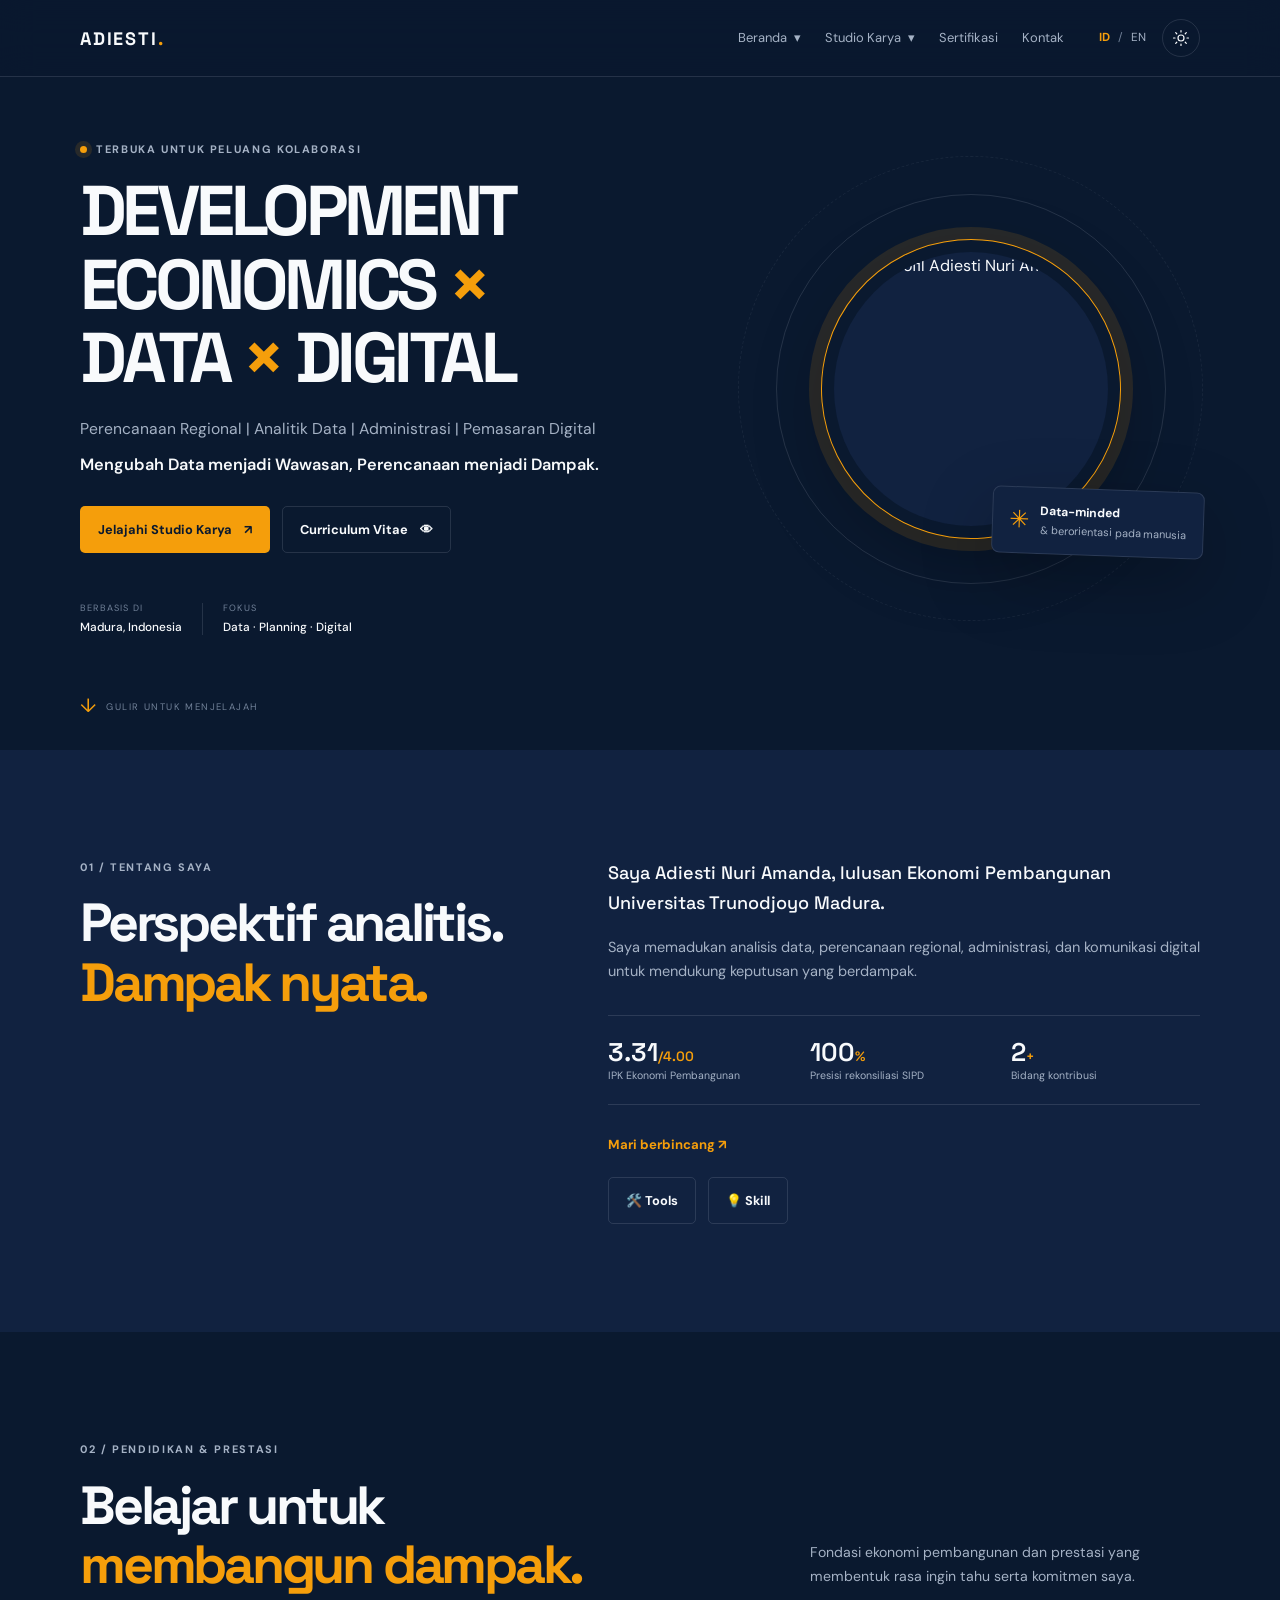
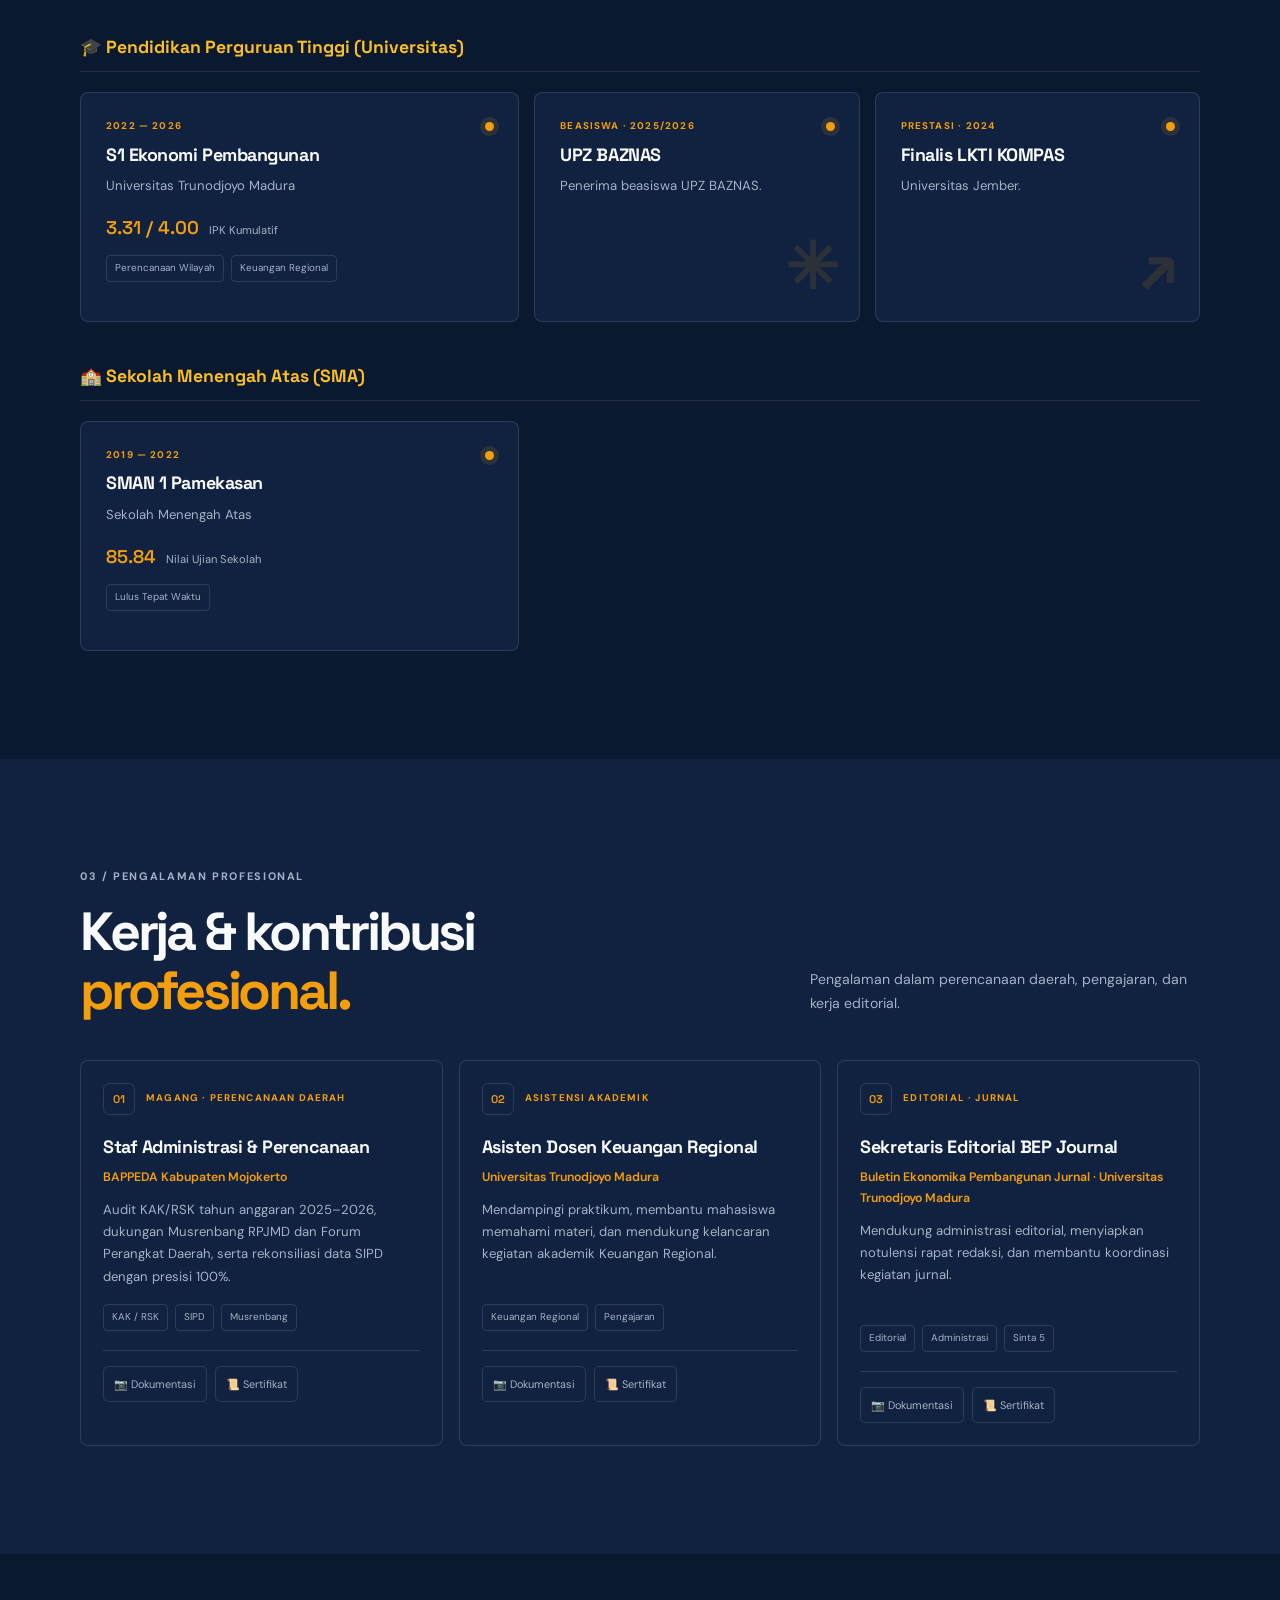
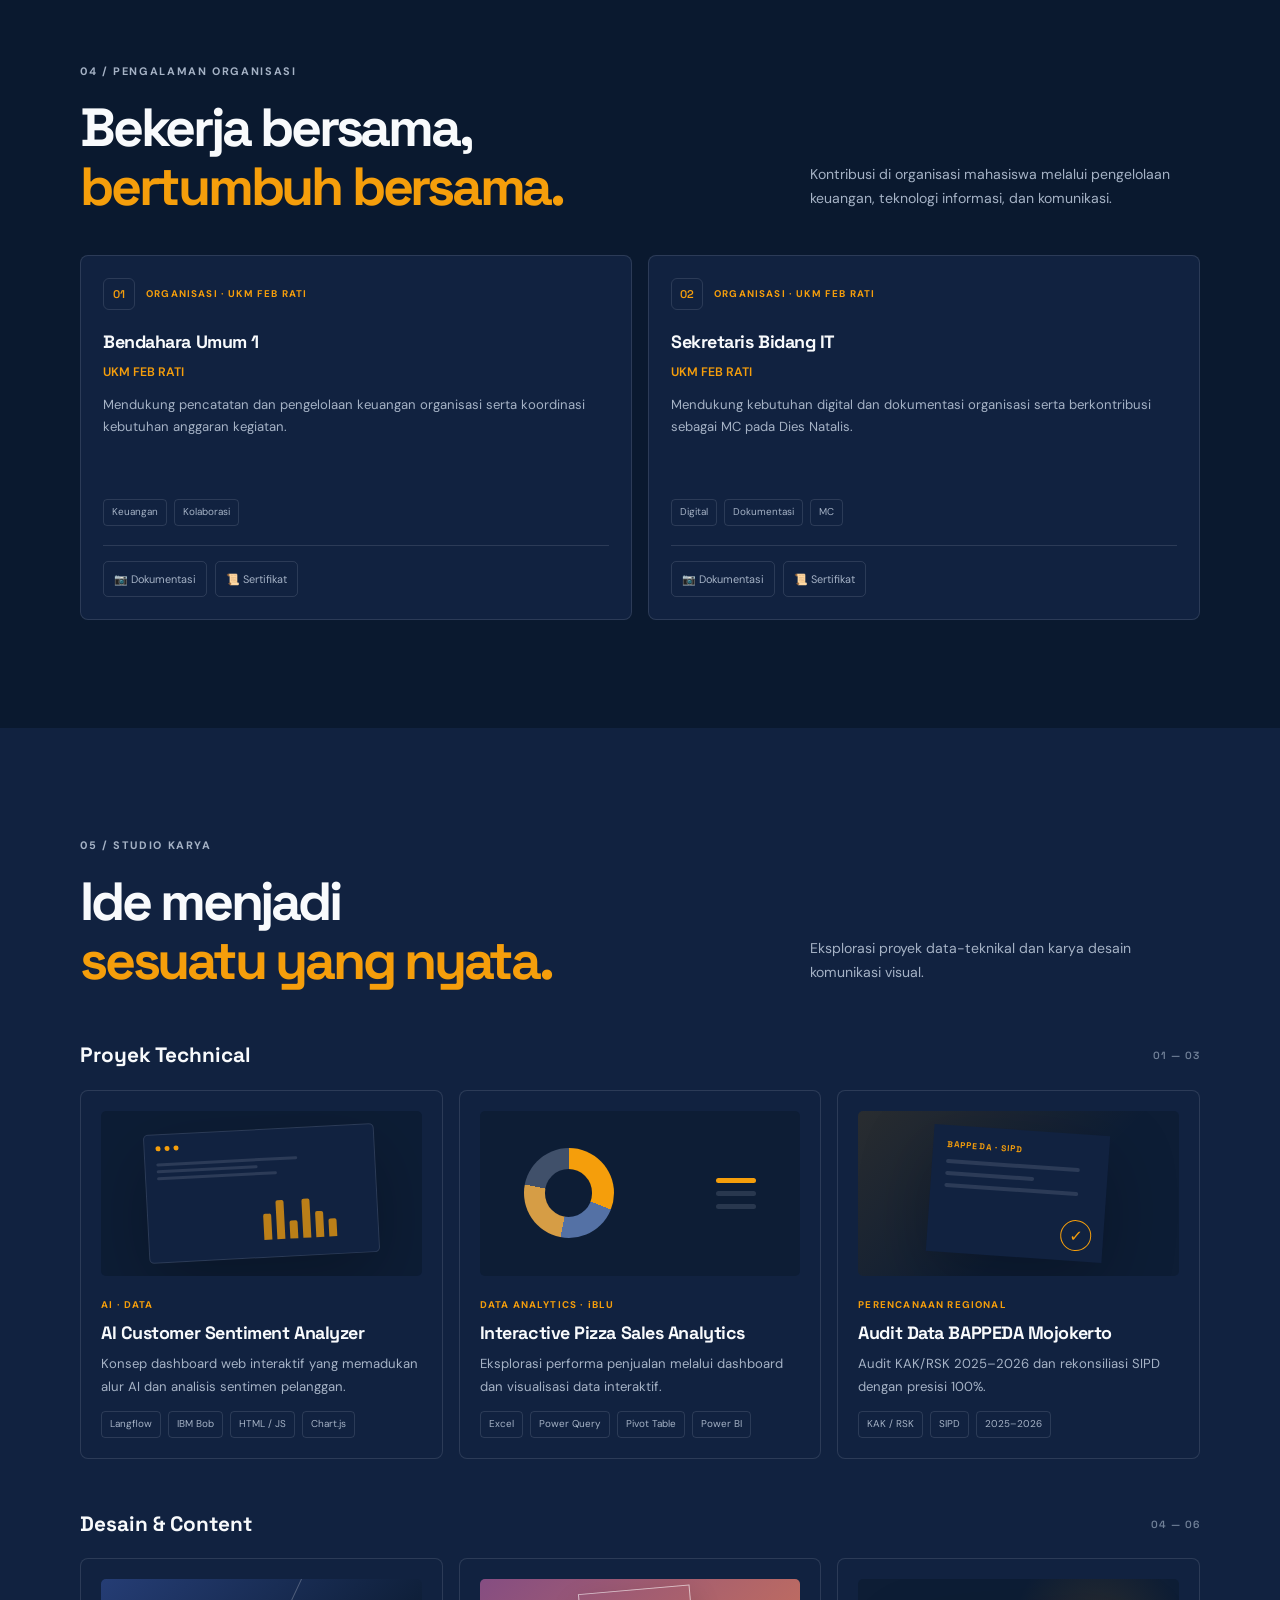
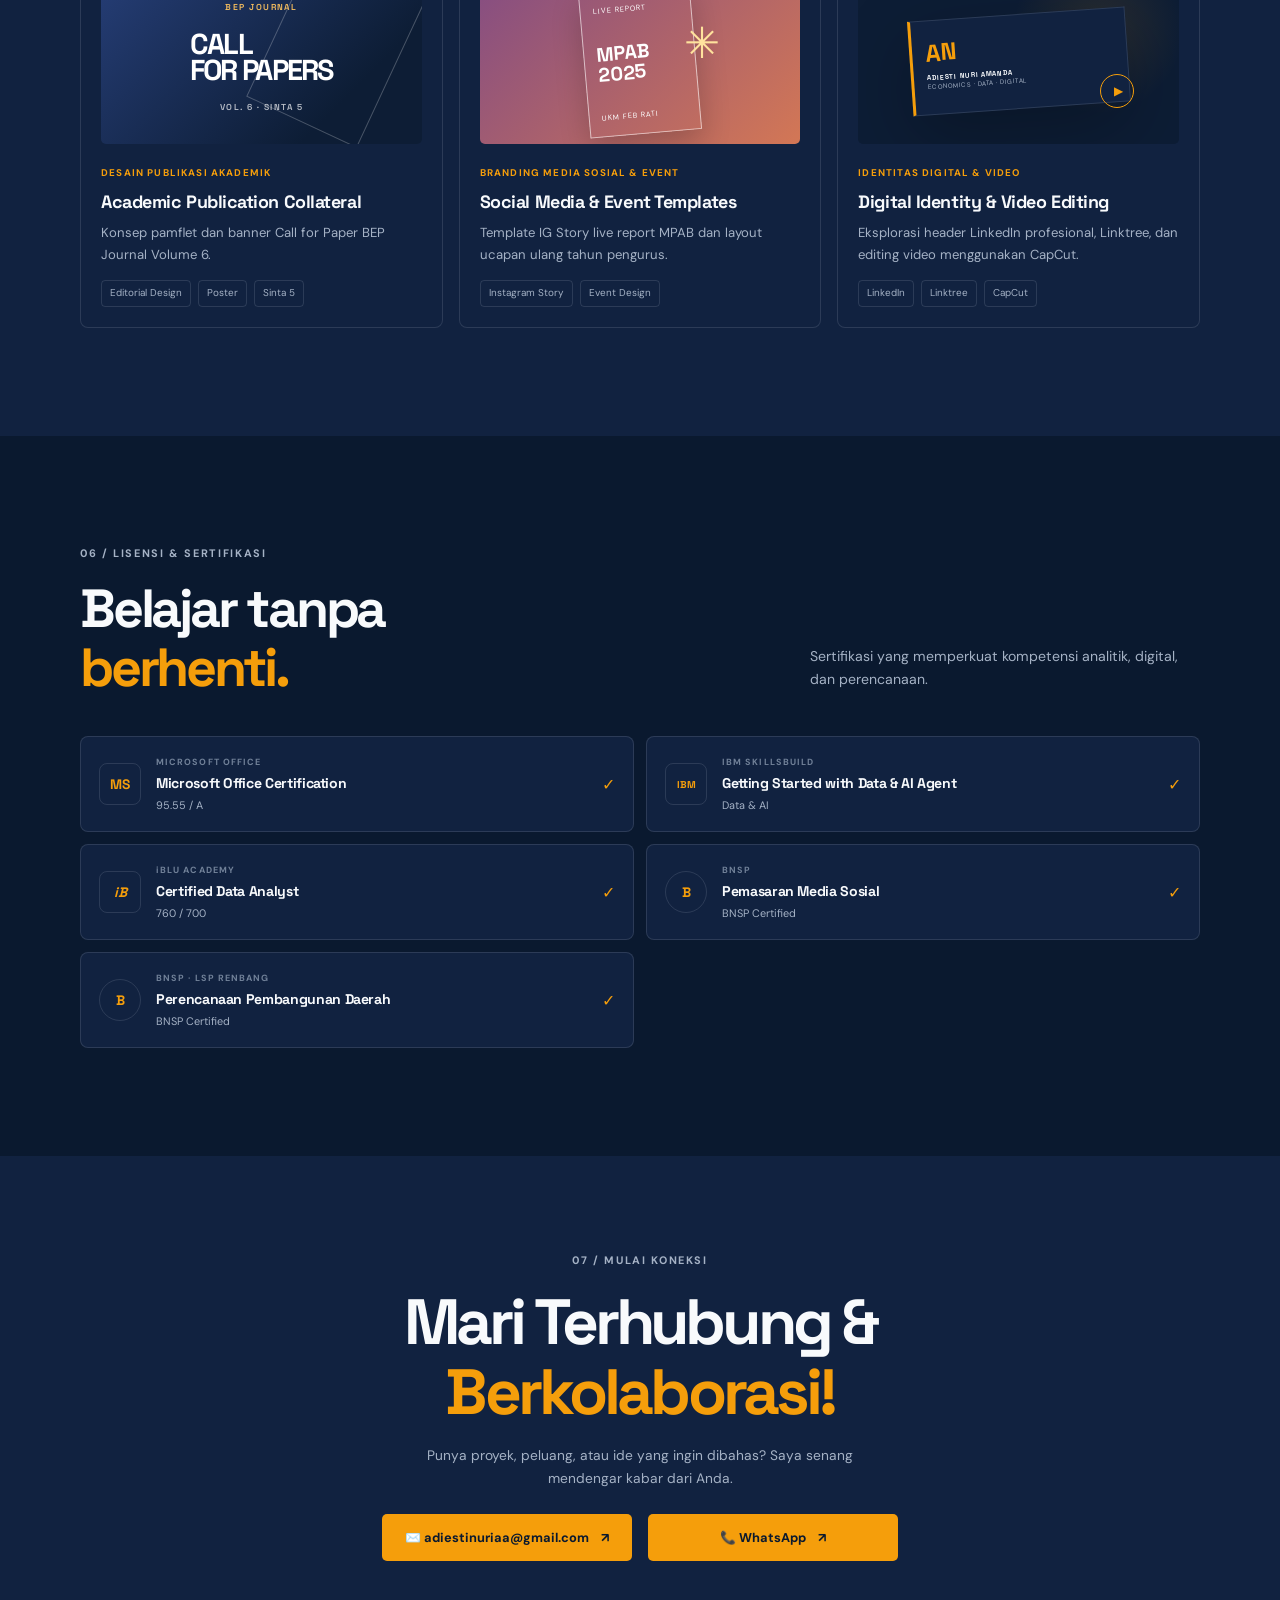
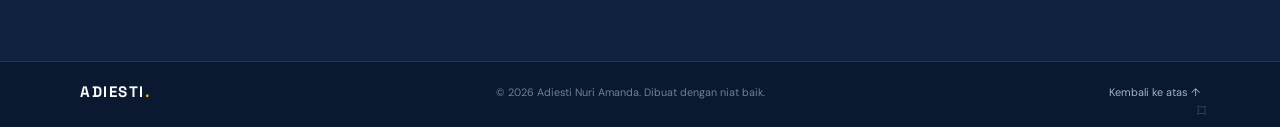
==== index.html @ cb2126b1 "Add files via upload" ====
<!DOCTYPE html>
<html lang="id" class="dark">
  <head>
    <meta charset="UTF-8" />
    <meta name="viewport" content="width=device-width, initial-scale=1" />
    <meta name="description" content="Portofolio Adiesti Nuri Amanda — regional planning, data, and digital." />
    <meta name="theme-color" content="#0A192F" />
    <title>Adiesti Nuri Amanda — Portfolio</title>
    <link rel="preconnect" href="https://fonts.googleapis.com" />
    <link rel="preconnect" href="https://fonts.gstatic.com" crossorigin />
    <link href="https://fonts.googleapis.com/css2?family=DM+Sans:wght@400;500;600;700&family=Space+Grotesk:wght@400;500;600;700&display=swap" rel="stylesheet" />
    <link rel="stylesheet" href="styles.css" />
    <script src="script.js" defer></script>
  </head>
  <body>
    <a class="skip-link" href="#main" data-i18n="skip">Lewati ke konten utama</a>
    <header class="site-header">
      <nav class="nav container" aria-label="Navigasi utama">
        <a class="brand" href="#home" aria-label="Adiesti, beranda">ADIESTI<span>.</span></a>
        <button class="menu-toggle icon-button" type="button" aria-expanded="false" aria-controls="nav-links">
          <span class="sr-only" data-i18n="openNav">Buka navigasi</span>
          <svg viewBox="0 0 24 24" aria-hidden="true"><path d="M4 7h16M4 12h16M4 17h16" /></svg>
        </button>
        <div class="nav-links" id="nav-links">
          <div class="nav-dropdown">
            <button class="nav-dropdown-trigger" type="button" aria-expanded="false" aria-controls="home-menu">
              <span data-i18n="navHome">Beranda</span><span class="chevron" aria-hidden="true">▾</span>
            </button>
            <div class="dropdown-menu" id="home-menu">
              <a href="#about" data-i18n="navAbout">Tentang Saya</a>
              <a href="#education" data-i18n="navEducation">Pendidikan</a>
              <div class="nested-dropdown">
                <button class="nested-trigger" type="button" aria-expanded="false" aria-controls="experience-menu">
                  <span data-i18n="navExperience">Pengalaman</span><span class="side-chevron" aria-hidden="true">▹</span>
                </button>
                <div class="nested-menu" id="experience-menu">
                  <a href="#work-exp" data-i18n="navWork">Pengalaman Kerja</a>
                  <a href="#org-exp" data-i18n="navOrg">Pengalaman Organisasi</a>
                </div>
              </div>
            </div>
          </div>
          <div class="nav-dropdown">
            <button class="nav-dropdown-trigger" type="button" aria-expanded="false" aria-controls="studio-menu">
              <span data-i18n="navStudio">Studio</span><span class="chevron" aria-hidden="true">▾</span>
            </button>
            <div class="dropdown-menu" id="studio-menu">
              <a href="#studio-proyek" data-i18n="navTechnical">Proyek Technical</a>
              <a href="#studio-desain" data-i18n="navCreative">Desain &amp; Content</a>
            </div>
          </div>
          <a class="nav-direct" href="#certifications" data-i18n="navCertifications">Sertifikasi</a>
          <a class="nav-direct" href="#contact" data-i18n="navContact">Kontak</a>
        </div>
        <div class="nav-controls">
          <div class="language-switch" role="group" aria-label="Pilih bahasa">
            <button class="language-button is-active" type="button" data-language="id" aria-pressed="true">ID</button>
            <span aria-hidden="true">/</span>
            <button class="language-button" type="button" data-language="en" aria-pressed="false">EN</button>
          </div>
          <button class="theme-toggle icon-button" type="button" aria-label="Ganti ke mode terang" title="Ganti tema">
            <svg class="sun-icon" viewBox="0 0 24 24" aria-hidden="true"><circle cx="12" cy="12" r="4" /><path d="M12 2v2m0 16v2M4.93 4.93l1.42 1.42m11.3 11.3 1.42 1.42M2 12h2m16 0h2M4.93 19.07l1.42-1.42m11.3-11.3 1.42-1.42" /></svg>
            <svg class="moon-icon" viewBox="0 0 24 24" aria-hidden="true"><path d="M20.5 15.5A8.5 8.5 0 0 1 8.5 3.5 8.5 8.5 0 1 0 20.5 15.5Z" /></svg>
          </button>
        </div>
      </nav>
    </header>

    <main id="main">
      <section class="hero container" id="home">
        <div class="hero-copy reveal">
          <p class="eyebrow"><span class="status-dot"></span><span data-i18n="heroEyebrow">TERBUKA UNTUK PELUANG KOLABORASI</span></p>
          <h1>DEVELOPMENT ECONOMICS <span class="accent">×</span><br />DATA <span class="accent">×</span> DIGITAL</h1>
          <p class="hero-subtitle" data-i18n="heroSubtitle">Perencanaan Regional | Analitik Data | Administrasi | Pemasaran Digital</p>
          <p class="hero-tagline" data-i18n="heroTagline">Mengubah Data menjadi Wawasan, Perencanaan menjadi Dampak.</p>
          
<div class="hero-actions">
  <a class="button button-primary" href="#studio-proyek">
    <span data-i18n="explore">Jelajahi Studio Karya</span>
    <span aria-hidden="true">↗</span>
  </a>
  
  <button class="button button-secondary" type="button" onclick="openCVPreview()">
    <span data-i18n="viewCv">Curriculum Vitae</span>
    <span aria-hidden="true">👁</span>
  </button>
 <!-- MODAL PRATINJAU CV TERPROTEKSI -->
<dialog id="cv-preview-dialog" class="document-dialog" aria-labelledby="cv-preview-title">
  <div class="dialog-panel document-panel" style="max-width: 900px;">
    
    <!-- Header Modal -->
    <div class="preview-heading" style="display: flex; justify-content: space-between; align-items: center; padding-bottom: 0.75rem; border-bottom: 1px solid rgba(255,255,255,0.1); flex-wrap: wrap; gap: 0.5rem;">
      <div>
        <p class="eyebrow" style="color: #fbbf24; margin: 0;">🔒 PROTECTED PREVIEW</p>
        <h2 id="cv-preview-title" style="margin: 0; font-size: 1.2rem;">Curriculum Vitae — Adiesti Nuri Amanda</h2>
      </div>
      <button class="dialog-close icon-button" type="button" onclick="closeCVPreview()" aria-label="Tutup">×</button>
    </div>

    <!-- Tombol Pilihan Bahasa CV -->
    <div class="cv-language-selector" style="display: flex; gap: 0.75rem; margin-top: 1rem; justify-content: center; flex-wrap: wrap;">
      <button id="btn-cv-id" class="button button-secondary" type="button" onclick="switchCVLanguage('id')" style="padding: 0.5rem 1rem; font-size: 0.875rem;">
        Curriculum Vitae (Bahasa Indonesia)
      </button>
      <button id="btn-cv-en" class="button button-secondary" type="button" onclick="switchCVLanguage('en')" style="padding: 0.5rem 1rem; font-size: 0.875rem;">
        Curriculum Vitae (in English)
      </button>
    </div>

    <!-- Area Kanvas Pratinjau -->
    <div class="canvas-guard" id="cv-canvas-guard" style="position: relative; margin-top: 1rem; overflow: hidden; user-select: none; -webkit-user-select: none;">
      <canvas id="cv-canvas" style="width: 100%; height: auto; display: block; background: #fff;"></canvas>
      
      <!-- Sensor Otomatis -->
      <div id="cv-blur-overlay" class="canvas-blur-overlay" style="display: none; position: absolute; inset: 0; background: rgba(10, 25, 47, 0.95); backdrop-filter: blur(10px); color: #fff; justify-content: center; align-items: center; text-align: center; font-weight: 600; padding: 2rem;">
        ⚠️ Pratinjau disensor otomatis demi keamanan data.
      </div>
    </div>

    <p class="security-note" style="margin-top: 1rem; font-size: 0.8rem; opacity: 0.7; text-align: center;">
      🔒 Mode Lihat-Saja. Fitur unduh, cetak, dan salin teks telah dinonaktifkan secara permanen.
    </p>
  </div>
</dialog>
</div>
          <div class="hero-meta">
            <span><small data-i18n="basedIn">BERBASIS DI</small><strong>Madura, Indonesia</strong></span>
            <span class="meta-divider" aria-hidden="true"></span>
            <span><small data-i18n="focus">FOKUS</small><strong>Data · Planning · Digital</strong></span>
          </div>
        </div>
        <div class="hero-visual reveal">
          <div class="portrait-frame">
            <div class="portrait">
              <img
                class="portrait-image"
                src="PP ADIS.png"
                alt="Foto profil Adiesti Nuri Amanda"
                width="600"
                height="600"
                fetchpriority="high"
              />
            </div>
          </div>
          <div class="floating-card"><span class="floating-icon">✳</span><span><strong>Data-minded</strong><small data-i18n="peopleFocused">&amp; people-focused</small></span></div>
          <span class="orbit orbit-one" aria-hidden="true"></span><span class="orbit orbit-two" aria-hidden="true"></span>
        </div>
        <a class="scroll-cue" href="#about"><span aria-hidden="true">↓</span><span data-i18n="scroll">GULIR UNTUK MENJELAJAH</span></a>
      </section>

     <section class="section alternate" id="about">
  <div class="container about-grid">
    <div class="section-heading reveal">
      <p class="eyebrow">01 / <span data-i18n="aboutEyebrow">TENTANG SAYA</span></p>
      <h2 data-i18n="aboutTitle">Perspektif analitis.<br /><span class="accent">Dampak nyata.</span></h2>
    </div>
    <div class="about-content reveal">
      <p class="about-lead" data-i18n="aboutLead">Saya Adiesti Nuri Amanda, lulusan Ekonomi Pembangunan Universitas Trunodjoyo Madura.</p>
      <p data-i18n="aboutBody">Saya memadukan analisis data, perencanaan regional, administrasi, dan komunikasi digital untuk mendukung keputusan yang berdampak.</p>
      <div class="facts">
        <div><strong>3.31<span>/4.00</span></strong><small data-i18n="gpa">IPK Ekonomi Pembangunan</small></div>
        <div><strong>100<span>%</span></strong><small data-i18n="sipdAccuracy">Presisi rekonsiliasi SIPD</small></div>
        <div><strong>2<span>+</span></strong><small data-i18n="focusAreas">Bidang kontribusi</small></div>
      </div>
      <a class="text-link" href="#contact"><span data-i18n="letsTalk">Mari berbincang</span> ↗</a>

      <!-- TOMBOL INTERAKTIF TOOLS & SKILL -->
<div class="about-actions" style="display: flex; gap: 0.75rem; margin-top: 1.25rem; flex-wrap: wrap;">
  <button class="button button-secondary" type="button" onclick="document.getElementById('tools-modal').showModal()">
    <span>🛠️ Tools</span>
  </button>
  <button class="button button-secondary" type="button" onclick="document.getElementById('skills-modal').showModal()">
    <span>💡 Skill</span>
  </button>
</div>
</section>

      <!-- SECTION PENDIDIKAN & PRESTASI -->
      <section class="section container" id="education">
        <div class="section-topline reveal">
          <div class="section-heading">
            <p class="eyebrow">02 / <span data-i18n="educationEyebrow">PENDIDIKAN &amp; PRESTASI</span></p>
            <h2 data-i18n="educationTitle">Belajar untuk<br /><span class="accent">membangun dampak.</span></h2>
          </div>
          <p class="section-intro" data-i18n="educationIntro">Fondasi akademik dan prestasi yang membentuk rasa ingin tahu serta komitmen saya.</p>
        </div>

        <!-- SUB-BAGIAN 1: PENDIDIKAN PERGURUAN TINGGI (UNIVERSITAS) -->
        <div class="education-group reveal" style="margin-bottom: 2.5rem;">
          <div class="category-heading" style="display: flex; align-items: center; margin-bottom: 1.25rem; border-bottom: 1px solid rgba(255,255,255,0.1); padding-bottom: 0.5rem;">
            <h3 style="font-size: 1.1rem; color: #fbbf24; margin: 0;">🎓 Pendidikan Perguruan Tinggi (Universitas)</h3>
          </div>
          
          <div class="education-grid">
            <!-- KARTU S1 -->
            <article class="education-card reveal">
              <span class="timeline-dot"></span>
              <p class="card-kicker">2022 — 2026</p>
              <h3 data-i18n="degree">S1 Ekonomi Pembangunan</h3>
              <p class="muted">Universitas Trunodjoyo Madura</p>
              <div class="education-result">
                <strong>3.31 / 4.00</strong>
                <span data-i18n="gpaLabel">IPK Kumulatif</span>
              </div>
              <div class="tag-list">
                <span data-i18n="regionalPlanning">Perencanaan Wilayah</span>
                <span data-i18n="regionalFinance">Keuangan Regional</span>
              </div>
            </article>

            <!-- KARTU BEASISWA -->
            <article class="education-card award-card reveal">
              <span class="timeline-dot"></span>
              <p class="card-kicker" data-i18n="scholarship">BEASISWA · 2025/2026</p>
              <h3>UPZ BAZNAS</h3>
              <p class="muted" data-i18n="scholarshipDesc">Penerima beasiswa UPZ BAZNAS.</p>
              <span class="award-mark">✳</span>
            </article>

            <!-- KARTU PRESTASI -->
            <article class="education-card award-card reveal">
              <span class="timeline-dot"></span>
              <p class="card-kicker" data-i18n="achievement">PRESTASI · 2024</p>
              <h3 data-i18n="finalist">Finalis LKTI KOMPAS</h3>
              <p class="muted" data-i18n="finalistDesc">Universitas Jember.</p>
              <span class="award-mark">↗</span>
            </article>
          </div>
        </div>

        <!-- SUB-BAGIAN 2: SEKOLAH MENENGAH ATAS (SMA) -->
        <div class="education-group reveal">
          <div class="category-heading" style="display: flex; align-items: center; margin-bottom: 1.25rem; border-bottom: 1px solid rgba(255,255,255,0.1); padding-bottom: 0.5rem;">
            <h3 style="font-size: 1.1rem; color: #fbbf24; margin: 0;">🏫 Sekolah Menengah Atas (SMA)</h3>
          </div>
          
          <div class="education-grid">
            <!-- KARTU SMA -->
            <article class="education-card reveal">
              <span class="timeline-dot"></span>
              <p class="card-kicker">2019 — 2022</p>
              <h3>SMAN 1 Pamekasan</h3>
              <p class="muted">Sekolah Menengah Atas</p>
              <div class="education-result">
                <strong>85.84</strong>
                <span>Nilai Ujian Sekolah</span>
              </div>
              <div class="tag-list">
                <span>Lulus Tepat Waktu</span>
              </div>
            </article>
          </div>
        </div>
      </section>

      <section class="section alternate" id="work-exp">
        <div class="container">
          <div class="section-topline reveal">
            <div class="section-heading"><p class="eyebrow">03 / <span data-i18n="workEyebrow">PENGALAMAN PROFESIONAL</span></p><h2 data-i18n="workTitle">Kerja &amp; kontribusi<br /><span class="accent">profesional.</span></h2></div>
            <p class="section-intro" data-i18n="workIntro">Pengalaman dalam perencanaan daerah, pengajaran, dan kerja editorial.</p>
          </div>
          <div class="experience-grid">
            <article class="experience-card reveal">
              <div class="experience-head"><span class="experience-icon">01</span><span class="card-kicker" data-i18n="internship">MAGANG · PERENCANAAN DAERAH</span></div>
              <h3 data-i18n="bappedaRole">Staf Administrasi &amp; Perencanaan</h3><p class="experience-org">BAPPEDA Kabupaten Mojokerto</p>
              <p class="muted" data-i18n="bappedaDesc">Audit KAK/RSK tahun anggaran 2025–2026, dukungan Musrenbang RPJMD dan Forum Perangkat Daerah, serta rekonsiliasi data SIPD dengan presisi 100%.</p>
              <div class="tag-list"><span>KAK / RSK</span><span>SIPD</span><span>Musrenbang</span></div>
              <div class="document-actions"><button class="document-button" type="button" data-document="bappeda-photo" data-kind="photo">📷 <span data-i18n="viewDocumentation">Dokumentasi</span></button><button class="document-button" type="button" data-document="bappeda-certificate" data-kind="certificate">📜 <span data-i18n="viewCertificate">Sertifikat</span></button></div>
            </article>
            <article class="experience-card reveal">
              <div class="experience-head"><span class="experience-icon">02</span><span class="card-kicker" data-i18n="teachingAssistant">ASISTENSI AKADEMIK</span></div>
              <h3 data-i18n="assistantRole">Asisten Dosen Keuangan Regional</h3><p class="experience-org">Universitas Trunodjoyo Madura</p>
              <p class="muted" data-i18n="assistantDesc">Mendampingi praktikum, membantu mahasiswa memahami materi, dan mendukung kelancaran kegiatan akademik Keuangan Regional.</p>
              <div class="tag-list"><span data-i18n="regionalFinance">Keuangan Regional</span><span data-i18n="teaching">Pengajaran</span></div>
              <div class="document-actions"><button class="document-button" type="button" data-document="assistant-photo" data-kind="photo">📷 <span data-i18n="viewDocumentation">Dokumentasi</span></button><button class="document-button" type="button" data-document="assistant-certificate" data-kind="certificate">📜 <span data-i18n="viewCertificate">Sertifikat</span></button></div>
            </article>
            <article class="experience-card reveal">
              <div class="experience-head"><span class="experience-icon">03</span><span class="card-kicker" data-i18n="editorialExperience">EDITORIAL · JURNAL</span></div>
              <h3 data-i18n="editorialRole">Sekretaris Editorial BEP Journal</h3><p class="experience-org">Buletin Ekonomika Pembangunan Jurnal · Universitas Trunodjoyo Madura</p>
              <p class="muted" data-i18n="editorialDesc">Mendukung administrasi editorial, menyiapkan notulensi rapat redaksi, dan membantu koordinasi kegiatan jurnal.</p>
              <div class="tag-list"><span>Editorial</span><span>Administrasi</span><span>Sinta 5</span></div>
              <div class="document-actions"><button class="document-button" type="button" data-document="bep-photo" data-kind="photo">📷 <span data-i18n="viewDocumentation">Dokumentasi</span></button><button class="document-button" type="button" data-document="bep-certificate" data-kind="certificate">📜 <span data-i18n="viewCertificate">Sertifikat</span></button></div>
            </article>
          </div>
        </div>
      </section>

      <section class="section container" id="org-exp">
        <div class="section-topline reveal">
          <div class="section-heading"><p class="eyebrow">04 / <span data-i18n="orgEyebrow">PENGALAMAN ORGANISASI</span></p><h2 data-i18n="orgTitle">Bekerja bersama,<br /><span class="accent">bertumbuh bersama.</span></h2></div>
          <p class="section-intro" data-i18n="orgIntro">Kontribusi di organisasi mahasiswa melalui pengelolaan keuangan, teknologi informasi, dan komunikasi.</p>
        </div>
        <div class="experience-grid">
          <article class="experience-card reveal">
            <div class="experience-head"><span class="experience-icon">01</span><span class="card-kicker" data-i18n="organization">ORGANISASI · UKM FEB RATI</span></div>
            <h3 data-i18n="treasurerRole">Bendahara Umum 1</h3><p class="experience-org">UKM FEB RATI</p>
            <p class="muted" data-i18n="treasurerDesc">Mendukung pencatatan dan pengelolaan keuangan organisasi serta koordinasi kebutuhan anggaran kegiatan.</p>
            <div class="tag-list"><span data-i18n="finance">Keuangan</span><span data-i18n="teamwork">Kolaborasi</span></div>
            <div class="document-actions"><button class="document-button" type="button" data-document="treasurer-photo" data-kind="photo">📷 <span data-i18n="viewDocumentation">Dokumentasi</span></button><button class="document-button" type="button" data-document="treasurer-certificate" data-kind="certificate">📜 <span data-i18n="viewCertificate">Sertifikat</span></button></div>
          </article>
          <article class="experience-card reveal">
            <div class="experience-head"><span class="experience-icon">02</span><span class="card-kicker" data-i18n="organization">ORGANISASI · UKM FEB RATI</span></div>
            <h3 data-i18n="itSecretaryRole">Sekretaris Bidang IT</h3><p class="experience-org">UKM FEB RATI</p>
            <p class="muted" data-i18n="itSecretaryDesc">Mendukung kebutuhan digital dan dokumentasi organisasi serta berkontribusi sebagai MC pada Dies Natalis.</p>
            <div class="tag-list"><span>Digital</span><span data-i18n="documentation">Dokumentasi</span><span>MC</span></div>
            <div class="document-actions"><button class="document-button" type="button" data-document="it-secretary-photo" data-kind="photo">📷 <span data-i18n="viewDocumentation">Dokumentasi</span></button><button class="document-button" type="button" data-document="it-secretary-certificate" data-kind="certificate">📜 <span data-i18n="viewCertificate">Sertifikat</span></button></div>
          </article>
        </div>
      </section>

      <section class="section alternate studio-section">
        <div class="container">
          <div class="section-topline reveal">
            <div class="section-heading"><p class="eyebrow">05 / <span data-i18n="studioEyebrow">STUDIO KARYA</span></p><h2 data-i18n="studioTitle">Ide menjadi<br /><span class="accent">sesuatu yang nyata.</span></h2></div>
            <p class="section-intro" data-i18n="studioIntro">Eksplorasi proyek data-teknikal dan karya desain komunikasi visual.</p>
          </div>
          <div id="studio-proyek" class="studio-category">
            <div class="category-heading"><h3 data-i18n="technicalProjects">Proyek Technical</h3><span>01 — 03</span></div>
            <div class="project-grid">
              <article class="project-card reveal"><div class="project-visual sentiment-visual" aria-hidden="true"><div class="sentiment-window"><div class="window-dots"><i></i><i></i><i></i></div><div class="sentiment-lines"><span></span><span></span><span></span></div><div class="sentiment-chart"><i></i><i></i><i></i><i></i><i></i><i></i></div></div></div><p class="card-kicker">AI · DATA</p><h3>AI Customer Sentiment Analyzer</h3><p class="muted" data-i18n="sentimentDesc">Konsep dashboard web interaktif yang memadukan alur AI dan analisis sentimen pelanggan.</p><div class="tag-list"><span>Langflow</span><span>IBM Bob</span><span>HTML / JS</span><span>Chart.js</span></div></article>
              <article class="project-card reveal"><div class="project-visual pizza-visual" aria-hidden="true"><div class="donut-chart"><span></span></div><div class="chart-legend"><i></i><i></i><i></i></div></div><p class="card-kicker">DATA ANALYTICS · iBLU</p><h3 data-i18n="pizzaTitle">Interactive Pizza Sales Analytics</h3><p class="muted" data-i18n="pizzaDesc">Eksplorasi performa penjualan melalui dashboard dan visualisasi data interaktif.</p><div class="tag-list"><span>Excel</span><span>Power Query</span><span>Pivot Table</span><span>Power BI</span></div></article>
              <article class="project-card reveal"><div class="project-visual planning-visual" aria-hidden="true"><div class="plan-paper"><span class="paper-label">BAPPEDA · SIPD</span><span class="paper-line"></span><span class="paper-line short"></span><span class="paper-line"></span><span class="paper-stamp">✓</span></div></div><p class="card-kicker" data-i18n="regionalAudit">PERENCANAAN REGIONAL</p><h3 data-i18n="auditTitle">Audit Data BAPPEDA Mojokerto</h3><p class="muted" data-i18n="auditDesc">Audit KAK/RSK 2025–2026 dan rekonsiliasi SIPD dengan presisi 100%.</p><div class="tag-list"><span>KAK / RSK</span><span>SIPD</span><span>2025–2026</span></div></article>
            </div>
          </div>
          <div id="studio-desain" class="studio-category">
            <div class="category-heading"><h3 data-i18n="creativeContent">Desain &amp; Content</h3><span>04 — 06</span></div>
            <div class="project-grid">
              <article class="project-card reveal"><div class="project-visual design-publication" aria-hidden="true"><span class="design-label">BEP JOURNAL</span><strong>CALL<br />FOR PAPERS</strong><span class="design-edition">VOL. 6 · SINTA 5</span></div><p class="card-kicker" data-i18n="academicDesign">DESAIN PUBLIKASI AKADEMIK</p><h3 data-i18n="publicationTitle">Academic Publication Collateral</h3><p class="muted" data-i18n="publicationDesc">Konsep pamflet dan banner Call for Paper BEP Journal Volume 6.</p><div class="tag-list"><span>Editorial Design</span><span>Poster</span><span>Sinta 5</span></div></article>
              <article class="project-card reveal"><div class="project-visual design-social" aria-hidden="true"><div class="social-frame"><span>LIVE REPORT</span><strong>MPAB<br />2025</strong><i>UKM FEB RATI</i></div><span class="social-spark">✳</span></div><p class="card-kicker" data-i18n="socialBranding">BRANDING MEDIA SOSIAL &amp; EVENT</p><h3 data-i18n="socialTitle">Social Media &amp; Event Templates</h3><p class="muted" data-i18n="socialDesc">Template IG Story live report MPAB dan layout ucapan ulang tahun pengurus.</p><div class="tag-list"><span>Instagram Story</span><span>Event Design</span></div></article>
              <article class="project-card reveal"><div class="project-visual design-identity" aria-hidden="true"><div class="identity-card"><span>AN</span><i>ADIESTI NURI AMANDA</i><small>ECONOMICS · DATA · DIGITAL</small></div><span class="identity-play">▶</span></div><p class="card-kicker" data-i18n="digitalIdentity">IDENTITAS DIGITAL &amp; VIDEO</p><h3 data-i18n="identityTitle">Digital Identity &amp; Video Editing</h3><p class="muted" data-i18n="identityDesc">Eksplorasi header LinkedIn profesional, Linktree, dan editing video menggunakan CapCut.</p><div class="tag-list"><span>LinkedIn</span><span>Linktree</span><span>CapCut</span></div></article>
            </div>
          </div>
        </div>
      </section>

      <section class="section container" id="certifications">
        <div class="section-topline reveal"><div class="section-heading"><p class="eyebrow">06 / <span data-i18n="certEyebrow">LISENSI &amp; SERTIFIKASI</span></p><h2 data-i18n="certTitle">Belajar tanpa<br /><span class="accent">berhenti.</span></h2></div><p class="section-intro" data-i18n="certIntro">Sertifikasi yang memperkuat kompetensi analitik, digital, dan perencanaan.</p></div>
        <div class="cert-grid">
          <article class="cert-card reveal"><span class="cert-mark">MS</span><div><p class="cert-issuer">MICROSOFT OFFICE</p><h3 data-i18n="certOffice">Microsoft Office Certification</h3><p class="cert-score">95.55 / A</p></div><span class="cert-check">✓</span></article>
          <article class="cert-card reveal"><span class="cert-mark ibm">IBM</span><div><p class="cert-issuer">IBM SKILLSBUILD</p><h3>Getting Started with Data &amp; AI Agent</h3><p class="cert-score">Data &amp; AI</p></div><span class="cert-check">✓</span></article>
          <article class="cert-card reveal"><span class="cert-mark iblu">iB</span><div><p class="cert-issuer">iBLU ACADEMY</p><h3 data-i18n="certAnalyst">Certified Data Analyst</h3><p class="cert-score">760 / 700</p></div><span class="cert-check">✓</span></article>
          <article class="cert-card reveal"><span class="cert-mark bnsp">B</span><div><p class="cert-issuer">BNSP</p><h3 data-i18n="certSocial">Pemasaran Media Sosial</h3><p class="cert-score">BNSP Certified</p></div><span class="cert-check">✓</span></article>
          <article class="cert-card reveal"><span class="cert-mark bnsp">B</span><div><p class="cert-issuer">BNSP · LSP RENBANG</p><h3 data-i18n="certPlanning">Perencanaan Pembangunan Daerah</h3><p class="cert-score">BNSP Certified</p></div><span class="cert-check">✓</span></article>
        </div>
      </section>

      <!-- SECTION KONTAK -->
      <section class="contact-section" id="contact">
        <div class="container contact-inner reveal">
          <p class="eyebrow">07 / <span data-i18n="contactEyebrow">MULAI KONEKSI</span></p>
          <h2 data-i18n="contactTitle">Mari Terhubung &amp;<br /><span class="accent">Berkolaborasi!</span></h2>
          <p class="contact-description" data-i18n="contactDesc">Punya proyek, peluang, atau ide yang ingin dibahas? Saya senang mendengar kabar dari Anda.</p>

          <!-- 2 Tombol Pilihan Berwarna Biru (Email & Nomor Telepon/WA) -->
          <div class="contact-actions" style="display: flex; gap: 1rem; justify-content: center; flex-wrap: wrap; margin-top: 1.5rem;">
            <a class="button button-primary contact-cta" href="mailto:adiestinuriaa@gmail.com">
              ✉️ adiestinuriaa@gmail.com <span aria-hidden="true">↗</span>
            </a>
            <a class="button button-primary contact-cta" href="https://wa.link/13x4fm" target="_blank" rel="noopener noreferrer">
              📞 WhatsApp <span aria-hidden="true">↗</span>
            </a>
          </div>
        </div>
      </section>
    </main>

    <footer class="site-footer">
      <div class="container footer-inner">
        <a class="brand" href="#home">ADIESTI<span>.</span></a>
        <p>© <span id="current-year"></span> Adiesti Nuri Amanda. <span data-i18n="rights">Dibuat dengan niat baik.</span></p>
        <a class="back-top" href="#home" data-i18n="backTop">Kembali ke atas ↑</a>
        <button class="owner-trigger" type="button" aria-label="Buka dashboard pemilik" title="Akses pemilik">⌑</button>
      </div>
    </footer>

    <dialog class="owner-dialog" aria-labelledby="owner-title">
      <div class="dialog-panel">
        <button class="dialog-close icon-button" type="button" aria-label="Tutup">×</button>
        <div class="owner-pin-view">
          <p class="eyebrow">OWNER ACCESS / DEMO</p><h2 id="owner-title" data-i18n="ownerTitle">Dashboard Pemilik</h2>
          <p class="muted" data-i18n="ownerPrompt">Masukkan PIN untuk melanjutkan.</p>
          <form class="owner-pin-form"><label for="owner-pin" data-i18n="pinLabel">PIN akses</label><input id="owner-pin" type="password" inputmode="numeric" autocomplete="current-password" required maxlength="12" /><p class="pin-error" aria-live="polite"></p><button class="button button-primary" type="submit" data-i18n="openDashboard">Buka dashboard</button></form>
          <p class="security-note" data-i18n="staticSecurity">PIN ini hanya demo sisi klien. Situs statis tidak dapat melindungi tautan atau dokumen privat dari inspeksi browser.</p>
        </div>
        <div class="owner-dashboard" hidden>
          <p class="eyebrow">OWNER DASHBOARD / DEMO</p><h2 tabindex="-1" data-i18n="dashboardTitle">Ruang Pemilik</h2>
          <p class="security-note" data-i18n="dashboardWarning">Jangan masukkan tautan KTP atau dokumen sensitif ke situs statis publik. Gunakan layanan dengan autentikasi server.</p>
          <section class="dashboard-section"><h3 data-i18n="trackerTitle">Pelacak Lamaran</h3><div class="table-wrap"><table><thead><tr><th data-i18n="company">Perusahaan</th><th data-i18n="role">Posisi</th><th data-i18n="status">Status</th></tr></thead><tbody><tr><td data-i18n="sampleCompany">Contoh Perusahaan</td><td data-i18n="sampleRole">Analis Data</td><td><span class="status-pill" data-i18n="applied">Diajukan</span></td></tr></tbody></table></div></section>
          <section class="dashboard-section"><h3 data-i18n="vaultTitle">Brankas Dokumen</h3><p class="dashboard-hint" data-i18n="vaultHint">Tautan kosong dan dinonaktifkan. Jangan simpan tautan privat di halaman publik.</p><div class="vault-list"><button type="button" class="vault-button" data-vault="cv" disabled><span>CV Master</span><span data-i18n="copyLink">Salin tautan</span></button><button type="button" class="vault-button" data-vault="certificates" disabled><span data-i18n="certificates">Sertifikat</span><span data-i18n="copyLink">Salin tautan</span></button></div><p class="copy-feedback" aria-live="polite"></p></section>
          <section class="dashboard-section"><h3 data-i18n="starTitle">Catatan Wawancara · STAR</h3><ul class="star-list"><li><strong>S — Situation:</strong> <span data-i18n="starS">Jelaskan konteks dan tantangan.</span></li><li><strong>T — Task:</strong> <span data-i18n="starT">Sebutkan tanggung jawab Anda.</span></li><li><strong>A — Action:</strong> <span data-i18n="starA">Uraikan langkah spesifik yang Anda ambil.</span></li><li><strong>R — Result:</strong> <span data-i18n="starR">Tunjukkan hasil terukur yang dicapai.</span></li></ul></section>
          <button class="button button-secondary dashboard-lock" type="button" data-i18n="lockDashboard">Kunci dashboard</button>
        </div>
      </div>
    </dialog>

    <dialog class="document-dialog" aria-labelledby="document-title">
      <div class="dialog-panel document-panel">
        <button class="document-close icon-button" type="button" aria-label="Tutup">×</button>
        <div class="document-pin-view">
          <p class="eyebrow">PROTECTED PREVIEW / DEMO</p><h2 data-i18n="documentAccess">Akses Dokumen</h2>
          <p class="muted document-description"></p>
          <form class="document-pin-form"><label for="document-pin" data-i18n="pinLabel">PIN akses</label><input id="document-pin" type="password" inputmode="numeric" autocomplete="current-password" required maxlength="12" /><p class="document-pin-error" aria-live="polite"></p><button class="button button-primary" type="submit" data-i18n="verifyPin">Verifikasi PIN</button></form>
          <p class="security-note" data-i18n="canvasWarning">Canvas dan PIN sisi klien bukan perlindungan dokumen. Pratinjau ini adalah mockup, bukan dokumen asli.</p>
        </div>
        <div class="document-preview" hidden>
          <div class="preview-heading"><div><p class="eyebrow" data-i18n="watermarkedPreview">PRATINJAU BERMARKA</p><h2 id="document-title"></h2></div><span class="preview-badge" data-i18n="demoOnly">DEMO ONLY</span></div>
          <div class="canvas-guard"><canvas id="document-canvas" width="1000" height="700" aria-label="Pratinjau mockup dokumen dengan watermark"></canvas><div class="canvas-blur-overlay" data-i18n="previewHidden">Pratinjau disensor saat halaman tidak aktif.</div></div>
          <p class="security-note" data-i18n="previewDisclaimer">Ini hanya mockup Canvas. Perlindungan sebenarnya membutuhkan autentikasi dan penyajian dokumen dari server privat.</p>
          <button class="button button-secondary preview-close" type="button" data-i18n="closePreview">Tutup pratinjau</button>
        </div>
      </div>
    </dialog>

    <!-- ========================================== -->
<!-- MODAL POP-UP 1: TOOLS (PERANGKAT)        -->
<!-- ========================================== -->
<dialog id="tools-modal" class="document-dialog">
  <div class="dialog-panel document-panel" style="max-width: 650px; padding: 1.75rem; background: #0a192f; border: 1px solid rgba(255, 255, 255, 0.15); border-radius: 16px;">
    <!-- Header Pop-up dengan Tombol X yang Jelas -->
    <div style="display: flex; justify-content: space-between; align-items: center; padding-bottom: 0.75rem; border-bottom: 1px solid rgba(255, 255, 255, 0.1);">
      <div>
        <p class="eyebrow" style="color: #fbbf24; margin: 0; font-size: 0.75rem;">SOFTWARE &amp; PLATFORM</p>
        <h2 style="margin: 0; font-size: 1.3rem; color: #fff;">🛠️ Tools</h2>
      </div>
      <!-- TOMBOL SILANG (X) -->
      <button class="dialog-close icon-button" type="button" onclick="document.getElementById('tools-modal').close()" aria-label="Tutup" style="background: rgba(255, 255, 255, 0.1); border: 1px solid rgba(255, 255, 255, 0.2); color: #ffffff; font-size: 1.25rem; width: 36px; height: 36px; border-radius: 50%; cursor: pointer; display: flex; align-items: center; justify-content: center; line-height: 1;">
        ✕
      </button>
    </div>

    <!-- Grid Daftar Tools -->
    <div style="display: grid; grid-template-columns: repeat(auto-fill, minmax(130px, 1fr)); gap: 0.75rem; margin-top: 1.25rem; max-height: 60vh; overflow-y: auto; padding-right: 0.25rem;">
      <div style="background: rgba(255,255,255,0.05); border: 1px solid rgba(255,255,255,0.1); padding: 0.75rem; border-radius: 10px; text-align: center;">
        <span style="font-size: 1.5rem; display: block; margin-bottom: 0.25rem;">📄</span>
        <strong style="font-size: 0.85rem; color: #e2e8f0; display: block;">Doc / Word</strong>
      </div>
      <div style="background: rgba(255,255,255,0.05); border: 1px solid rgba(255,255,255,0.1); padding: 0.75rem; border-radius: 10px; text-align: center;">
        <span style="font-size: 1.5rem; display: block; margin-bottom: 0.25rem;">📊</span>
        <strong style="font-size: 0.85rem; color: #e2e8f0; display: block;">Excel / Spreadsheet</strong>
      </div>
      <div style="background: rgba(255,255,255,0.05); border: 1px solid rgba(255,255,255,0.1); padding: 0.75rem; border-radius: 10px; text-align: center;">
        <span style="font-size: 1.5rem; display: block; margin-bottom: 0.25rem;">📙</span>
        <strong style="font-size: 0.85rem; color: #e2e8f0; display: block;">Powerpoint</strong>
      </div>
      <div style="background: rgba(255,255,255,0.05); border: 1px solid rgba(255,255,255,0.1); padding: 0.75rem; border-radius: 10px; text-align: center;">
        <span style="font-size: 1.5rem; display: block; margin-bottom: 0.25rem;">🎨</span>
        <strong style="font-size: 0.85rem; color: #e2e8f0; display: block;">Adobe Illustrator</strong>
      </div>
      <div style="background: rgba(255,255,255,0.05); border: 1px solid rgba(255,255,255,0.1); padding: 0.75rem; border-radius: 10px; text-align: center;">
        <span style="font-size: 1.5rem; display: block; margin-bottom: 0.25rem;">🖌️</span>
        <strong style="font-size: 0.85rem; color: #e2e8f0; display: block;">Canva</strong>
      </div>
      <div style="background: rgba(255,255,255,0.05); border: 1px solid rgba(255,255,255,0.1); padding: 0.75rem; border-radius: 10px; text-align: center;">
        <span style="font-size: 1.5rem; display: block; margin-bottom: 0.25rem;">🧊</span>
        <strong style="font-size: 0.85rem; color: #e2e8f0; display: block;">SketchUp</strong>
      </div>
      <div style="background: rgba(255,255,255,0.05); border: 1px solid rgba(255,255,255,0.1); padding: 0.75rem; border-radius: 10px; text-align: center;">
        <span style="font-size: 1.5rem; display: block; margin-bottom: 0.25rem;">🎬</span>
        <strong style="font-size: 0.85rem; color: #e2e8f0; display: block;">CapCut</strong>
      </div>
      <div style="background: rgba(255,255,255,0.05); border: 1px solid rgba(255,255,255,0.1); padding: 0.75rem; border-radius: 10px; text-align: center;">
        <span style="font-size: 1.5rem; display: block; margin-bottom: 0.25rem;">🌐</span>
        <strong style="font-size: 0.85rem; color: #e2e8f0; display: block;">Google Workspace</strong>
      </div>
      <div style="background: rgba(255,255,255,0.05); border: 1px solid rgba(255,255,255,0.1); padding: 0.75rem; border-radius: 10px; text-align: center;">
        <span style="font-size: 1.5rem; display: block; margin-bottom: 0.25rem;">💎</span>
        <strong style="font-size: 0.85rem; color: #e2e8f0; display: block;">Figma</strong>
      </div>
    </div>

    <div style="margin-top: 1.25rem; text-align: right;">
      <button class="button button-secondary" type="button" onclick="document.getElementById('tools-modal').close()">Tutup</button>
    </div>
  </div>
</dialog>

<!-- ========================================== -->
<!-- MODAL POP-UP 2: SKILL (HARD & PERSONAL)   -->
<!-- ========================================== -->
<dialog id="skills-modal" class="document-dialog">
  <div class="dialog-panel document-panel" style="max-width: 650px; padding: 1.75rem; background: #0a192f; border: 1px solid rgba(255, 255, 255, 0.15); border-radius: 16px;">
    <!-- Header Pop-up dengan Tombol X yang Jelas -->
    <div style="display: flex; justify-content: space-between; align-items: center; padding-bottom: 0.75rem; border-bottom: 1px solid rgba(255, 255, 255, 0.1);">
      <div>
        <p class="eyebrow" style="color: #fbbf24; margin: 0; font-size: 0.75rem;">COMPETENCIES &amp; SKILLS</p>
        <h2 style="margin: 0; font-size: 1.3rem; color: #fff;">💡 Skill &amp; Keahlian</h2>
      </div>
      <!-- TOMBOL SILANG (X) -->
      <button class="dialog-close icon-button" type="button" onclick="document.getElementById('skills-modal').close()" aria-label="Tutup" style="background: rgba(255, 255, 255, 0.1); border: 1px solid rgba(255, 255, 255, 0.2); color: #ffffff; font-size: 1.25rem; width: 36px; height: 36px; border-radius: 50%; cursor: pointer; display: flex; align-items: center; justify-content: center; line-height: 1;">
        ✕
      </button>
    </div>

    <div style="display: flex; flex-direction: column; gap: 1.25rem; margin-top: 1.25rem; max-height: 60vh; overflow-y: auto; padding-right: 0.25rem;">
      <!-- Kategori Hard Skill -->
      <div>
        <h3 style="font-size: 1rem; color: #64ffda; margin: 0 0 0.75rem 0; border-bottom: 1px solid rgba(100, 255, 218, 0.2); padding-bottom: 0.25rem;">🛠️ Hard Skill</h3>
        <div style="display: flex; gap: 0.5rem; flex-wrap: wrap;">
          <span style="background: rgba(255,255,255,0.08); border: 1px solid rgba(255,255,255,0.15); padding: 0.4rem 0.75rem; border-radius: 20px; font-size: 0.85rem; color: #e2e8f0;">Data Analytic</span>
          <span style="background: rgba(255,255,255,0.08); border: 1px solid rgba(255,255,255,0.15); padding: 0.4rem 0.75rem; border-radius: 20px; font-size: 0.85rem; color: #e2e8f0;">Data Entry</span>
          <span style="background: rgba(255,255,255,0.08); border: 1px solid rgba(255,255,255,0.15); padding: 0.4rem 0.75rem; border-radius: 20px; font-size: 0.85rem; color: #e2e8f0;">Administration</span>
          <span style="background: rgba(255,255,255,0.08); border: 1px solid rgba(255,255,255,0.15); padding: 0.4rem 0.75rem; border-radius: 20px; font-size: 0.85rem; color: #e2e8f0;">Microsoft Office</span>
          <span style="background: rgba(255,255,255,0.08); border: 1px solid rgba(255,255,255,0.15); padding: 0.4rem 0.75rem; border-radius: 20px; font-size: 0.85rem; color: #e2e8f0;">Graphic Design</span>
          <span style="background: rgba(255,255,255,0.08); border: 1px solid rgba(255,255,255,0.15); padding: 0.4rem 0.75rem; border-radius: 20px; font-size: 0.85rem; color: #e2e8f0;">Video Editing</span>
          <span style="background: rgba(255,255,255,0.08); border: 1px solid rgba(255,255,255,0.15); padding: 0.4rem 0.75rem; border-radius: 20px; font-size: 0.85rem; color: #e2e8f0;">Project Management</span>
          <span style="background: rgba(255,255,255,0.08); border: 1px solid rgba(255,255,255,0.15); padding: 0.4rem 0.75rem; border-radius: 20px; font-size: 0.85rem; color: #e2e8f0;">Multitasking</span>
          <span style="background: rgba(255,255,255,0.08); border: 1px solid rgba(255,255,255,0.15); padding: 0.4rem 0.75rem; border-radius: 20px; font-size: 0.85rem; color: #e2e8f0;">Google Workspace Proficiency</span>
          <span style="background: rgba(255,255,255,0.08); border: 1px solid rgba(255,255,255,0.15); padding: 0.4rem 0.75rem; border-radius: 20px; font-size: 0.85rem; color: #e2e8f0;">Social Media Marketing</span>
        </div>
      </div>

      <!-- Kategori Personal Skill -->
      <div>
        <h3 style="font-size: 1rem; color: #fbbf24; margin: 0 0 0.75rem 0; border-bottom: 1px solid rgba(251, 191, 36, 0.2); padding-bottom: 0.25rem;">🌟 Personal Skill</h3>
        <div style="display: flex; gap: 0.5rem; flex-wrap: wrap;">
          <span style="background: rgba(255,255,255,0.08); border: 1px solid rgba(255,255,255,0.15); padding: 0.4rem 0.75rem; border-radius: 20px; font-size: 0.85rem; color: #e2e8f0;">Leadership</span>
          <span style="background: rgba(255,255,255,0.08); border: 1px solid rgba(255,255,255,0.15); padding: 0.4rem 0.75rem; border-radius: 20px; font-size: 0.85rem; color: #e2e8f0;">Time Management</span>
          <span style="background: rgba(255,255,255,0.08); border: 1px solid rgba(255,255,255,0.15); padding: 0.4rem 0.75rem; border-radius: 20px; font-size: 0.85rem; color: #e2e8f0;">Adaptability</span>
          <span style="background: rgba(255,255,255,0.08); border: 1px solid rgba(255,255,255,0.15); padding: 0.4rem 0.75rem; border-radius: 20px; font-size: 0.85rem; color: #e2e8f0;">Teamwork</span>
          <span style="background: rgba(255,255,255,0.08); border: 1px solid rgba(255,255,255,0.15); padding: 0.4rem 0.75rem; border-radius: 20px; font-size: 0.85rem; color: #e2e8f0;">Organization</span>
          <span style="background: rgba(255,255,255,0.08); border: 1px solid rgba(255,255,255,0.15); padding: 0.4rem 0.75rem; border-radius: 20px; font-size: 0.85rem; color: #e2e8f0;">Problem Solving</span>
        </div>
      </div>
    </div>

    <div style="margin-top: 1.25rem; text-align: right;">
      <button class="button button-secondary" type="button" onclick="document.getElementById('skills-modal').close()">Tutup</button>
    </div>
  </div>
</dialog>
    <div class="toast" role="status" aria-live="polite"></div>
  </body>
</html>
---- styles.css ----
/* ========================================== */
/* 1. DISKONEKSI SELEKSI TEKS & DRAG GAMBAR   */
/* ========================================== */
body, .document-panel, .secure-container {
  -webkit-user-select: none; /* Safari */
  -moz-user-select: none;    /* Firefox */
  -ms-user-select: none;     /* Edge/IE */
  user-select: none;         /* Standar */
  -webkit-user-drag: none;   /* Mencegah gambar diseret/ditarik ke desktop */
}

/* Mematikan pointer interaksi langsung pada elemen media */
img, canvas {
  pointer-events: none;
}

:root {
  color-scheme: light;
  --bg: #f8fafc;
  --surface: #ffffff;
  --surface-2: #eef2f7;
  --text: #0f172a;
  --muted: #475569;
  --faint: #64748b;
  --accent: #1e3a8a;
  --accent-soft: rgba(30, 58, 138, .1);
  --line: rgba(15, 23, 42, .13);
  --header: rgba(248, 250, 252, .84);
  --shadow: 0 24px 70px rgba(15, 23, 42, .13);
  --body-font: "DM Sans", sans-serif;
  --display-font: "Space Grotesk", sans-serif;
}

:root.dark {
  color-scheme: dark;
  --bg: #0a192f;
  --surface: #112240;
  --surface-2: #0d1d35;
  --text: #f8fafc;
  --muted: #a5b2c5;
  --faint: #718198;
  --accent: #f59e0b;
  --accent-soft: rgba(245, 158, 11, .12);
  --line: rgba(203, 213, 225, .14);
  --header: rgba(10, 25, 47, .84);
  --shadow: 0 24px 70px rgba(0, 0, 0, .25);
}

* { box-sizing: border-box; }
html { scroll-behavior: smooth; scroll-padding-top: 92px; }
body { margin: 0; background: var(--bg); color: var(--text); font: 400 16px/1.7 var(--body-font); transition: background .25s ease, color .25s ease; }
button, input { font: inherit; color: inherit; }
button, a { -webkit-tap-highlight-color: transparent; }
a { color: inherit; text-decoration: none; }
button { cursor: pointer; }
svg { display: block; }
::selection { background: var(--accent); color: var(--bg); }
.container { width: min(1120px, calc(100% - 48px)); margin-inline: auto; }
.section { padding-block: 108px; }
.alternate { background: var(--surface); }
.sr-only { position: absolute; width: 1px; height: 1px; padding: 0; margin: -1px; overflow: hidden; clip: rect(0, 0, 0, 0); white-space: nowrap; border: 0; }
.skip-link { position: fixed; z-index: 100; top: 12px; left: 16px; padding: 9px 14px; border-radius: 5px; background: var(--accent); color: var(--bg); transform: translateY(-150%); }
.skip-link:focus { transform: translateY(0); }
:focus-visible { outline: 3px solid var(--accent); outline-offset: 4px; }
h1, h2, h3, p { margin-top: 0; }
h1, h2, h3 { font-family: var(--display-font); }
.accent, .brand span { color: var(--accent); }

.site-header { position: fixed; inset: 0 0 auto; z-index: 30; border-bottom: 1px solid var(--line); background: var(--header); backdrop-filter: blur(17px); -webkit-backdrop-filter: blur(17px); }
.nav { height: 76px; display: flex; align-items: center; gap: 35px; }
.brand { flex: 0 0 auto; font: 700 1.13rem var(--display-font); letter-spacing: .1em; }
.nav-links { display: flex; align-items: center; gap: 24px; margin-left: auto; }
.nav-direct, .nav-dropdown-trigger { border: 0; background: transparent; color: var(--muted); font-size: .81rem; transition: color .2s ease; }
.nav-direct:hover, .nav-dropdown-trigger:hover, .nav-dropdown-trigger[aria-expanded="true"] { color: var(--accent); }
.nav-dropdown, .nested-dropdown { position: relative; }
.nav-dropdown-trigger { display: inline-flex; align-items: center; gap: 7px; padding: 12px 0; }
.chevron, .side-chevron { transition: transform .2s ease; }
.nav-dropdown-trigger[aria-expanded="true"] .chevron { transform: rotate(180deg); }
.dropdown-menu, .nested-menu { position: absolute; z-index: 40; min-width: 220px; padding: 7px; border: 1px solid var(--line); border-radius: 8px; background: var(--surface); box-shadow: var(--shadow); opacity: 0; visibility: hidden; transform: translateY(7px); transition: opacity .18s ease, visibility .18s ease, transform .18s ease; }
.dropdown-menu { top: calc(100% + 7px); left: -17px; }
.nav-dropdown:hover > .dropdown-menu, .nav-dropdown:focus-within > .dropdown-menu, .nav-dropdown.is-open > .dropdown-menu { opacity: 1; visibility: visible; transform: translateY(0); }
.dropdown-menu > a, .nested-trigger, .nested-menu > a { display: flex; width: 100%; align-items: center; justify-content: space-between; padding: 9px 11px; border: 0; border-radius: 5px; background: transparent; color: var(--text); text-align: left; font-size: .77rem; }
.dropdown-menu > a:hover, .nested-trigger:hover, .nested-menu > a:hover { background: var(--accent-soft); color: var(--accent); }
.nested-trigger[aria-expanded="true"] .side-chevron { transform: rotate(90deg); }
.nested-menu { top: 0; left: calc(100% + 7px); }
.nested-dropdown:hover > .nested-menu, .nested-dropdown:focus-within > .nested-menu, .nested-dropdown.is-open > .nested-menu { opacity: 1; visibility: visible; transform: translateY(0); }
.nav-controls { display: flex; align-items: center; gap: 16px; }
.language-switch { display: flex; align-items: center; gap: 8px; color: var(--faint); font-size: .73rem; }
.language-button { padding: 5px 0; border: 0; background: transparent; color: var(--muted); font-size: .73rem; }
.language-button.is-active { color: var(--accent); font-weight: 700; }
.icon-button { display: grid; width: 38px; height: 38px; place-items: center; padding: 8px; border: 1px solid var(--line); border-radius: 50%; background: transparent; transition: color .2s ease, border-color .2s ease, transform .2s ease; }
.icon-button:hover { border-color: var(--accent); color: var(--accent); transform: translateY(-2px); }
.icon-button svg { width: 18px; height: 18px; fill: none; stroke: currentColor; stroke-width: 1.6; stroke-linecap: round; stroke-linejoin: round; }
.moon-icon, :root:not(.dark) .sun-icon { display: none; }
:root:not(.dark) .moon-icon { display: block; }
.menu-toggle { display: none; }

.hero { position: relative; min-height: 750px; display: grid; grid-template-columns: 1.15fr .85fr; align-items: center; gap: 40px; padding-top: 135px; padding-bottom: 108px; }
.hero-copy { position: relative; z-index: 2; }
.eyebrow { margin-bottom: 17px; color: var(--muted); font-size: .68rem; font-weight: 700; letter-spacing: .15em; text-transform: uppercase; }
.status-dot { display: inline-block; width: 7px; height: 7px; margin-right: 9px; border-radius: 50%; background: var(--accent); box-shadow: 0 0 0 5px var(--accent-soft); }
h1 { max-width: 800px; margin-bottom: 21px; font-size: clamp(2.8rem, 5.5vw, 5rem); letter-spacing: -.065em; line-height: 1.04; }
.hero-subtitle { max-width: 580px; margin-bottom: 8px; color: var(--muted); font-size: .98rem; }
.hero-tagline { color: var(--text); font-size: 1.02rem; font-weight: 600; }
.hero-actions { display: flex; flex-wrap: wrap; gap: 12px; margin-top: 28px; }
.button { min-height: 47px; display: inline-flex; align-items: center; justify-content: center; gap: 12px; padding: 11px 17px; border: 1px solid transparent; border-radius: 5px; font-size: .8rem; font-weight: 700; transition: transform .2s ease, border-color .2s ease, background .2s ease, color .2s ease; }
.button:hover { transform: translateY(-3px); }
.button-primary { background: var(--accent); color: var(--bg); }
.button-primary:hover { filter: brightness(1.08); }
.button-secondary { border-color: var(--line); background: transparent; color: var(--text); }
.button-secondary:hover { border-color: var(--accent); color: var(--accent); }
.hero-meta { display: flex; align-items: center; gap: 20px; margin-top: 48px; color: var(--muted); font-size: .74rem; }
.hero-meta span:not(.meta-divider) { display: flex; flex-direction: column; }
.hero-meta small { color: var(--faint); font-size: .57rem; letter-spacing: .13em; }
.hero-meta strong { color: var(--text); font-weight: 500; }
.meta-divider { width: 1px; height: 32px; background: var(--line); }
.hero-visual { position: relative; min-height: 420px; display: grid; place-items: center; }
.portrait-frame { position: relative; z-index: 1; width: min(300px, 70vw); aspect-ratio: 1; padding: 12px; border: 1px solid var(--accent); border-radius: 50%; background: var(--bg); box-shadow: 0 0 0 12px var(--accent-soft), var(--shadow); transform: rotate(-5deg); }
.portrait { width: 100%; height: 100%; overflow: hidden; border-radius: 50%; background: var(--surface); transform: rotate(5deg); }
.portrait-image { display: block; width: 100%; height: 100%; border-radius: 50%; object-fit: cover; object-position: center top; transition: transform .5s cubic-bezier(.2,.7,.2,1); }
.portrait-frame:hover .portrait-image { transform: scale(1.05); }
.floating-card { position: absolute; z-index: 2; right: -4px; bottom: 43px; display: flex; align-items: center; gap: 11px; padding: 12px 16px; border: 1px solid var(--line); border-radius: 8px; background: var(--surface); box-shadow: var(--shadow); transform: rotate(2deg); }
.floating-icon { color: var(--accent); font-size: 1.5rem; }
.floating-card strong, .floating-card small { display: block; }
.floating-card strong { font-size: .76rem; }
.floating-card small { color: var(--muted); font-size: .68rem; }
.orbit { position: absolute; border: 1px solid var(--line); border-radius: 50%; }
.orbit-one { width: 390px; height: 390px; }
.orbit-two { width: 465px; height: 465px; border-style: dashed; opacity: .5; }
.scroll-cue { position: absolute; bottom: 27px; left: 0; display: flex; align-items: center; gap: 9px; color: var(--faint); font-size: .59rem; letter-spacing: .15em; }
.scroll-cue span:first-child { color: var(--accent); font-size: 1.2rem; animation: nudge 1.7s ease-in-out infinite; }
@keyframes nudge { 50% { transform: translateY(5px); } }

.about-grid { display: grid; grid-template-columns: .85fr 1.15fr; gap: 90px; }
.section-heading h2, .contact-inner h2 { margin: 0; font-size: clamp(2.35rem, 4.2vw, 3.65rem); letter-spacing: -.06em; line-height: 1.1; }
.about-content { max-width: 650px; }
.about-content > p { color: var(--muted); font-size: .91rem; }
.about-content .about-lead { color: var(--text); font: 500 1.13rem/1.65 var(--display-font); }
.facts { display: grid; grid-template-columns: repeat(3, 1fr); gap: 13px; margin: 30px 0 25px; padding-block: 20px; border-block: 1px solid var(--line); }
.facts strong { display: block; font: 600 1.6rem var(--display-font); }
.facts strong span { color: var(--accent); font-size: .85rem; }
.facts small { display: block; color: var(--muted); font-size: .66rem; line-height: 1.5; }
.text-link { color: var(--accent); font-size: .82rem; font-weight: 700; }
.section-topline { display: flex; align-items: end; justify-content: space-between; gap: 30px; margin-bottom: 39px; }
.section-intro { max-width: 390px; margin-bottom: 5px; color: var(--muted); font-size: .88rem; }
.education-grid { display: grid; grid-template-columns: 1.35fr 1fr 1fr; gap: 15px; }
.education-card, .experience-card, .project-card, .cert-card { border: 1px solid var(--line); border-radius: 8px; background: var(--surface); }
.education-card { position: relative; min-height: 230px; padding: 25px; }
.timeline-dot { position: absolute; top: 29px; right: 24px; width: 9px; height: 9px; border-radius: 50%; background: var(--accent); box-shadow: 0 0 0 5px var(--accent-soft); }
.card-kicker { margin: 0 0 8px; color: var(--accent); font-size: .61rem; font-weight: 700; letter-spacing: .12em; }
.education-card h3, .experience-card h3, .project-card h3, .cert-card h3 { margin-bottom: 8px; font-size: 1.12rem; line-height: 1.35; letter-spacing: -.025em; }
.muted { color: var(--muted); font-size: .82rem; }
.education-result { display: flex; align-items: baseline; gap: 10px; margin: 19px 0 15px; }
.education-result strong { color: var(--accent); font: 600 1.15rem var(--display-font); }
.education-result span { color: var(--muted); font-size: .7rem; }
.award-mark { position: absolute; right: 20px; bottom: 13px; color: var(--accent-soft); font: 700 4rem var(--display-font); }
.tag-list { display: flex; flex-wrap: wrap; gap: 7px; }
.tag-list span { padding: 4px 8px; border: 1px solid var(--line); border-radius: 4px; color: var(--muted); font-size: .62rem; }

.experience-grid { display: grid; grid-template-columns: repeat(3, minmax(0, 1fr)); gap: 16px; }
#org-exp .experience-grid { grid-template-columns: repeat(2, minmax(0, 1fr)); }
.experience-card { padding: 22px; transition: transform .24s ease, border-color .24s ease, box-shadow .24s ease; }
.experience-card:hover, .project-card:hover { border-color: var(--accent); transform: translateY(-4px); box-shadow: var(--shadow); }
.experience-head { display: flex; align-items: center; gap: 11px; margin-bottom: 20px; }
.experience-head .card-kicker { margin: 0; }
.experience-icon { width: 32px; height: 32px; display: grid; place-items: center; border: 1px solid var(--line); border-radius: 6px; color: var(--accent); font: 600 .7rem var(--display-font); }
.experience-org { margin-bottom: 11px; color: var(--accent); font-size: .77rem; font-weight: 600; }
.experience-card > .muted { min-height: 92px; line-height: 1.7; }
.document-actions { display: flex; flex-wrap: wrap; gap: 8px; margin-top: 19px; padding-top: 15px; border-top: 1px solid var(--line); }
.document-button { padding: 8px 10px; border: 1px solid var(--line); border-radius: 5px; background: transparent; color: var(--muted); font-size: .68rem; transition: color .2s ease, border-color .2s ease, background .2s ease; }
.document-button:hover { border-color: var(--accent); background: var(--accent-soft); color: var(--accent); }

.studio-section { overflow: hidden; }
.studio-category { scroll-margin-top: 100px; margin-top: 48px; }
.category-heading { display: flex; align-items: center; justify-content: space-between; margin-bottom: 16px; }
.category-heading h3 { margin: 0; font-size: 1.3rem; }
.category-heading > span { color: var(--faint); font: 600 .65rem var(--display-font); letter-spacing: .1em; }
.project-grid { display: grid; grid-template-columns: repeat(3, minmax(0, 1fr)); gap: 16px; }
.project-card { overflow: hidden; padding: 20px; transition: transform .24s ease, border-color .24s ease, box-shadow .24s ease; }
.project-visual { position: relative; height: 165px; display: grid; place-items: center; overflow: hidden; margin-bottom: 21px; border-radius: 5px; background: var(--surface-2); }
.sentiment-window { position: relative; width: 72%; height: 78%; padding: 11px; border: 1px solid var(--line); border-radius: 5px; background: var(--surface); transform: rotate(-3deg); box-shadow: var(--shadow); }
.window-dots { display: flex; gap: 4px; }
.window-dots i { width: 5px; height: 5px; border-radius: 50%; background: var(--accent); }
.sentiment-lines { display: grid; gap: 4px; margin-top: 12px; }
.sentiment-lines span { width: 68%; height: 3px; border-radius: 4px; background: var(--line); }
.sentiment-lines span:nth-child(2) { width: 49%; }
.sentiment-lines span:nth-child(3) { width: 58%; }
.sentiment-chart { position: absolute; right: 18%; bottom: 17px; height: 47px; display: flex; align-items: end; gap: 5px; }
.sentiment-chart i { width: 8px; height: 55%; border-radius: 2px 2px 0 0; background: var(--accent); opacity: .75; }
.sentiment-chart i:nth-child(2n) { height: 82%; }
.sentiment-chart i:nth-child(3n) { height: 38%; }
.pizza-visual { grid-template-columns: auto auto; gap: 15px; }
.donut-chart { width: 90px; aspect-ratio: 1; display: grid; place-items: center; border-radius: 50%; background: conic-gradient(var(--accent) 0 31%, #5471a5 31% 53%, #d69d45 53% 78%, #40506a 78%); }
.donut-chart span { width: 53%; aspect-ratio: 1; border-radius: 50%; background: var(--surface-2); }
.chart-legend { display: grid; gap: 8px; }
.chart-legend i { width: 40px; height: 5px; border-radius: 3px; background: var(--line); }
.chart-legend i:first-child { background: var(--accent); }
.planning-visual { background: linear-gradient(135deg, var(--accent-soft), transparent 60%), var(--surface-2); }
.plan-paper { position: relative; width: 55%; height: 77%; padding: 14px; background: var(--surface); box-shadow: var(--shadow); transform: rotate(4deg); }
.paper-label { display: block; margin-bottom: 10px; color: var(--accent); font: 700 .53rem var(--display-font); letter-spacing: .13em; }
.paper-line { display: block; width: 90%; height: 4px; margin: 8px 0; border-radius: 4px; background: var(--line); }
.paper-line.short { width: 60%; }
.paper-stamp { position: absolute; right: 12px; bottom: 10px; width: 31px; height: 31px; display: grid; place-items: center; border: 1px solid var(--accent); border-radius: 50%; color: var(--accent); }
.design-publication { align-items: flex-start; flex-direction: column; padding: 22px 12%; background: linear-gradient(135deg, #253d75, #0d1d35 75%); color: #fff; }
.design-publication::after { position: absolute; top: -35px; right: 20px; width: 120px; height: 185px; border: 1px solid rgba(255,255,255,.24); content: ""; transform: rotate(25deg); }
.design-label, .design-edition { position: relative; z-index: 1; color: #f4bd5e; font: 600 .54rem var(--display-font); letter-spacing: .17em; }
.design-publication strong { position: relative; z-index: 1; margin: 8px 0; font: 700 1.8rem/.92 var(--display-font); letter-spacing: -.06em; }
.design-edition { color: rgba(255,255,255,.7); }
.design-social { background: linear-gradient(135deg, #854d82, #d37755); }
.social-frame { width: 112px; height: 145px; display: flex; flex-direction: column; justify-content: space-between; padding: 12px; border: 1px solid rgba(255,255,255,.6); color: white; transform: rotate(-5deg); box-shadow: 0 12px 30px rgba(0,0,0,.2); }
.social-frame span, .social-frame i { font-size: .46rem; font-style: normal; letter-spacing: .14em; }
.social-frame strong { font: 700 1.22rem/.98 var(--display-font); }
.social-spark { position: absolute; top: 17%; right: 25%; color: #ffe29d; font-size: 2.7rem; }
.design-identity { background: radial-gradient(circle at 75% 30%, var(--accent-soft), transparent 32%), var(--surface-2); }
.identity-card { width: 68%; min-height: 95px; display: flex; flex-direction: column; justify-content: center; padding: 13px; border: 1px solid var(--line); border-left: 3px solid var(--accent); background: var(--surface); box-shadow: var(--shadow); transform: rotate(-4deg); }
.identity-card span { color: var(--accent); font: 700 1.5rem/.95 var(--display-font); }
.identity-card i { margin-top: 8px; font: 700 .43rem var(--display-font); letter-spacing: .1em; }
.identity-card small { color: var(--muted); font-size: .4rem; letter-spacing: .08em; }
.identity-play { position: absolute; right: 14%; bottom: 22%; width: 34px; height: 34px; display: grid; place-items: center; padding-left: 2px; border: 1px solid var(--accent); border-radius: 50%; color: var(--accent); font-size: .75rem; }

.cert-grid { display: grid; grid-template-columns: repeat(2, minmax(0, 1fr)); gap: 12px; }
.cert-card { min-height: 96px; display: flex; align-items: center; gap: 15px; padding: 15px 18px; transition: border-color .2s ease, transform .2s ease; }
.cert-card:hover { border-color: var(--accent); transform: translateY(-2px); }
.cert-mark { width: 42px; height: 42px; flex: 0 0 42px; display: grid; place-items: center; border: 1px solid var(--line); border-radius: 8px; color: var(--accent); font: 700 .86rem var(--display-font); }
.cert-mark.ibm { font-size: .62rem; }
.cert-mark.bnsp { border-radius: 50%; }
.cert-mark.iblu { font-style: italic; }
.cert-card > div { flex: 1; }
.cert-issuer { margin: 0 0 4px; color: var(--faint); font-size: .56rem; font-weight: 700; letter-spacing: .12em; }
.cert-card h3 { margin: 0 0 3px; font-size: .88rem; }
.cert-score { margin: 0; color: var(--muted); font-size: .68rem; }
.cert-check { color: var(--accent); }
.contact-section { padding: 95px 0 100px; background: var(--surface); }
.contact-inner { text-align: center; }
.contact-inner h2 { font-size: clamp(2.7rem, 5vw, 4.25rem); }
.contact-description { max-width: 500px; margin: 16px auto 23px; color: var(--muted); font-size: .86rem; }
.contact-cta { min-width: 250px; }
.social-links { display: flex; justify-content: center; gap: 24px; margin-top: 27px; }
.social-links a { color: var(--muted); font-size: .76rem; transition: color .2s ease; }
.social-links a:hover { color: var(--accent); }
.site-footer { padding: 20px 0; border-top: 1px solid var(--line); }
.footer-inner { position: relative; display: flex; align-items: center; justify-content: space-between; gap: 18px; }
.footer-inner .brand { font-size: .95rem; }
.footer-inner p { margin: 0; color: var(--faint); font-size: .67rem; }
.back-top { color: var(--muted); font-size: .68rem; }
.back-top:hover { color: var(--accent); }
.owner-trigger { position: absolute; right: -13px; bottom: -19px; width: 24px; height: 24px; border: 0; background: transparent; color: var(--faint); font-size: 1.1rem; opacity: .38; }
.owner-trigger:hover, .owner-trigger:focus-visible { color: var(--accent); opacity: 1; }

dialog { max-width: none; max-height: min(90vh, 850px); padding: 0; overflow: auto; border: 1px solid var(--line); border-radius: 12px; background: var(--surface); color: var(--text); box-shadow: var(--shadow); }
.owner-dialog { width: min(620px, calc(100% - 28px)); }
.document-dialog { width: min(860px, calc(100% - 28px)); }
dialog::backdrop { background: rgba(2, 8, 18, .78); backdrop-filter: blur(5px); }
.dialog-panel { position: relative; padding: 32px; }
.dialog-close, .document-close { position: absolute; top: 14px; right: 14px; z-index: 3; border: 0; font-size: 1.35rem; }
.dialog-panel h2 { margin-bottom: 8px; font-size: 1.65rem; letter-spacing: -.04em; }
.owner-pin-form, .document-pin-form { display: grid; gap: 9px; margin: 20px 0; }
.owner-pin-form label, .document-pin-form label { font-size: .78rem; font-weight: 700; }
.owner-pin-form input, .document-pin-form input { height: 45px; padding: 0 12px; border: 1px solid var(--line); border-radius: 5px; background: var(--bg); color: var(--text); letter-spacing: .2em; }
.owner-pin-form .button, .document-pin-form .button { justify-self: start; }
.pin-error, .document-pin-error { min-height: 1em; margin: 0; color: #ef4444; font-size: .73rem; }
.security-note { padding: 11px 13px; border-left: 2px solid var(--accent); background: var(--accent-soft); color: var(--muted); font-size: .7rem; line-height: 1.55; }
.dashboard-section { margin-top: 22px; }
.dashboard-section h3 { margin-bottom: 10px; font-size: .91rem; }
.table-wrap { overflow-x: auto; }
table { width: 100%; border-collapse: collapse; text-align: left; font-size: .73rem; }
th, td { padding: 9px 8px; border-bottom: 1px solid var(--line); }
th { color: var(--faint); font-size: .6rem; letter-spacing: .08em; text-transform: uppercase; }
.status-pill { padding: 3px 8px; border-radius: 20px; background: var(--accent-soft); color: var(--accent); font-size: .65rem; }
.dashboard-hint { margin: 0 0 9px; color: var(--muted); font-size: .7rem; }
.vault-list { display: grid; grid-template-columns: repeat(2, minmax(0, 1fr)); gap: 8px; }
.vault-button { display: flex; justify-content: space-between; gap: 8px; padding: 10px; border: 1px solid var(--line); border-radius: 5px; background: var(--bg); color: var(--muted); text-align: left; font-size: .7rem; }
.vault-button span:last-child { color: var(--accent); font-size: .63rem; }
.vault-button:disabled { cursor: not-allowed; opacity: .55; }
.copy-feedback { min-height: 1em; margin: 7px 0 0; color: var(--accent); font-size: .7rem; }
.star-list { display: grid; gap: 5px; padding-left: 18px; color: var(--muted); font-size: .73rem; }
.star-list strong { color: var(--text); }
.dashboard-lock { margin-top: 17px; }
.owner-dashboard[hidden], .document-preview[hidden] { display: none; }
.preview-heading { display: flex; align-items: center; justify-content: space-between; gap: 18px; padding-right: 30px; }
.preview-heading h2 { font-size: 1.35rem; }
.preview-badge { padding: 4px 8px; border: 1px solid var(--accent); border-radius: 20px; color: var(--accent); font-size: .58rem; letter-spacing: .1em; }
.canvas-guard { position: relative; overflow: hidden; border: 1px solid var(--line); border-radius: 7px; background: var(--bg); user-select: none; -webkit-user-select: none; }
#document-canvas { display: block; width: 100%; height: auto; transition: filter .15s ease; }
.document-dialog.is-sensor-blurred #document-canvas { filter: blur(24px); }
.canvas-blur-overlay { position: absolute; inset: 0; display: none; place-items: center; padding: 20px; background: rgba(10, 25, 47, .88); color: white; text-align: center; font-weight: 700; }
.document-dialog.is-sensor-blurred .canvas-blur-overlay { display: grid; }
.document-preview > .security-note { margin: 13px 0; }
.toast { position: fixed; z-index: 60; right: 18px; bottom: 18px; max-width: min(360px, calc(100% - 36px)); padding: 10px 14px; border: 1px solid var(--line); border-radius: 6px; background: var(--surface); box-shadow: var(--shadow); color: var(--text); font-size: .76rem; opacity: 0; pointer-events: none; transform: translateY(8px); transition: opacity .2s ease, transform .2s ease; }
.toast.is-visible { opacity: 1; transform: translateY(0); }
.reveal { opacity: 0; transform: translateY(16px); transition: opacity .6s ease, transform .6s ease; }
.reveal.is-visible { opacity: 1; transform: none; }

@media (max-width: 980px) {
  .nav { gap: 18px; }
  .nav-links { gap: 15px; }
  .nav-controls { gap: 10px; }
  .hero { gap: 18px; }
  .about-grid { gap: 50px; }
}
@media (max-width: 760px) {
  .container { width: min(calc(100% - 36px), 600px); }
  .section { padding-block: 82px; }
  .nav { height: 68px; justify-content: space-between; }
  .menu-toggle { display: grid; order: 3; margin-left: auto; }
  .nav-controls { gap: 10px; }
  .nav-links { position: absolute; top: 68px; left: 0; right: 0; display: none; flex-direction: column; align-items: stretch; gap: 0; max-height: calc(100vh - 68px); padding: 8px 20px 15px; overflow-y: auto; border-bottom: 1px solid var(--line); background: var(--header); backdrop-filter: blur(17px); }
  .nav-links.is-open { display: flex; }
  .nav-direct { display: block; padding: 10px 0; border-bottom: 1px solid var(--line); text-align: left; }
  .nav-dropdown { border-bottom: 1px solid var(--line); }
  .nav-dropdown-trigger { width: 100%; justify-content: space-between; padding: 10px 0; }
  .dropdown-menu, .nested-menu { position: static; display: none; min-width: 0; padding: 2px 0 5px 10px; border: 0; border-left: 1px solid var(--line); border-radius: 0; background: transparent; box-shadow: none; opacity: 1; visibility: visible; transform: none; }
  .nav-dropdown.is-open > .dropdown-menu, .nested-dropdown.is-open > .nested-menu { display: block; }
  .dropdown-menu > a, .nested-trigger, .nested-menu > a { padding: 8px 10px; }
  .nested-trigger { justify-content: space-between; }
  .hero { min-height: auto; grid-template-columns: 1fr; gap: 5px; padding-top: 125px; padding-bottom: 88px; }
  h1 { font-size: clamp(2.55rem, 10.5vw, 4rem); }
  .hero-visual { min-height: 350px; margin-top: 12px; }
  .portrait-frame { width: 245px; }
  .orbit-one { width: 320px; height: 320px; }
  .orbit-two { width: 370px; height: 370px; }
  .floating-card { right: 1%; bottom: 25px; }
  .scroll-cue { bottom: 24px; }
  .about-grid { grid-template-columns: 1fr; gap: 27px; }
  .section-topline { align-items: flex-start; flex-direction: column; gap: 13px; margin-bottom: 29px; }
  .education-grid { grid-template-columns: 1fr 1fr; }
  .education-card:first-child { grid-column: 1 / -1; }
  .experience-grid, #org-exp .experience-grid { grid-template-columns: 1fr 1fr; }
  .experience-card > .muted { min-height: 0; }
  .project-grid { grid-template-columns: 1fr 1fr; }
  .cert-grid { grid-template-columns: 1fr; }
}
@media (max-width: 500px) {
  .container { width: calc(100% - 30px); }
  .nav { gap: 10px; }
  .brand { font-size: 1rem; }
  .nav-controls { gap: 8px; }
  .hero-actions .button { flex: 1; padding-inline: 12px; font-size: .72rem; }
  .hero-meta { gap: 12px; font-size: .68rem; }
  .facts { gap: 8px; }
  .facts small { font-size: .59rem; }
  .education-grid, .experience-grid, #org-exp .experience-grid, .project-grid { grid-template-columns: 1fr; }
  .education-card:first-child { grid-column: auto; }
  .education-card { min-height: 200px; }
  .experience-card > .muted { min-height: 0; }
  .project-visual { height: 185px; }
  .social-links { gap: 14px; flex-wrap: wrap; }
  .footer-inner { flex-wrap: wrap; justify-content: center; text-align: center; }
  .footer-inner p { order: 3; width: 100%; }
  .back-top { margin-left: auto; }
  .dialog-panel { padding: 28px 18px; }
  .vault-list { grid-template-columns: 1fr; }
}
@media (prefers-reduced-motion: reduce) {
  *, *::before, *::after { scroll-behavior: auto !important; animation-duration: .01ms !important; animation-iteration-count: 1 !important; transition-duration: .01ms !important; }
  .reveal { opacity: 1; transform: none; }
}

/* MENCEGAH SELEKSI TEKS DAN SERET GAMBAR */
.document-dialog, #cv-canvas-guard {
  -webkit-user-select: none;
  -moz-user-select: none;
  -ms-user-select: none;
  user-select: none;
  -webkit-user-drag: none;
}

/* MENYEMBUNYIKAN KONTEN SAAT PENGGUNA MENCOBA MENCETAK (CTRL+P / PRINT) */
@media print {
  body {
    display: none !important;
  }
}

/* Proteksi Interaksi dan Sensor Layar */
.secure-container {
  user-select: none !important;
  -webkit-user-select: none !important;
  -moz-user-select: none !important;
  -ms-user-select: none !important;
  pointer-events: auto;
}

.secure-container canvas {
  pointer-events: none; /* Mencegah drag/drop gambar */
}

/* Overlay Sensor saat Jendela Tidak Aktif */
.security-blur-overlay {
  display: none;
  position: absolute;
  inset: 0;
  background: rgba(10, 25, 47, 0.96);
  backdrop-filter: blur(12px);
  -webkit-backdrop-filter: blur(12px);
  color: #fbbf24;
  justify-content: center;
  align-items: center;
  text-align: center;
  font-weight: 600;
  font-size: 0.95rem;
  padding: 1.5rem;
  z-index: 99;
  border-radius: 8px;
}

/* Proteksi Cetak / Print Screen */
@media print {
  body {
    display: none !important;
  }
}

/* ========================================== */
/* 3. STYLING WATERMARK DIGITAL MENYILANG     */
/* ========================================== */
.certificate-wrapper {
  position: relative;
  display: inline-block;
  overflow: hidden;
  border-radius: 8px;
}

.watermark-overlay {
  position: absolute;
  top: 50%;
  left: 50%;
  transform: translate(-50%, -50%) rotate(-45deg);
  font-size: 1.1rem;
  font-weight: 700;
  color: rgba(255, 255, 255, 0.25); /* Warna transparan */
  text-transform: uppercase;
  white-space: nowrap;
  pointer-events: none; /* Agar tidak bisa diklik atau mengganggu pembacaan */
  user-select: none;
  letter-spacing: 2px;
  z-index: 10;
  width: 150%;
  text-align: center;
}
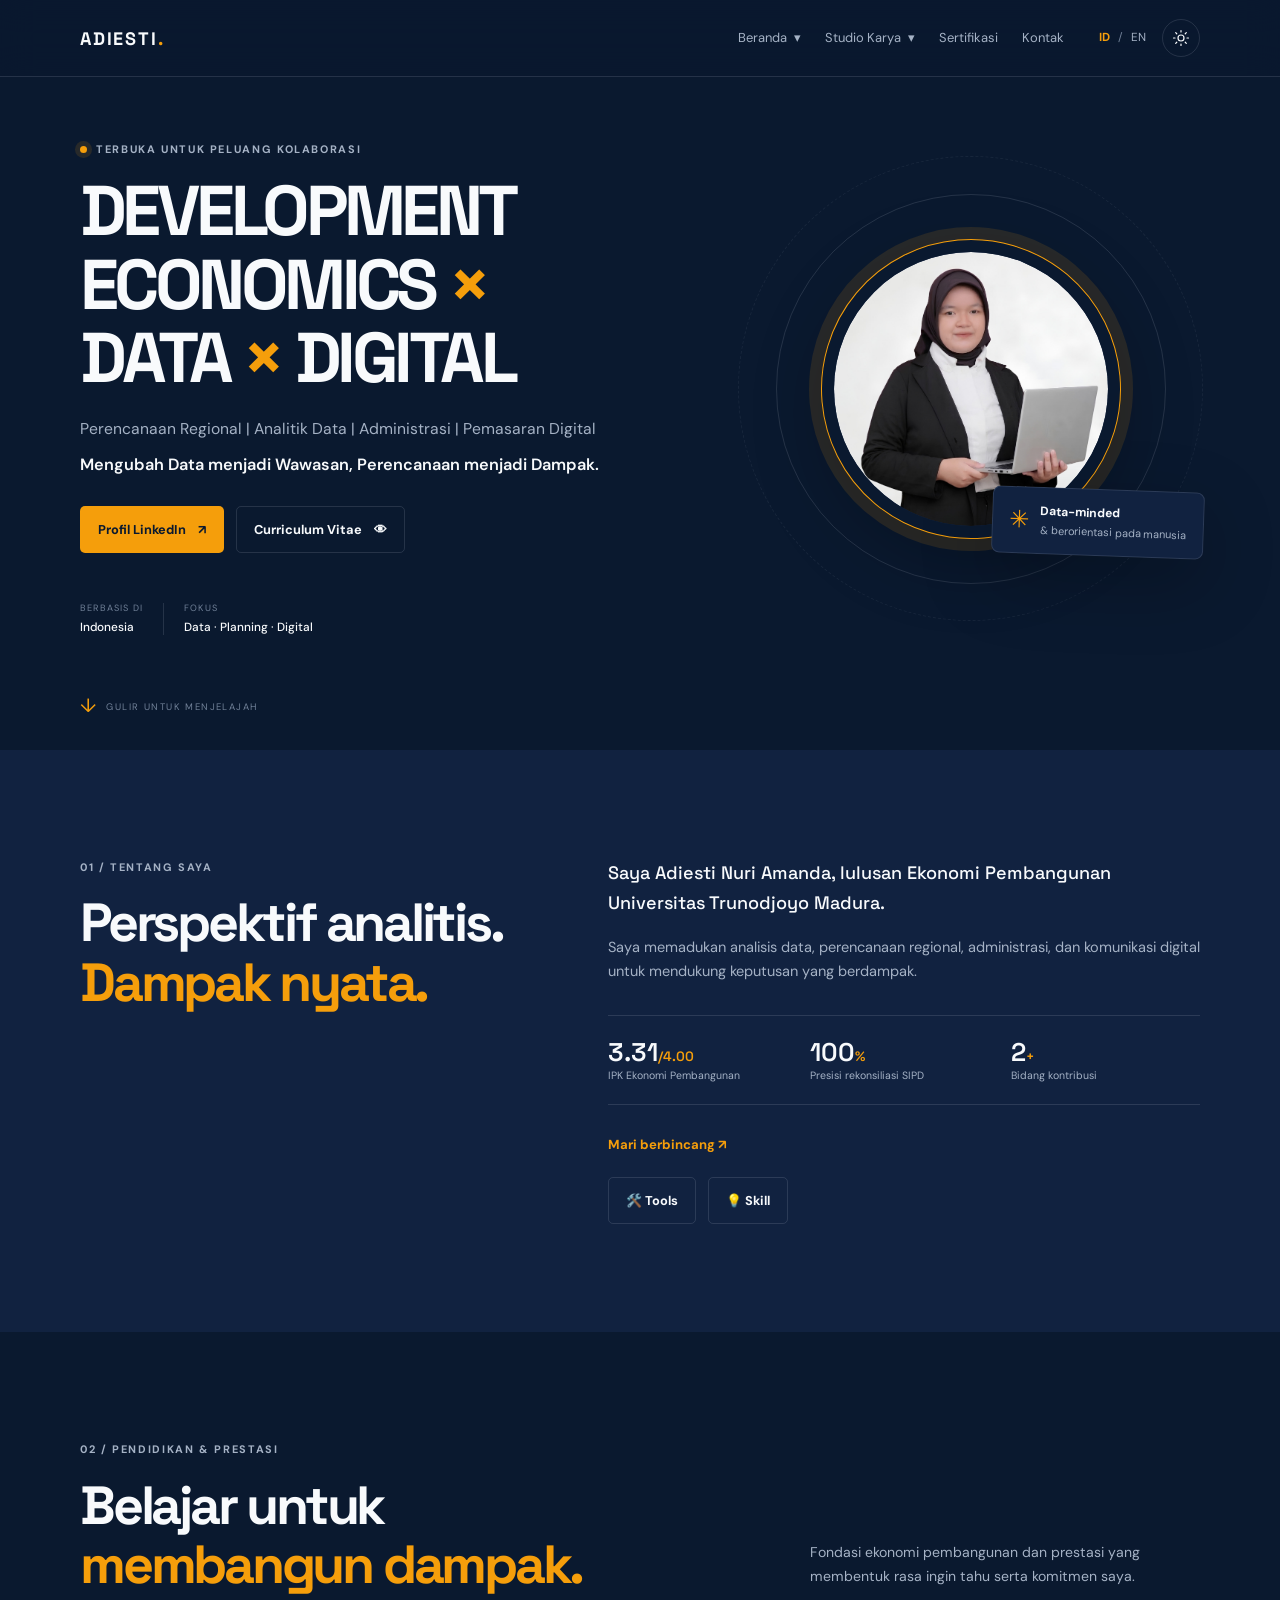
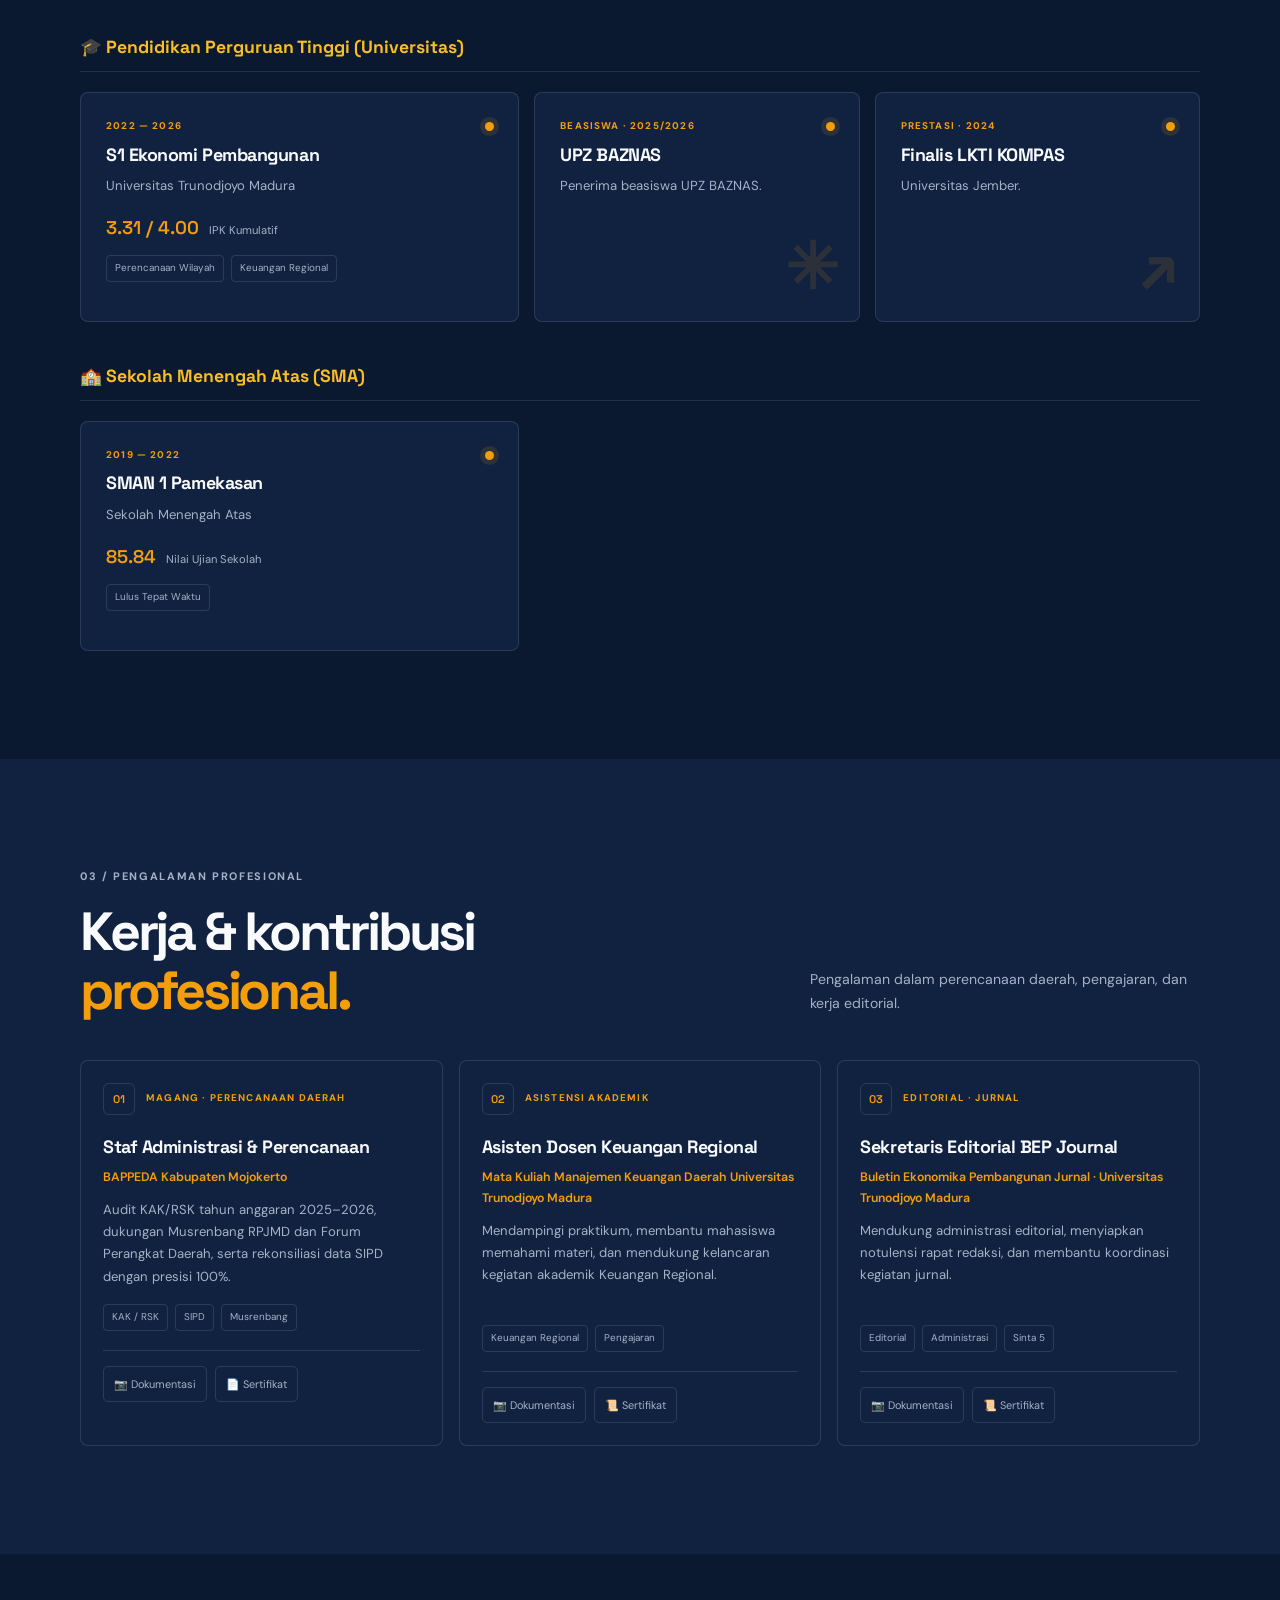
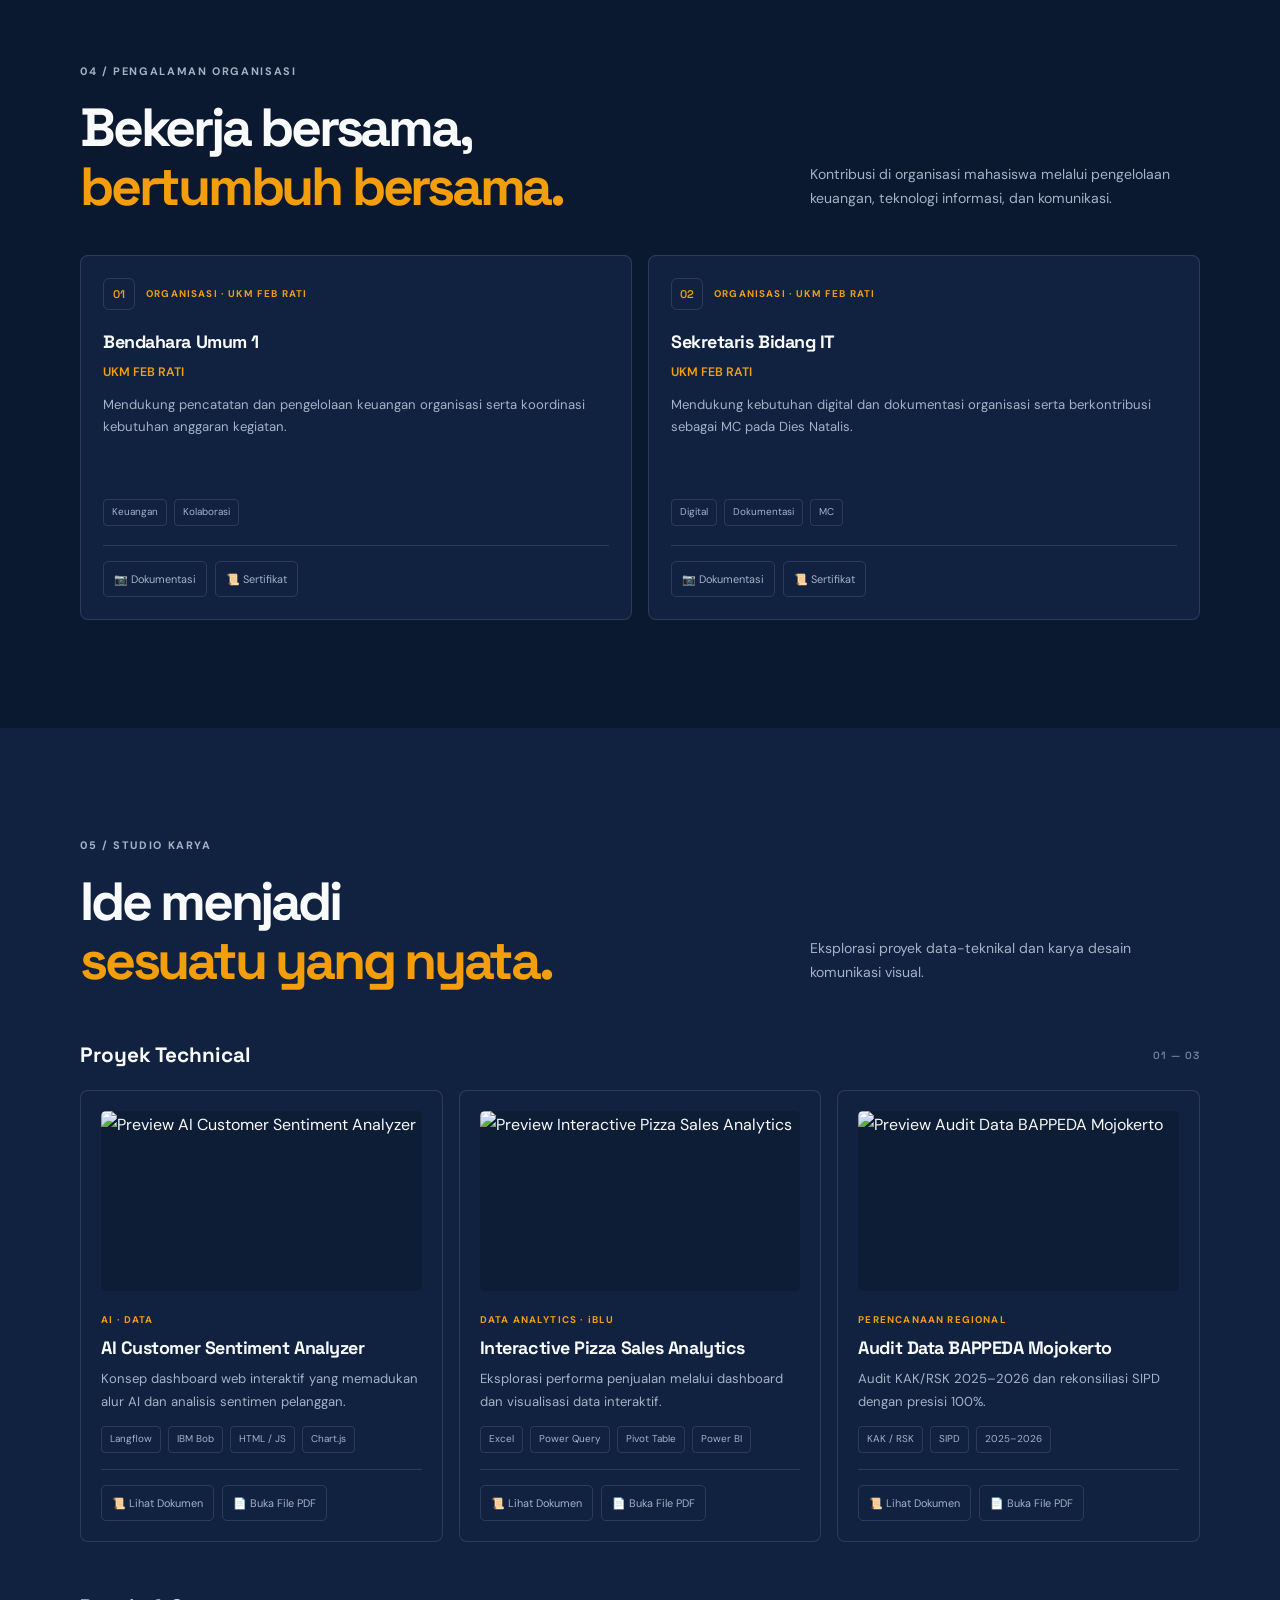
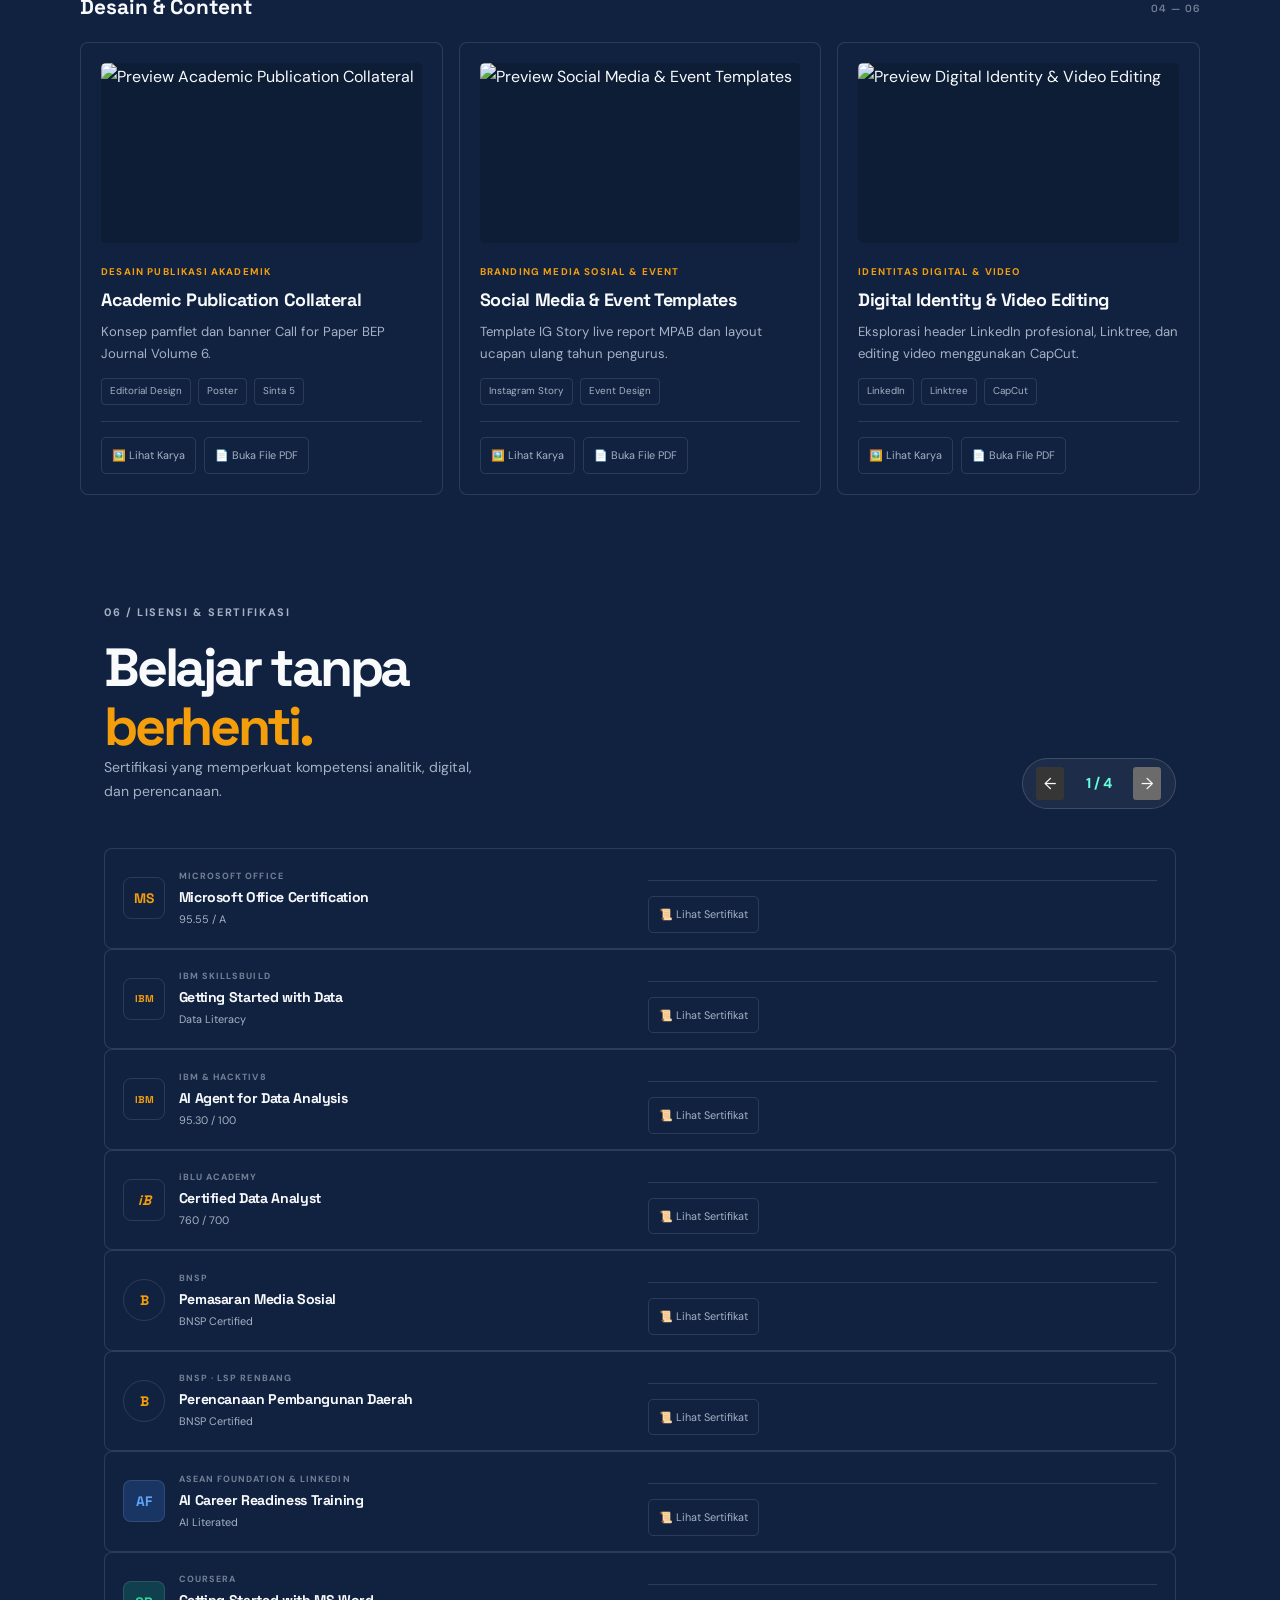
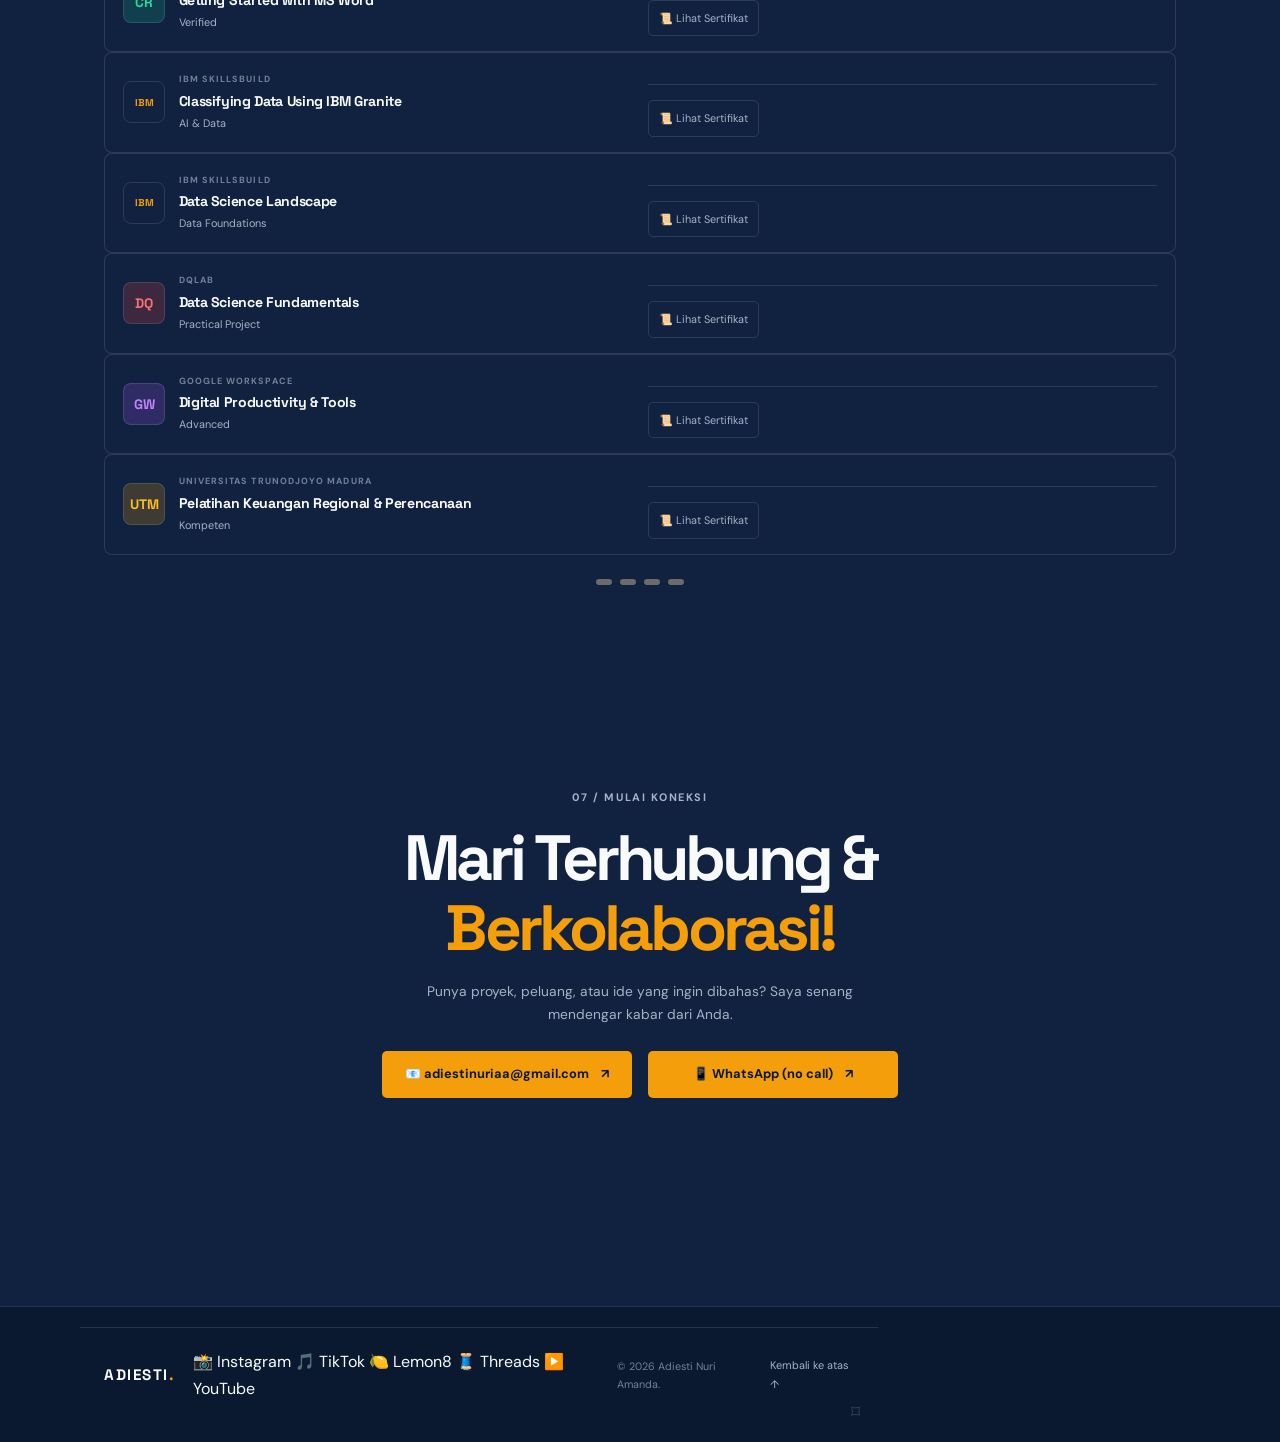
==== commit ad0a1220: "mengganti tombol jelajahi studio karya ke tombol linkedin, menambahkan tombol dokumentasi dan sertif" ====
--- a/index.html
+++ b/index.html
@@ -75,8 +75,9 @@
           <p class="hero-tagline" data-i18n="heroTagline">Mengubah Data menjadi Wawasan, Perencanaan menjadi Dampak.</p>
           
 <div class="hero-actions">
-  <a class="button button-primary" href="#studio-proyek">
-    <span data-i18n="explore">Jelajahi Studio Karya</span>
+  <!-- TOMBOL PROFILE LINKEDIN -->
+  <a class="button button-primary" href="https://www.linkedin.com/in/adiestinuriaa" target="_blank" rel="noopener noreferrer">
+    <span>Profil LinkedIn</span>
     <span aria-hidden="true">↗</span>
   </a>
   
@@ -124,7 +125,7 @@
 </dialog>
 </div>
           <div class="hero-meta">
-            <span><small data-i18n="basedIn">BERBASIS DI</small><strong>Madura, Indonesia</strong></span>
+            <span><small data-i18n="basedIn">BERBASIS DI</small><strong>Indonesia</strong></span>
             <span class="meta-divider" aria-hidden="true"></span>
             <span><small data-i18n="focus">FOKUS</small><strong>Data · Planning · Digital</strong></span>
           </div>
@@ -253,57 +254,148 @@
         </div>
       </section>
 
+      <!-- SECTION PENGALAMAN PROFESIONAL (TERPERBAIKI) -->
       <section class="section alternate" id="work-exp">
         <div class="container">
           <div class="section-topline reveal">
-            <div class="section-heading"><p class="eyebrow">03 / <span data-i18n="workEyebrow">PENGALAMAN PROFESIONAL</span></p><h2 data-i18n="workTitle">Kerja &amp; kontribusi<br /><span class="accent">profesional.</span></h2></div>
+            <div class="section-heading">
+              <p class="eyebrow">03 / <span data-i18n="workEyebrow">PENGALAMAN PROFESIONAL</span></p>
+              <h2 data-i18n="workTitle">Kerja &amp; kontribusi<br /><span class="accent">profesional.</span></h2>
+            </div>
             <p class="section-intro" data-i18n="workIntro">Pengalaman dalam perencanaan daerah, pengajaran, dan kerja editorial.</p>
           </div>
+
           <div class="experience-grid">
+            <!-- KARTU 01: BAPPEDA -->
             <article class="experience-card reveal">
-              <div class="experience-head"><span class="experience-icon">01</span><span class="card-kicker" data-i18n="internship">MAGANG · PERENCANAAN DAERAH</span></div>
-              <h3 data-i18n="bappedaRole">Staf Administrasi &amp; Perencanaan</h3><p class="experience-org">BAPPEDA Kabupaten Mojokerto</p>
+              <div class="experience-head">
+                <span class="experience-icon">01</span>
+                <span class="card-kicker" data-i18n="internship">MAGANG · PERENCANAAN DAERAH</span>
+              </div>
+              <h3 data-i18n="bappedaRole">Staf Administrasi &amp; Perencanaan</h3>
+              <p class="experience-org">BAPPEDA Kabupaten Mojokerto</p>
               <p class="muted" data-i18n="bappedaDesc">Audit KAK/RSK tahun anggaran 2025–2026, dukungan Musrenbang RPJMD dan Forum Perangkat Daerah, serta rekonsiliasi data SIPD dengan presisi 100%.</p>
-              <div class="tag-list"><span>KAK / RSK</span><span>SIPD</span><span>Musrenbang</span></div>
-              <div class="document-actions"><button class="document-button" type="button" data-document="bappeda-photo" data-kind="photo">📷 <span data-i18n="viewDocumentation">Dokumentasi</span></button><button class="document-button" type="button" data-document="bappeda-certificate" data-kind="certificate">📜 <span data-i18n="viewCertificate">Sertifikat</span></button></div>
+              <div class="tag-list">
+                <span>KAK / RSK</span>
+                <span>SIPD</span>
+                <span>Musrenbang</span>
+              </div>
+              <div class="document-actions">
+                <button class="document-button" type="button" onclick="openCertModal('Dokumentasi BAPPEDA Mojokerto', 'magang 12.jpg')">
+  📷 <span data-i18n="viewDocumentation">Dokumentasi</span>
+</button>
+                <a class="document-button" href="INTERN BAPPEDA.pdf" target="_blank" rel="noopener noreferrer" style="text-decoration: none;">
+  📄 <span data-i18n="viewCertificate">Buka File PDF</span>
+</a>
+              </div>
             </article>
+
+            <!-- KARTU 02: ASISTEN LAB -->
             <article class="experience-card reveal">
-              <div class="experience-head"><span class="experience-icon">02</span><span class="card-kicker" data-i18n="teachingAssistant">ASISTENSI AKADEMIK</span></div>
-              <h3 data-i18n="assistantRole">Asisten Dosen Keuangan Regional</h3><p class="experience-org">Universitas Trunodjoyo Madura</p>
+              <div class="experience-head">
+                <span class="experience-icon">02</span>
+                <span class="card-kicker" data-i18n="teachingAssistant">ASISTENSI AKADEMIK</span>
+              </div>
+              <h3 data-i18n="assistantRole">Asisten Lab. Praktikum</h3>
+              <p class="experience-org">Mata Kuliah Manajemen Keuangan Daerah Universitas Trunodjoyo Madura</p>
               <p class="muted" data-i18n="assistantDesc">Mendampingi praktikum, membantu mahasiswa memahami materi, dan mendukung kelancaran kegiatan akademik Keuangan Regional.</p>
-              <div class="tag-list"><span data-i18n="regionalFinance">Keuangan Regional</span><span data-i18n="teaching">Pengajaran</span></div>
-              <div class="document-actions"><button class="document-button" type="button" data-document="assistant-photo" data-kind="photo">📷 <span data-i18n="viewDocumentation">Dokumentasi</span></button><button class="document-button" type="button" data-document="assistant-certificate" data-kind="certificate">📜 <span data-i18n="viewCertificate">Sertifikat</span></button></div>
+              <div class="tag-list">
+                <span data-i18n="regionalFinance">Keuangan Regional</span>
+                <span data-i18n="teaching">Pengajaran</span>
+              </div>
+              <div class="document-actions">
+                <button class="document-button" type="button" onclick="openModal('modal-dokumentasi', 'Dokumentasi Asisten Lab')">
+                  📷 <span data-i18n="viewDocumentation">Dokumentasi</span>
+                </button>
+                <button class="document-button" type="button" onclick="openModal('modal-sertifikat', 'Sertifikat Asisten Lab')">
+                  📜 <span data-i18n="viewCertificate">Sertifikat</span>
+                </button>
+              </div>
             </article>
+
+            <!-- KARTU 03: BEP JOURNAL -->
             <article class="experience-card reveal">
-              <div class="experience-head"><span class="experience-icon">03</span><span class="card-kicker" data-i18n="editorialExperience">EDITORIAL · JURNAL</span></div>
-              <h3 data-i18n="editorialRole">Sekretaris Editorial BEP Journal</h3><p class="experience-org">Buletin Ekonomika Pembangunan Jurnal · Universitas Trunodjoyo Madura</p>
+              <div class="experience-head">
+                <span class="experience-icon">03</span>
+                <span class="card-kicker" data-i18n="editorialExperience">EDITORIAL · JURNAL</span>
+              </div>
+              <h3 data-i18n="editorialRole">Sekretaris Editorial BEP Journal</h3>
+              <p class="experience-org">Buletin Ekonomika Pembangunan Jurnal · Universitas Trunodjoyo Madura</p>
               <p class="muted" data-i18n="editorialDesc">Mendukung administrasi editorial, menyiapkan notulensi rapat redaksi, dan membantu koordinasi kegiatan jurnal.</p>
-              <div class="tag-list"><span>Editorial</span><span>Administrasi</span><span>Sinta 5</span></div>
-              <div class="document-actions"><button class="document-button" type="button" data-document="bep-photo" data-kind="photo">📷 <span data-i18n="viewDocumentation">Dokumentasi</span></button><button class="document-button" type="button" data-document="bep-certificate" data-kind="certificate">📜 <span data-i18n="viewCertificate">Sertifikat</span></button></div>
+              <div class="tag-list">
+                <span>Editorial</span>
+                <span>Administrasi</span>
+                <span>Sinta 5</span>
+              </div>
+              <div class="document-actions">
+                <button class="document-button" type="button" onclick="openModal('modal-dokumentasi', 'Dokumentasi BEP Journal')">
+                  📷 <span data-i18n="viewDocumentation">Dokumentasi</span>
+                </button>
+                <button class="document-button" type="button" onclick="openModal('modal-sertifikat', 'Sertifikat BEP Journal')">
+                  📜 <span data-i18n="viewCertificate">Sertifikat</span>
+                </button>
+              </div>
             </article>
-          </div>
-        </div>
+          </div> <!-- Penutup experience-grid -->
+        </div> <!-- Penutup container -->
       </section>
 
+      <!-- SECTION PENGALAMAN ORGANISASI (TERPERBAIKI) -->
       <section class="section container" id="org-exp">
         <div class="section-topline reveal">
-          <div class="section-heading"><p class="eyebrow">04 / <span data-i18n="orgEyebrow">PENGALAMAN ORGANISASI</span></p><h2 data-i18n="orgTitle">Bekerja bersama,<br /><span class="accent">bertumbuh bersama.</span></h2></div>
+          <div class="section-heading">
+            <p class="eyebrow">04 / <span data-i18n="orgEyebrow">PENGALAMAN ORGANISASI</span></p>
+            <h2 data-i18n="orgTitle">Bekerja bersama,<br /><span class="accent">bertumbuh bersama.</span></h2>
+          </div>
           <p class="section-intro" data-i18n="orgIntro">Kontribusi di organisasi mahasiswa melalui pengelolaan keuangan, teknologi informasi, dan komunikasi.</p>
         </div>
+
         <div class="experience-grid">
+          <!-- KARTU 01: BENDAHARA UMUM 1 -->
           <article class="experience-card reveal">
-            <div class="experience-head"><span class="experience-icon">01</span><span class="card-kicker" data-i18n="organization">ORGANISASI · UKM FEB RATI</span></div>
-            <h3 data-i18n="treasurerRole">Bendahara Umum 1</h3><p class="experience-org">UKM FEB RATI</p>
+            <div class="experience-head">
+              <span class="experience-icon">01</span>
+              <span class="card-kicker" data-i18n="organization">ORGANISASI · UKM FEB RATI</span>
+            </div>
+            <h3 data-i18n="treasurerRole">Bendahara Umum 1</h3>
+            <p class="experience-org">UKM FEB RATI</p>
             <p class="muted" data-i18n="treasurerDesc">Mendukung pencatatan dan pengelolaan keuangan organisasi serta koordinasi kebutuhan anggaran kegiatan.</p>
-            <div class="tag-list"><span data-i18n="finance">Keuangan</span><span data-i18n="teamwork">Kolaborasi</span></div>
-            <div class="document-actions"><button class="document-button" type="button" data-document="treasurer-photo" data-kind="photo">📷 <span data-i18n="viewDocumentation">Dokumentasi</span></button><button class="document-button" type="button" data-document="treasurer-certificate" data-kind="certificate">📜 <span data-i18n="viewCertificate">Sertifikat</span></button></div>
+            <div class="tag-list">
+              <span data-i18n="finance">Keuangan</span>
+              <span data-i18n="teamwork">Kolaborasi</span>
+            </div>
+            <div class="document-actions">
+              <button class="document-button" type="button" onclick="openModal('modal-dokumentasi', 'Dokumentasi Bendahara Umum UKM FEB RATI')">
+                📷 <span data-i18n="viewDocumentation">Dokumentasi</span>
+              </button>
+              <button class="document-button" type="button" onclick="openModal('modal-sertifikat', 'Sertifikat Bendahara Umum UKM FEB RATI')">
+                📜 <span data-i18n="viewCertificate">Sertifikat</span>
+              </button>
+            </div>
           </article>
+
+          <!-- KARTU 02: SEKRETARIS BIDANG IT -->
           <article class="experience-card reveal">
-            <div class="experience-head"><span class="experience-icon">02</span><span class="card-kicker" data-i18n="organization">ORGANISASI · UKM FEB RATI</span></div>
-            <h3 data-i18n="itSecretaryRole">Sekretaris Bidang IT</h3><p class="experience-org">UKM FEB RATI</p>
+            <div class="experience-head">
+              <span class="experience-icon">02</span>
+              <span class="card-kicker" data-i18n="organization">ORGANISASI · UKM FEB RATI</span>
+            </div>
+            <h3 data-i18n="itSecretaryRole">Sekretaris Bidang IT</h3>
+            <p class="experience-org">UKM FEB RATI</p>
             <p class="muted" data-i18n="itSecretaryDesc">Mendukung kebutuhan digital dan dokumentasi organisasi serta berkontribusi sebagai MC pada Dies Natalis.</p>
-            <div class="tag-list"><span>Digital</span><span data-i18n="documentation">Dokumentasi</span><span>MC</span></div>
-            <div class="document-actions"><button class="document-button" type="button" data-document="it-secretary-photo" data-kind="photo">📷 <span data-i18n="viewDocumentation">Dokumentasi</span></button><button class="document-button" type="button" data-document="it-secretary-certificate" data-kind="certificate">📜 <span data-i18n="viewCertificate">Sertifikat</span></button></div>
+            <div class="tag-list">
+              <span>Digital</span>
+              <span data-i18n="documentation">Dokumentasi</span>
+              <span>MC</span>
+            </div>
+            <div class="document-actions">
+              <button class="document-button" type="button" onclick="openModal('modal-dokumentasi', 'Dokumentasi Sekretaris IT UKM FEB RATI')">
+                📷 <span data-i18n="viewDocumentation">Dokumentasi</span>
+              </button>
+              <button class="document-button" type="button" onclick="openModal('modal-sertifikat', 'Sertifikat Sekretaris IT UKM FEB RATI')">
+                📜 <span data-i18n="viewCertificate">Sertifikat</span>
+              </button>
+            </div>
           </article>
         </div>
       </section>
@@ -315,34 +407,407 @@
             <p class="section-intro" data-i18n="studioIntro">Eksplorasi proyek data-teknikal dan karya desain komunikasi visual.</p>
           </div>
           <div id="studio-proyek" class="studio-category">
-            <div class="category-heading"><h3 data-i18n="technicalProjects">Proyek Technical</h3><span>01 — 03</span></div>
-            <div class="project-grid">
-              <article class="project-card reveal"><div class="project-visual sentiment-visual" aria-hidden="true"><div class="sentiment-window"><div class="window-dots"><i></i><i></i><i></i></div><div class="sentiment-lines"><span></span><span></span><span></span></div><div class="sentiment-chart"><i></i><i></i><i></i><i></i><i></i><i></i></div></div></div><p class="card-kicker">AI · DATA</p><h3>AI Customer Sentiment Analyzer</h3><p class="muted" data-i18n="sentimentDesc">Konsep dashboard web interaktif yang memadukan alur AI dan analisis sentimen pelanggan.</p><div class="tag-list"><span>Langflow</span><span>IBM Bob</span><span>HTML / JS</span><span>Chart.js</span></div></article>
-              <article class="project-card reveal"><div class="project-visual pizza-visual" aria-hidden="true"><div class="donut-chart"><span></span></div><div class="chart-legend"><i></i><i></i><i></i></div></div><p class="card-kicker">DATA ANALYTICS · iBLU</p><h3 data-i18n="pizzaTitle">Interactive Pizza Sales Analytics</h3><p class="muted" data-i18n="pizzaDesc">Eksplorasi performa penjualan melalui dashboard dan visualisasi data interaktif.</p><div class="tag-list"><span>Excel</span><span>Power Query</span><span>Pivot Table</span><span>Power BI</span></div></article>
-              <article class="project-card reveal"><div class="project-visual planning-visual" aria-hidden="true"><div class="plan-paper"><span class="paper-label">BAPPEDA · SIPD</span><span class="paper-line"></span><span class="paper-line short"></span><span class="paper-line"></span><span class="paper-stamp">✓</span></div></div><p class="card-kicker" data-i18n="regionalAudit">PERENCANAAN REGIONAL</p><h3 data-i18n="auditTitle">Audit Data BAPPEDA Mojokerto</h3><p class="muted" data-i18n="auditDesc">Audit KAK/RSK 2025–2026 dan rekonsiliasi SIPD dengan presisi 100%.</p><div class="tag-list"><span>KAK / RSK</span><span>SIPD</span><span>2025–2026</span></div></article>
-            </div>
-          </div>
-          <div id="studio-desain" class="studio-category">
-            <div class="category-heading"><h3 data-i18n="creativeContent">Desain &amp; Content</h3><span>04 — 06</span></div>
-            <div class="project-grid">
-              <article class="project-card reveal"><div class="project-visual design-publication" aria-hidden="true"><span class="design-label">BEP JOURNAL</span><strong>CALL<br />FOR PAPERS</strong><span class="design-edition">VOL. 6 · SINTA 5</span></div><p class="card-kicker" data-i18n="academicDesign">DESAIN PUBLIKASI AKADEMIK</p><h3 data-i18n="publicationTitle">Academic Publication Collateral</h3><p class="muted" data-i18n="publicationDesc">Konsep pamflet dan banner Call for Paper BEP Journal Volume 6.</p><div class="tag-list"><span>Editorial Design</span><span>Poster</span><span>Sinta 5</span></div></article>
-              <article class="project-card reveal"><div class="project-visual design-social" aria-hidden="true"><div class="social-frame"><span>LIVE REPORT</span><strong>MPAB<br />2025</strong><i>UKM FEB RATI</i></div><span class="social-spark">✳</span></div><p class="card-kicker" data-i18n="socialBranding">BRANDING MEDIA SOSIAL &amp; EVENT</p><h3 data-i18n="socialTitle">Social Media &amp; Event Templates</h3><p class="muted" data-i18n="socialDesc">Template IG Story live report MPAB dan layout ucapan ulang tahun pengurus.</p><div class="tag-list"><span>Instagram Story</span><span>Event Design</span></div></article>
-              <article class="project-card reveal"><div class="project-visual design-identity" aria-hidden="true"><div class="identity-card"><span>AN</span><i>ADIESTI NURI AMANDA</i><small>ECONOMICS · DATA · DIGITAL</small></div><span class="identity-play">▶</span></div><p class="card-kicker" data-i18n="digitalIdentity">IDENTITAS DIGITAL &amp; VIDEO</p><h3 data-i18n="identityTitle">Digital Identity &amp; Video Editing</h3><p class="muted" data-i18n="identityDesc">Eksplorasi header LinkedIn profesional, Linktree, dan editing video menggunakan CapCut.</p><div class="tag-list"><span>LinkedIn</span><span>Linktree</span><span>CapCut</span></div></article>
-            </div>
-          </div>
-        </div>
-      </section>
-
-      <section class="section container" id="certifications">
-        <div class="section-topline reveal"><div class="section-heading"><p class="eyebrow">06 / <span data-i18n="certEyebrow">LISENSI &amp; SERTIFIKASI</span></p><h2 data-i18n="certTitle">Belajar tanpa<br /><span class="accent">berhenti.</span></h2></div><p class="section-intro" data-i18n="certIntro">Sertifikasi yang memperkuat kompetensi analitik, digital, dan perencanaan.</p></div>
-        <div class="cert-grid">
-          <article class="cert-card reveal"><span class="cert-mark">MS</span><div><p class="cert-issuer">MICROSOFT OFFICE</p><h3 data-i18n="certOffice">Microsoft Office Certification</h3><p class="cert-score">95.55 / A</p></div><span class="cert-check">✓</span></article>
-          <article class="cert-card reveal"><span class="cert-mark ibm">IBM</span><div><p class="cert-issuer">IBM SKILLSBUILD</p><h3>Getting Started with Data &amp; AI Agent</h3><p class="cert-score">Data &amp; AI</p></div><span class="cert-check">✓</span></article>
-          <article class="cert-card reveal"><span class="cert-mark iblu">iB</span><div><p class="cert-issuer">iBLU ACADEMY</p><h3 data-i18n="certAnalyst">Certified Data Analyst</h3><p class="cert-score">760 / 700</p></div><span class="cert-check">✓</span></article>
-          <article class="cert-card reveal"><span class="cert-mark bnsp">B</span><div><p class="cert-issuer">BNSP</p><h3 data-i18n="certSocial">Pemasaran Media Sosial</h3><p class="cert-score">BNSP Certified</p></div><span class="cert-check">✓</span></article>
-          <article class="cert-card reveal"><span class="cert-mark bnsp">B</span><div><p class="cert-issuer">BNSP · LSP RENBANG</p><h3 data-i18n="certPlanning">Perencanaan Pembangunan Daerah</h3><p class="cert-score">BNSP Certified</p></div><span class="cert-check">✓</span></article>
-        </div>
-      </section>
+            <!-- SECTION 05: STUDIO KARYA (PROYEK TECHNICAL - 3 KARTU LENGKAP) -->
+<div id="studio-proyek" class="studio-category">
+  <div class="category-heading">
+    <h3 data-i18n="technicalProjects">Proyek Technical</h3>
+    <span>01 — 03</span>
+  </div>
+
+  <div class="project-grid">
+
+    <!-- KARTU PROYEK 01: AI CUSTOMER SENTIMENT ANALYZER -->
+    <article class="project-card reveal">
+      <!-- 1. Preview Gambar Proyek -->
+      <div class="project-visual" style="padding: 0; overflow: hidden; height: 180px;">
+        <img src="preview_ai_sentiment.jpg" alt="Preview AI Customer Sentiment Analyzer" style="width: 100%; height: 100%; object-fit: cover;" />
+      </div>
+
+      <p class="card-kicker">AI · DATA</p>
+      <h3>AI Customer Sentiment Analyzer</h3>
+      <p class="muted" data-i18n="sentimentDesc">Konsep dashboard web interaktif yang memadukan alur AI dan analisis sentimen pelanggan.</p>
+
+      <div class="tag-list">
+        <span>Langflow</span>
+        <span>IBM Bob</span>
+        <span>HTML / JS</span>
+        <span>Chart.js</span>
+      </div>
+
+      <!-- 2. Tombol Membuka Dokumen / Laporan -->
+      <div class="document-actions" style="margin-top: 1rem; display: flex; gap: 0.5rem; flex-wrap: wrap;">
+        <button class="document-button" type="button" onclick="event.stopPropagation(); openCertModal('AI Customer Sentiment Analyzer', 'dokumen_ai_sentiment_full.jpg')">
+          📜 <span>Lihat Dokumen</span>
+        </button>
+        <a class="document-button" href="laporan_ai_sentiment.pdf" target="_blank" rel="noopener noreferrer" style="text-decoration: none;">
+          📄 <span>Buka File PDF</span>
+        </a>
+      </div>
+    </article>
+
+    <!-- KARTU PROYEK 02: INTERACTIVE PIZZA SALES ANALYTICS -->
+    <article class="project-card reveal">
+      <!-- 1. Preview Gambar Proyek -->
+      <div class="project-visual" style="padding: 0; overflow: hidden; height: 180px;">
+        <img src="preview_pizza_sales.jpg" alt="Preview Interactive Pizza Sales Analytics" style="width: 100%; height: 100%; object-fit: cover;" />
+      </div>
+
+      <p class="card-kicker">DATA ANALYTICS · iBLU</p>
+      <h3 data-i18n="pizzaTitle">Interactive Pizza Sales Analytics</h3>
+      <p class="muted" data-i18n="pizzaDesc">Eksplorasi performa penjualan melalui dashboard dan visualisasi data interaktif.</p>
+
+      <div class="tag-list">
+        <span>Excel</span>
+        <span>Power Query</span>
+        <span>Pivot Table</span>
+        <span>Power BI</span>
+      </div>
+
+      <!-- 2. Tombol Membuka Dokumen / Laporan -->
+      <div class="document-actions" style="margin-top: 1rem; display: flex; gap: 0.5rem; flex-wrap: wrap;">
+        <button class="document-button" type="button" onclick="event.stopPropagation(); openCertModal('Interactive Pizza Sales Analytics', 'dokumen_pizza_sales_full.jpg')">
+          📜 <span>Lihat Dokumen</span>
+        </button>
+        <a class="document-button" href="laporan_pizza_sales.pdf" target="_blank" rel="noopener noreferrer" style="text-decoration: none;">
+          📄 <span>Buka File PDF</span>
+        </a>
+      </div>
+    </article>
+
+    <!-- KARTU PROYEK 03: AUDIT DATA BAPPEDA MOJOKERTO -->
+    <article class="project-card reveal">
+      <!-- 1. Preview Gambar Proyek -->
+      <div class="project-visual" style="padding: 0; overflow: hidden; height: 180px;">
+        <img src="preview_audit_bappeda.jpg" alt="Preview Audit Data BAPPEDA Mojokerto" style="width: 100%; height: 100%; object-fit: cover;" />
+      </div>
+
+      <p class="card-kicker" data-i18n="regionalAudit">PERENCANAAN REGIONAL</p>
+      <h3 data-i18n="auditTitle">Audit Data BAPPEDA Mojokerto</h3>
+      <p class="muted" data-i18n="auditDesc">Audit KAK/RSK 2025–2026 dan rekonsiliasi SIPD dengan presisi 100%.</p>
+
+      <div class="tag-list">
+        <span>KAK / RSK</span>
+        <span>SIPD</span>
+        <span>2025–2026</span>
+      </div>
+
+      <!-- 2. Tombol Membuka Dokumen / Laporan -->
+      <div class="document-actions" style="margin-top: 1rem; display: flex; gap: 0.5rem; flex-wrap: wrap;">
+        <button class="document-button" type="button" onclick="event.stopPropagation(); openCertModal('Audit Data BAPPEDA Mojokerto', 'dokumen_bappeda_full.jpg')">
+          📜 <span>Lihat Dokumen</span>
+        </button>
+        <a class="document-button" href="laporan_audit_bappeda.pdf" target="_blank" rel="noopener noreferrer" style="text-decoration: none;">
+          📄 <span>Buka File PDF</span>
+        </a>
+      </div>
+    </article>
+
+  </div> <!-- Penutup project-grid -->
+</div> <!-- Penutup studio-proyek -->
+          
+          <!-- SECTION 05: STUDIO KARYA (DESAIN & CONTENT - 3 KARTU LENGKAP WITH PREVIEW FOTO) -->
+<div id="studio-desain" class="studio-category">
+  <div class="category-heading">
+    <h3 data-i18n="creativeContent">Desain &amp; Content</h3>
+    <span>04 — 06</span>
+  </div>
+
+  <div class="project-grid">
+
+    <!-- KARTU 01: ACADEMIC PUBLICATION COLLATERAL -->
+    <article class="project-card reveal">
+      <!-- 1. Preview Gambar Utama -->
+      <div class="project-visual" style="padding: 0; overflow: hidden; height: 180px;">
+        <img src="preview_bep_journal.jpg" alt="Preview Academic Publication Collateral" style="width: 100%; height: 100%; object-fit: cover;" />
+      </div>
+
+      <p class="card-kicker" data-i18n="academicDesign">DESAIN PUBLIKASI AKADEMIK</p>
+      <h3 data-i18n="publicationTitle">Academic Publication Collateral</h3>
+      <p class="muted" data-i18n="publicationDesc">Konsep pamflet dan banner Call for Paper BEP Journal Volume 6.</p>
+
+      <div class="tag-list">
+        <span>Editorial Design</span>
+        <span>Poster</span>
+        <span>Sinta 5</span>
+      </div>
+
+      <!-- 2. Tombol Membuka Dokumen / Gambar Karya -->
+      <div class="document-actions" style="margin-top: 1rem; display: flex; gap: 0.5rem; flex-wrap: wrap;">
+        <button class="document-button" type="button" onclick="event.stopPropagation(); openCertModal('Academic Publication Collateral', 'foto_bep_journal_full.jpg')">
+          🖼️ <span>Lihat Karya</span>
+        </button>
+        <a class="document-button" href="laporan_bep_journal.pdf" target="_blank" rel="noopener noreferrer" style="text-decoration: none;">
+          📄 <span>Buka File PDF</span>
+        </a>
+      </div>
+    </article>
+
+    <!-- KARTU 02: SOCIAL MEDIA & EVENT TEMPLATES -->
+    <article class="project-card reveal">
+      <!-- 1. Preview Gambar Utama -->
+      <div class="project-visual" style="padding: 0; overflow: hidden; height: 180px;">
+        <img src="preview_social_templates.jpg" alt="Preview Social Media & Event Templates" style="width: 100%; height: 100%; object-fit: cover;" />
+      </div>
+
+      <p class="card-kicker" data-i18n="socialBranding">BRANDING MEDIA SOSIAL &amp; EVENT</p>
+      <h3 data-i18n="socialTitle">Social Media &amp; Event Templates</h3>
+      <p class="muted" data-i18n="socialDesc">Template IG Story live report MPAB dan layout ucapan ulang tahun pengurus.</p>
+
+      <div class="tag-list">
+        <span>Instagram Story</span>
+        <span>Event Design</span>
+      </div>
+
+      <!-- 2. Tombol Membuka Dokumen / Gambar Karya -->
+      <div class="document-actions" style="margin-top: 1rem; display: flex; gap: 0.5rem; flex-wrap: wrap;">
+        <button class="document-button" type="button" onclick="event.stopPropagation(); openCertModal('Social Media & Event Templates', 'foto_social_templates_full.jpg')">
+          🖼️ <span>Lihat Karya</span>
+        </button>
+        <a class="document-button" href="laporan_social_templates.pdf" target="_blank" rel="noopener noreferrer" style="text-decoration: none;">
+          📄 <span>Buka File PDF</span>
+        </a>
+      </div>
+    </article>
+
+    <!-- KARTU 03: DIGITAL IDENTITY & VIDEO EDITING -->
+    <article class="project-card reveal">
+      <!-- 1. Preview Gambar Utama -->
+      <div class="project-visual" style="padding: 0; overflow: hidden; height: 180px;">
+        <img src="preview_digital_identity.jpg" alt="Preview Digital Identity & Video Editing" style="width: 100%; height: 100%; object-fit: cover;" />
+      </div>
+
+      <p class="card-kicker" data-i18n="digitalIdentity">IDENTITAS DIGITAL &amp; VIDEO</p>
+      <h3 data-i18n="identityTitle">Digital Identity &amp; Video Editing</h3>
+      <p class="muted" data-i18n="identityDesc">Eksplorasi header LinkedIn profesional, Linktree, dan editing video menggunakan CapCut.</p>
+
+      <div class="tag-list">
+        <span>LinkedIn</span>
+        <span>Linktree</span>
+        <span>CapCut</span>
+      </div>
+
+      <!-- 2. Tombol Membuka Dokumen / Gambar Karya -->
+      <div class="document-actions" style="margin-top: 1rem; display: flex; gap: 0.5rem; flex-wrap: wrap;">
+        <button class="document-button" type="button" onclick="event.stopPropagation(); openCertModal('Digital Identity & Video Editing', 'foto_digital_identity_full.jpg')">
+          🖼️ <span>Lihat Karya</span>
+        </button>
+        <a class="document-button" href="laporan_digital_identity.pdf" target="_blank" rel="noopener noreferrer" style="text-decoration: none;">
+          📄 <span>Buka File PDF</span>
+        </a>
+      </div>
+    </article>
+
+  </div> <!-- Penutup project-grid -->
+</div> <!-- Penutup studio-desain -->
+
+ <!-- SECTION 06: LISENSI & SERTIFIKASI (SLIDER & TOMBOL DOKUMEN) -->
+<section class="section container" id="certifications">
+  <div class="section-topline reveal" style="display: flex; justify-content: space-between; align-items: flex-end; flex-wrap: wrap; gap: 1rem;">
+    <div>
+      <div class="section-heading">
+        <p class="eyebrow">06 / <span data-i18n="certEyebrow">LISENSI &amp; SERTIFIKASI</span></p>
+        <h2 data-i18n="certTitle">Belajar tanpa<br /><span class="accent">berhenti.</span></h2>
+      </div>
+      <p class="section-intro" data-i18n="certIntro">Sertifikasi yang memperkuat kompetensi analitik, digital, dan perencanaan (Total 13 Sertifikat).</p>
+    </div>
+
+    <!-- Navigasi Slide Bar (Panah Kiri / Kanan) -->
+    <div class="cert-nav-controls" style="display: flex; align-items: center; gap: 0.75rem; background: rgba(255,255,255,0.05); padding: 0.5rem 0.85rem; border-radius: 30px; border: 1px solid rgba(255,255,255,0.15);">
+      <button type="button" class="cert-btn-nav" id="cert-prev-btn" onclick="moveCertSlide(-1)" aria-label="Slide Sebelumnya" disabled>←</button>
+      <span id="cert-slide-indicator" style="font-size: 0.9rem; color: #64ffda; font-weight: 700; min-width: 45px; text-align: center;">1 / 4</span>
+      <button type="button" class="cert-btn-nav" id="cert-next-btn" onclick="moveCertSlide(1)" aria-label="Slide Berikutnya">→</button>
+    </div>
+  </div>
+
+  <!-- Container Slider 4 Halaman -->
+  <div class="cert-slider-container" style="margin-top: 2rem;">
+    
+    <!-- HALAMAN 1 (Sertifikat 1 - 4) -->
+    <div class="cert-slide cert-slide-active" data-slide="0">
+      <div class="cert-grid-4">
+        <article class="cert-card">
+          <div style="display: flex; align-items: center; gap: 0.85rem;">
+            <span class="cert-mark">MS</span>
+            <div><p class="cert-issuer">MICROSOFT OFFICE</p><h3>Microsoft Office Certification</h3><p class="cert-score">95.55 / A</p></div>
+          </div>
+          <div class="document-actions" style="margin-top: 1rem;">
+            <button class="document-button" type="button" onclick="openCertModal('Microsoft Office Certification', 'foto_sertifikat_ms_office.jpg')">
+              📜 <span>Lihat Sertifikat</span>
+            </button>
+          </div>
+        </article>
+
+        <article class="cert-card">
+          <div style="display: flex; align-items: center; gap: 0.85rem;">
+            <span class="cert-mark ibm">IBM</span>
+            <div><p class="cert-issuer">IBM SKILLSBUILD</p><h3>Getting Started with Data</h3><p class="cert-score">Data Literacy</p></div>
+          </div>
+          <div class="document-actions" style="margin-top: 1rem;">
+            <button class="document-button" type="button" onclick="openCertModal('Getting Started with Data - IBM', 'foto_sertifikat_ibm_data.jpg')">
+              📜 <span>Lihat Sertifikat</span>
+            </button>
+          </div>
+        </article>
+
+        <article class="cert-card">
+          <div style="display: flex; align-items: center; gap: 0.85rem;">
+            <span class="cert-mark ibm">IBM</span>
+            <div><p class="cert-issuer">IBM &amp; HACKTIV8</p><h3>AI Agent for Data Analysis</h3><p class="cert-score">95.30 / 100</p></div>
+          </div>
+          <div class="document-actions" style="margin-top: 1rem;">
+            <button class="document-button" type="button" onclick="openCertModal('AI Agent for Data Analysis - IBM & Hacktiv8', 'foto_sertifikat_ibm_ai.jpg')">
+              📜 <span>Lihat Sertifikat</span>
+            </button>
+          </div>
+        </article>
+
+        <article class="cert-card">
+          <div style="display: flex; align-items: center; gap: 0.85rem;">
+            <span class="cert-mark iblu">iB</span>
+            <div><p class="cert-issuer">iBLU ACADEMY</p><h3>Certified Data Analyst</h3><p class="cert-score">760 / 700</p></div>
+          </div>
+          <div class="document-actions" style="margin-top: 1rem;">
+            <button class="document-button" type="button" onclick="openCertModal('Certified Data Analyst - iBLU Academy', 'foto_sertifikat_iblu.jpg')">
+              📜 <span>Lihat Sertifikat</span>
+            </button>
+          </div>
+        </article>
+      </div>
+    </div>
+
+    <!-- HALAMAN 2 (Sertifikat 5 - 8) -->
+    <div class="cert-slide" data-slide="1">
+      <div class="cert-grid-4">
+        <article class="cert-card">
+          <div style="display: flex; align-items: center; gap: 0.85rem;">
+            <span class="cert-mark bnsp">B</span>
+            <div><p class="cert-issuer">BNSP</p><h3>Pemasaran Media Sosial</h3><p class="cert-score">BNSP Certified</p></div>
+          </div>
+          <div class="document-actions" style="margin-top: 1rem;">
+            <button class="document-button" type="button" onclick="openCertModal('Pemasaran Media Sosial - BNSP', 'foto_sertifikat_bnsp_social.jpg')">
+              📜 <span>Lihat Sertifikat</span>
+            </button>
+          </div>
+        </article>
+
+        <article class="cert-card">
+          <div style="display: flex; align-items: center; gap: 0.85rem;">
+            <span class="cert-mark bnsp">B</span>
+            <div><p class="cert-issuer">BNSP · LSP RENBANG</p><h3>Perencanaan Pembangunan Daerah</h3><p class="cert-score">BNSP Certified</p></div>
+          </div>
+          <div class="document-actions" style="margin-top: 1rem;">
+            <button class="document-button" type="button" onclick="openCertModal('Perencanaan Pembangunan Daerah - BNSP', 'foto_sertifikat_bnsp_renbang.jpg')">
+              📜 <span>Lihat Sertifikat</span>
+            </button>
+          </div>
+        </article>
+
+        <article class="cert-card">
+          <div style="display: flex; align-items: center; gap: 0.85rem;">
+            <span class="cert-mark" style="background:rgba(59,130,246,0.2); color:#60a5fa;">AF</span>
+            <div><p class="cert-issuer">ASEAN FOUNDATION &amp; LINKEDIN</p><h3>AI Career Readiness Training</h3><p class="cert-score">AI Literated</p></div>
+          </div>
+          <div class="document-actions" style="margin-top: 1rem;">
+            <button class="document-button" type="button" onclick="openCertModal('AI Career Readiness Training', 'foto_sertifikat_asean.jpg')">
+              📜 <span>Lihat Sertifikat</span>
+            </button>
+          </div>
+        </article>
+
+        <article class="cert-card">
+          <div style="display: flex; align-items: center; gap: 0.85rem;">
+            <span class="cert-mark" style="background:rgba(16,185,129,0.2); color:#34d399;">CR</span>
+            <div><p class="cert-issuer">COURSERA</p><h3>Getting Started with MS Word</h3><p class="cert-score">Verified</p></div>
+          </div>
+          <div class="document-actions" style="margin-top: 1rem;">
+            <button class="document-button" type="button" onclick="openCertModal('Getting Started with MS Word - Coursera', 'foto_sertifikat_coursera.jpg')">
+              📜 <span>Lihat Sertifikat</span>
+            </button>
+          </div>
+        </article>
+      </div>
+    </div>
+
+    <!-- HALAMAN 3 (Sertifikat 9 - 12) -->
+    <div class="cert-slide" data-slide="2">
+      <div class="cert-grid-4">
+        <article class="cert-card">
+          <div style="display: flex; align-items: center; gap: 0.85rem;">
+            <span class="cert-mark ibm">IBM</span>
+            <div><p class="cert-issuer">IBM SKILLSBUILD</p><h3>Classifying Data Using IBM Granite</h3><p class="cert-score">AI &amp; Data</p></div>
+          </div>
+          <div class="document-actions" style="margin-top: 1rem;">
+            <button class="document-button" type="button" onclick="openCertModal('Classifying Data Using IBM Granite', 'foto_sertifikat_ibm_granite.jpg')">
+              📜 <span>Lihat Sertifikat</span>
+            </button>
+          </div>
+        </article>
+
+        <article class="cert-card">
+          <div style="display: flex; align-items: center; gap: 0.85rem;">
+            <span class="cert-mark ibm">IBM</span>
+            <div><p class="cert-issuer">IBM SKILLSBUILD</p><h3>Data Science Landscape</h3><p class="cert-score">Data Foundations</p></div>
+          </div>
+          <div class="document-actions" style="margin-top: 1rem;">
+            <button class="document-button" type="button" onclick="openCertModal('Data Science Landscape - IBM', 'foto_sertifikat_ibm_ds.jpg')">
+              📜 <span>Lihat Sertifikat</span>
+            </button>
+          </div>
+        </article>
+
+        <article class="cert-card">
+          <div style="display: flex; align-items: center; gap: 0.85rem;">
+            <span class="cert-mark" style="background:rgba(239,68,68,0.2); color:#f87171;">DQ</span>
+            <div><p class="cert-issuer">DQLAB</p><h3>Data Science Fundamentals</h3><p class="cert-score">Practical Project</p></div>
+          </div>
+          <div class="document-actions" style="margin-top: 1rem;">
+            <button class="document-button" type="button" onclick="openCertModal('Data Science Fundamentals - DQLab', 'foto_sertifikat_dqlab.jpg')">
+              📜 <span>Lihat Sertifikat</span>
+            </button>
+          </div>
+        </article>
+
+        <article class="cert-card">
+          <div style="display: flex; align-items: center; gap: 0.85rem;">
+            <span class="cert-mark" style="background:rgba(168,85,247,0.2); color:#c084fc;">GW</span>
+            <div><p class="cert-issuer">GOOGLE WORKSPACE</p><h3>Digital Productivity &amp; Tools</h3><p class="cert-score">Advanced</p></div>
+          </div>
+          <div class="document-actions" style="margin-top: 1rem;">
+            <button class="document-button" type="button" onclick="openCertModal('Digital Productivity & Tools - Google Workspace', 'foto_sertifikat_google.jpg')">
+              📜 <span>Lihat Sertifikat</span>
+            </button>
+          </div>
+        </article>
+      </div>
+    </div>
+
+    <!-- HALAMAN 4 (Sertifikat 13) -->
+    <div class="cert-slide" data-slide="3">
+      <div class="cert-grid-4">
+        <article class="cert-card">
+          <div style="display: flex; align-items: center; gap: 0.85rem;">
+            <span class="cert-mark" style="background:rgba(245,158,11,0.2); color:#fbbf24;">UTM</span>
+            <div><p class="cert-issuer">UNIVERSITAS TRUNODJOYO MADURA</p><h3>Pelatihan Keuangan Regional &amp; Perencanaan</h3><p class="cert-score">Kompeten</p></div>
+          </div>
+          <div class="document-actions" style="margin-top: 1rem;">
+            <button class="document-button" type="button" onclick="openCertModal('Pelatihan Keuangan Regional & Perencanaan - UTM', 'foto_sertifikat_utm.jpg')">
+              📜 <span>Lihat Sertifikat</span>
+            </button>
+          </div>
+        </article>
+      </div>
+    </div>
+
+  </div>
+
+  <!-- Indikator Dots Navigasi Bawah -->
+  <div class="cert-dots-wrapper" style="display: flex; justify-content: center; gap: 0.5rem; margin-top: 1.5rem;">
+    <button type="button" class="cert-dot cert-dot-active" onclick="goToCertSlide(0)" aria-label="Ke Slide 1"></button>
+    <button type="button" class="cert-dot" onclick="goToCertSlide(1)" aria-label="Ke Slide 2"></button>
+    <button type="button" class="cert-dot" onclick="goToCertSlide(2)" aria-label="Ke Slide 3"></button>
+    <button type="button" class="cert-dot" onclick="goToCertSlide(3)" aria-label="Ke Slide 4"></button>
+  </div>
+</section>
 
       <!-- SECTION KONTAK -->
       <section class="contact-section" id="contact">
@@ -354,10 +819,10 @@
           <!-- 2 Tombol Pilihan Berwarna Biru (Email & Nomor Telepon/WA) -->
           <div class="contact-actions" style="display: flex; gap: 1rem; justify-content: center; flex-wrap: wrap; margin-top: 1.5rem;">
             <a class="button button-primary contact-cta" href="mailto:adiestinuriaa@gmail.com">
-              ✉️ adiestinuriaa@gmail.com <span aria-hidden="true">↗</span>
+              📧 adiestinuriaa@gmail.com <span aria-hidden="true">↗</span>
             </a>
             <a class="button button-primary contact-cta" href="https://wa.link/13x4fm" target="_blank" rel="noopener noreferrer">
-              📞 WhatsApp <span aria-hidden="true">↗</span>
+              📱 WhatsApp (no call)<span aria-hidden="true">↗</span>
             </a>
           </div>
         </div>
@@ -366,12 +831,36 @@
 
     <footer class="site-footer">
       <div class="container footer-inner">
-        <a class="brand" href="#home">ADIESTI<span>.</span></a>
-        <p>© <span id="current-year"></span> Adiesti Nuri Amanda. <span data-i18n="rights">Dibuat dengan niat baik.</span></p>
-        <a class="back-top" href="#home" data-i18n="backTop">Kembali ke atas ↑</a>
-        <button class="owner-trigger" type="button" aria-label="Buka dashboard pemilik" title="Akses pemilik">⌑</button>
-      </div>
-    </footer>
+        <footer class="site-footer">
+  <div class="container footer-inner">
+    <!-- BRAND / LOGO -->
+    <a class="brand" href="#home">ADIESTI<span>.</span></a>
+
+    <!-- TAUTAN MEDIA SOSIAL (BARU) -->
+    <div class="footer-socials">
+      <a href="https://instagram.com/diessnaaww" target="_blank" rel="noopener noreferrer" title="Instagram">
+        <span>📸 Instagram</span>
+      </a>
+      <a href="https://tiktok.com/@diessnaaww" target="_blank" rel="noopener noreferrer" title="TikTok">
+        <span>🎵 TikTok</span>
+      </a>
+      <a href="https://lemon8-app.com/diessnaaww" target="_blank" rel="noopener noreferrer" title="Lemon8">
+        <span>🍋 Lemon8</span>
+      </a>
+      <a href="https://threads.net/@diessnaaww" target="_blank" rel="noopener noreferrer" title="Threads">
+        <span>🧵 Threads</span>
+      </a>
+      <a href="https://youtube.com/@adiestinuriamanda1276" target="_blank" rel="noopener noreferrer" title="YouTube">
+        <span>▶️ YouTube</span>
+      </a>
+    </div>
+
+    <!-- HAK CIPTA & NAVIGASI -->
+    <p>© <span id="current-year"></span> Adiesti Nuri Amanda.</p>
+    <a class="back-top" href="#home" data-i18n="backTop">Kembali ke atas ↑</a>
+    <button class="owner-trigger" type="button" aria-label="Buka dashboard pemilik" title="Akses pemilik">⌑</button>
+  </div>
+</footer>
 
     <dialog class="owner-dialog" aria-labelledby="owner-title">
       <div class="dialog-panel">
@@ -475,60 +964,145 @@
 </dialog>
 
 <!-- ========================================== -->
-<!-- MODAL POP-UP 2: SKILL (HARD & PERSONAL)   -->
+<!-- MODAL POP-UP: SKILL (STRUKTUR TERPERBAIKI) -->
 <!-- ========================================== -->
-<dialog id="skills-modal" class="document-dialog">
-  <div class="dialog-panel document-panel" style="max-width: 650px; padding: 1.75rem; background: #0a192f; border: 1px solid rgba(255, 255, 255, 0.15); border-radius: 16px;">
-    <!-- Header Pop-up dengan Tombol X yang Jelas -->
-    <div style="display: flex; justify-content: space-between; align-items: center; padding-bottom: 0.75rem; border-bottom: 1px solid rgba(255, 255, 255, 0.1);">
+<dialog id="skills-modal" style="border:none; background:transparent; padding:0; margin:auto; max-width:600px; width:92%; outline:none;">
+  <div style="background:#0a192f; border:1px solid rgba(255,255,255,0.2); border-radius:16px; padding:1.5rem; color:#ffffff; box-shadow:0 10px 30px rgba(0,0,0,0.5); display:flex; flex-direction:column; max-height:85vh;">
+    
+    <!-- Header Pop-up -->
+    <div style="display:flex; justify-content:space-between; align-items:center; padding-bottom:0.75rem; border-bottom:1px solid rgba(255,255,255,0.15); flex-shrink:0;">
       <div>
-        <p class="eyebrow" style="color: #fbbf24; margin: 0; font-size: 0.75rem;">COMPETENCIES &amp; SKILLS</p>
-        <h2 style="margin: 0; font-size: 1.3rem; color: #fff;">💡 Skill &amp; Keahlian</h2>
-      </div>
-      <!-- TOMBOL SILANG (X) -->
-      <button class="dialog-close icon-button" type="button" onclick="document.getElementById('skills-modal').close()" aria-label="Tutup" style="background: rgba(255, 255, 255, 0.1); border: 1px solid rgba(255, 255, 255, 0.2); color: #ffffff; font-size: 1.25rem; width: 36px; height: 36px; border-radius: 50%; cursor: pointer; display: flex; align-items: center; justify-content: center; line-height: 1;">
-        ✕
-      </button>
-    </div>
-
-    <div style="display: flex; flex-direction: column; gap: 1.25rem; margin-top: 1.25rem; max-height: 60vh; overflow-y: auto; padding-right: 0.25rem;">
-      <!-- Kategori Hard Skill -->
+        <p style="color:#fbbf24; margin:0; font-size:0.75rem; font-weight:600;">COMPETENCIES &amp; SKILLS</p>
+        <h2 style="margin:0; font-size:1.25rem; color:#ffffff;">💡 Skill &amp; Keahlian</h2>
+      </div>
+      <button type="button" onclick="document.getElementById('skills-modal').close()" aria-label="Tutup" style="background:rgba(255,255,255,0.1); border:1px solid rgba(255,255,255,0.2); color:#ffffff; font-size:1.1rem; width:32px; height:32px; border-radius:50%; cursor:pointer; display:flex; align-items:center; justify-content:center;">✕</button>
+    </div>
+
+    <!-- Area Scroll Khusus (Hard & Personal Skill) -->
+    <div style="overflow-y:auto; max-height:55vh; margin-top:1rem; padding-right:0.5rem; display:flex; flex-direction:column; gap:1.25rem;">
+      
+      <!-- Hard Skill -->
       <div>
-        <h3 style="font-size: 1rem; color: #64ffda; margin: 0 0 0.75rem 0; border-bottom: 1px solid rgba(100, 255, 218, 0.2); padding-bottom: 0.25rem;">🛠️ Hard Skill</h3>
-        <div style="display: flex; gap: 0.5rem; flex-wrap: wrap;">
-          <span style="background: rgba(255,255,255,0.08); border: 1px solid rgba(255,255,255,0.15); padding: 0.4rem 0.75rem; border-radius: 20px; font-size: 0.85rem; color: #e2e8f0;">Data Analytic</span>
-          <span style="background: rgba(255,255,255,0.08); border: 1px solid rgba(255,255,255,0.15); padding: 0.4rem 0.75rem; border-radius: 20px; font-size: 0.85rem; color: #e2e8f0;">Data Entry</span>
-          <span style="background: rgba(255,255,255,0.08); border: 1px solid rgba(255,255,255,0.15); padding: 0.4rem 0.75rem; border-radius: 20px; font-size: 0.85rem; color: #e2e8f0;">Administration</span>
-          <span style="background: rgba(255,255,255,0.08); border: 1px solid rgba(255,255,255,0.15); padding: 0.4rem 0.75rem; border-radius: 20px; font-size: 0.85rem; color: #e2e8f0;">Microsoft Office</span>
-          <span style="background: rgba(255,255,255,0.08); border: 1px solid rgba(255,255,255,0.15); padding: 0.4rem 0.75rem; border-radius: 20px; font-size: 0.85rem; color: #e2e8f0;">Graphic Design</span>
-          <span style="background: rgba(255,255,255,0.08); border: 1px solid rgba(255,255,255,0.15); padding: 0.4rem 0.75rem; border-radius: 20px; font-size: 0.85rem; color: #e2e8f0;">Video Editing</span>
-          <span style="background: rgba(255,255,255,0.08); border: 1px solid rgba(255,255,255,0.15); padding: 0.4rem 0.75rem; border-radius: 20px; font-size: 0.85rem; color: #e2e8f0;">Project Management</span>
-          <span style="background: rgba(255,255,255,0.08); border: 1px solid rgba(255,255,255,0.15); padding: 0.4rem 0.75rem; border-radius: 20px; font-size: 0.85rem; color: #e2e8f0;">Multitasking</span>
-          <span style="background: rgba(255,255,255,0.08); border: 1px solid rgba(255,255,255,0.15); padding: 0.4rem 0.75rem; border-radius: 20px; font-size: 0.85rem; color: #e2e8f0;">Google Workspace Proficiency</span>
-          <span style="background: rgba(255,255,255,0.08); border: 1px solid rgba(255,255,255,0.15); padding: 0.4rem 0.75rem; border-radius: 20px; font-size: 0.85rem; color: #e2e8f0;">Social Media Marketing</span>
-        </div>
-      </div>
-
-      <!-- Kategori Personal Skill -->
+        <h3 style="font-size:0.95rem; color:#64ffda; margin:0 0 0.5rem 0; border-bottom:1px solid rgba(100,255,218,0.2); padding-bottom:0.25rem;">🛠️ Hard Skill</h3>
+        <div style="display:flex; gap:0.5rem; flex-wrap:wrap;">
+          <span style="background:rgba(255,255,255,0.08); border:1px solid rgba(255,255,255,0.15); padding:0.35rem 0.65rem; border-radius:20px; font-size:0.8rem; color:#e2e8f0;">Data Analytic</span>
+          <span style="background:rgba(255,255,255,0.08); border:1px solid rgba(255,255,255,0.15); padding:0.35rem 0.65rem; border-radius:20px; font-size:0.8rem; color:#e2e8f0;">Data Entry</span>
+          <span style="background:rgba(255,255,255,0.08); border:1px solid rgba(255,255,255,0.15); padding:0.35rem 0.65rem; border-radius:20px; font-size:0.8rem; color:#e2e8f0;">Administration</span>
+          <span style="background:rgba(255,255,255,0.08); border:1px solid rgba(255,255,255,0.15); padding:0.35rem 0.65rem; border-radius:20px; font-size:0.8rem; color:#e2e8f0;">Microsoft Office</span>
+          <span style="background:rgba(255,255,255,0.08); border:1px solid rgba(255,255,255,0.15); padding:0.35rem 0.65rem; border-radius:20px; font-size:0.8rem; color:#e2e8f0;">Graphic Design</span>
+          <span style="background:rgba(255,255,255,0.08); border:1px solid rgba(255,255,255,0.15); padding:0.35rem 0.65rem; border-radius:20px; font-size:0.8rem; color:#e2e8f0;">Video Editing</span>
+          <span style="background:rgba(255,255,255,0.08); border:1px solid rgba(255,255,255,0.15); padding:0.35rem 0.65rem; border-radius:20px; font-size:0.8rem; color:#e2e8f0;">Multitasking</span>
+          <span style="background:rgba(255,255,255,0.08); border:1px solid rgba(255,255,255,0.15); padding:0.35rem 0.65rem; border-radius:20px; font-size:0.8rem; color:#e2e8f0;">Google Workspace Proficiency</span>
+          <span style="background:rgba(255,255,255,0.08); border:1px solid rgba(255,255,255,0.15); padding:0.35rem 0.65rem; border-radius:20px; font-size:0.8rem; color:#e2e8f0;">Social Media Marketing</span>
+        </div>
+      </div>
+
+      <!-- Personal Skill -->
       <div>
-        <h3 style="font-size: 1rem; color: #fbbf24; margin: 0 0 0.75rem 0; border-bottom: 1px solid rgba(251, 191, 36, 0.2); padding-bottom: 0.25rem;">🌟 Personal Skill</h3>
-        <div style="display: flex; gap: 0.5rem; flex-wrap: wrap;">
-          <span style="background: rgba(255,255,255,0.08); border: 1px solid rgba(255,255,255,0.15); padding: 0.4rem 0.75rem; border-radius: 20px; font-size: 0.85rem; color: #e2e8f0;">Leadership</span>
-          <span style="background: rgba(255,255,255,0.08); border: 1px solid rgba(255,255,255,0.15); padding: 0.4rem 0.75rem; border-radius: 20px; font-size: 0.85rem; color: #e2e8f0;">Time Management</span>
-          <span style="background: rgba(255,255,255,0.08); border: 1px solid rgba(255,255,255,0.15); padding: 0.4rem 0.75rem; border-radius: 20px; font-size: 0.85rem; color: #e2e8f0;">Adaptability</span>
-          <span style="background: rgba(255,255,255,0.08); border: 1px solid rgba(255,255,255,0.15); padding: 0.4rem 0.75rem; border-radius: 20px; font-size: 0.85rem; color: #e2e8f0;">Teamwork</span>
-          <span style="background: rgba(255,255,255,0.08); border: 1px solid rgba(255,255,255,0.15); padding: 0.4rem 0.75rem; border-radius: 20px; font-size: 0.85rem; color: #e2e8f0;">Organization</span>
-          <span style="background: rgba(255,255,255,0.08); border: 1px solid rgba(255,255,255,0.15); padding: 0.4rem 0.75rem; border-radius: 20px; font-size: 0.85rem; color: #e2e8f0;">Problem Solving</span>
-        </div>
-      </div>
-    </div>
+        <h3 style="font-size:0.95rem; color:#fbbf24; margin:0 0 0.5rem 0; border-bottom:1px solid rgba(251,191,36,0.2); padding-bottom:0.25rem;">🌟 Personal Skill</h3>
+        <div style="display:flex; gap:0.5rem; flex-wrap:wrap;">
+          <span style="background:rgba(255,255,255,0.08); border:1px solid rgba(255,255,255,0.15); padding:0.35rem 0.65rem; border-radius:20px; font-size:0.8rem; color:#e2e8f0;">Leadership</span>
+          <span style="background:rgba(255,255,255,0.08); border:1px solid rgba(255,255,255,0.15); padding:0.35rem 0.65rem; border-radius:20px; font-size:0.8rem; color:#e2e8f0;">Time Management</span>
+          <span style="background:rgba(255,255,255,0.08); border:1px solid rgba(255,255,255,0.15); padding:0.35rem 0.65rem; border-radius:20px; font-size:0.8rem; color:#e2e8f0;">Adaptability</span>
+          <span style="background:rgba(255,255,255,0.08); border:1px solid rgba(255,255,255,0.15); padding:0.35rem 0.65rem; border-radius:20px; font-size:0.8rem; color:#e2e8f0;">Teamwork</span>
+          <span style="background:rgba(255,255,255,0.08); border:1px solid rgba(255,255,255,0.15); padding:0.35rem 0.65rem; border-radius:20px; font-size:0.8rem; color:#e2e8f0;">Organization</span>
+          <span style="background:rgba(255,255,255,0.08); border:1px solid rgba(255,255,255,0.15); padding:0.35rem 0.65rem; border-radius:20px; font-size:0.8rem; color:#e2e8f0;">Problem Solving</span>
+        </div>
+      </div>
+
+    </div> <!-- Penutup elemen scroll -->
 
     <div style="margin-top: 1.25rem; text-align: right;">
       <button class="button button-secondary" type="button" onclick="document.getElementById('skills-modal').close()">Tutup</button>
     </div>
   </div>
+</dialog> <!-- TAG PENUTUP SKILLS MODAL (DIPERBAIKI) -->
+
+<!-- ========================================== -->
+<!-- MODAL DOKUMENTASI -->
+<!-- ========================================== -->
+<dialog id="modal-dokumentasi" class="protected-modal">
+  <div class="modal-content">
+    <div class="modal-header">
+      <div>
+        <p class="modal-subtitle">DOKUMENTASI KEGIATAN</p>
+        <h3 class="modal-title" id="dok-title">📷 Dokumentasi Pengalaman</h3>
+      </div>
+      <button type="button" class="btn-close" onclick="closeModal('modal-dokumentasi')">✕</button>
+    </div>
+    
+    <div class="modal-body">
+      <!-- Overlay Watermark Pengaman -->
+      <div class="watermark-overlay">CONFIDENTIAL • ADIESTI NURI AMANDA • DO NOT COPY</div>
+      
+      <!-- Container Galeri Foto -->
+      <div class="media-gallery" id="dok-gallery">
+        <img src="foto_dok_1.jpg" alt="Dokumentasi 1" class="protected-img" ondragstart="return false;">
+        <img src="foto_dok_2.jpg" alt="Dokumentasi 2" class="protected-img" ondragstart="return false;">
+      </div>
+    </div>
+    
+    <div class="modal-footer">
+      <button type="button" class="btn-secondary" onclick="closeModal('modal-dokumentasi')">Tutup</button>
+    </div>
+  </div>
 </dialog>
-    <div class="toast" role="status" aria-live="polite"></div>
+
+<!-- ========================================== -->
+<!-- MODAL SERTIFIKAT -->
+<!-- ========================================== -->
+<dialog id="modal-sertifikat" class="protected-modal">
+  <div class="modal-content">
+    <div class="modal-header">
+      <div>
+        <p class="modal-subtitle">VERIFIKASI KOMPETENSI</p>
+        <h3 class="modal-title" id="cert-title">📜 Sertifikat Resmi</h3>
+      </div>
+      <button type="button" class="btn-close" onclick="closeModal('modal-sertifikat')">✕</button>
+    </div>
+    
+    <div class="modal-body">
+      <!-- Overlay Watermark Pengaman -->
+      <div class="watermark-overlay">OFFICIAL DOCUMENT • ADIESTI NURI AMANDA • RESTRICTED</div>
+      
+      <!-- Container Foto Sertifikat -->
+      <div class="media-gallery" id="cert-gallery">
+        <img src="foto_sertifikat_1.jpg" alt="Sertifikat 1" class="protected-img" ondragstart="return false;">
+      </div>
+    </div>
+    
+    <div class="modal-footer">
+      <button type="button" class="btn-secondary" onclick="closeModal('modal-sertifikat')">Tutup</button>
+    </div>
+  </div>
+</dialog>
+
+<!-- POP-UP MODAL PRATINJAU SERTIFIKAT -->
+<dialog id="cert-viewer-modal" class="protected-modal" style="border:none; background:transparent; padding:0; margin:auto; max-width:650px; width:90%;">
+  <div class="modal-content" style="background: #0a192f; border: 1px solid rgba(255, 255, 255, 0.15); border-radius: 16px; padding: 1.5rem; color: #ffffff;">
+    
+    <!-- Header Modal -->
+    <div style="display: flex; justify-content: space-between; align-items: center; padding-bottom: 0.75rem; border-bottom: 1px solid rgba(255,255,255,0.1);">
+      <div>
+        <p style="color: #fbbf24; margin: 0; font-size: 0.75rem; font-weight: 600;">🔒 PROTECTED OFFICIAL DOCUMENT</p>
+        <h3 id="cert-viewer-title" style="margin: 0; font-size: 1.25rem; color: #ffffff;">📜 Sertifikat Resmi</h3>
+      </div>
+      <button type="button" onclick="closeModal('cert-viewer-modal')" aria-label="Tutup" style="background: rgba(255,255,255,0.1); border: 1px solid rgba(255,255,255,0.2); color: #fff; width: 32px; height: 32px; border-radius: 50%; cursor: pointer; display: flex; align-items: center; justify-content: center;">✕</button>
+    </div>
+    
+    <!-- Area Gambar -->
+    <div style="position: relative; padding: 1rem 0; text-align: center;">
+      <div style="position: absolute; top: 50%; left: 50%; transform: translate(-50%, -50%) rotate(-30deg); font-size: 0.85rem; font-weight: 700; color: rgba(255, 255, 255, 0.15); pointer-events: none; white-space: nowrap;">CONFIDENTIAL • ADIESTI NURI AMANDA • DO NOT COPY</div>
+      <img id="cert-viewer-img" src="" alt="Pratinjau Sertifikat" style="max-width: 100%; height: auto; border-radius: 8px; border: 1px solid rgba(255,255,255,0.1);" ondragstart="return false;" oncontextmenu="return false;">
+    </div>
+    
+    <!-- Footer Modal -->
+    <div style="display: flex; justify-content: space-between; align-items: center; flex-wrap: wrap; gap: 0.5rem; border-top: 1px solid rgba(255,255,255,0.1); padding-top: 0.75rem;">
+      <span style="font-size: 0.75rem; color: rgba(255,255,255,0.6);">🔒 Mode Lihat-Saja. Dilarang mengunduh, mencetak, atau menyalin.</span>
+      <button type="button" class="button button-secondary" onclick="closeModal('cert-viewer-modal')" style="padding: 0.4rem 1rem; cursor: pointer;">Tutup</button>
+    </div>
+  </div>
+</dialog>
   </body>
 </html>
 
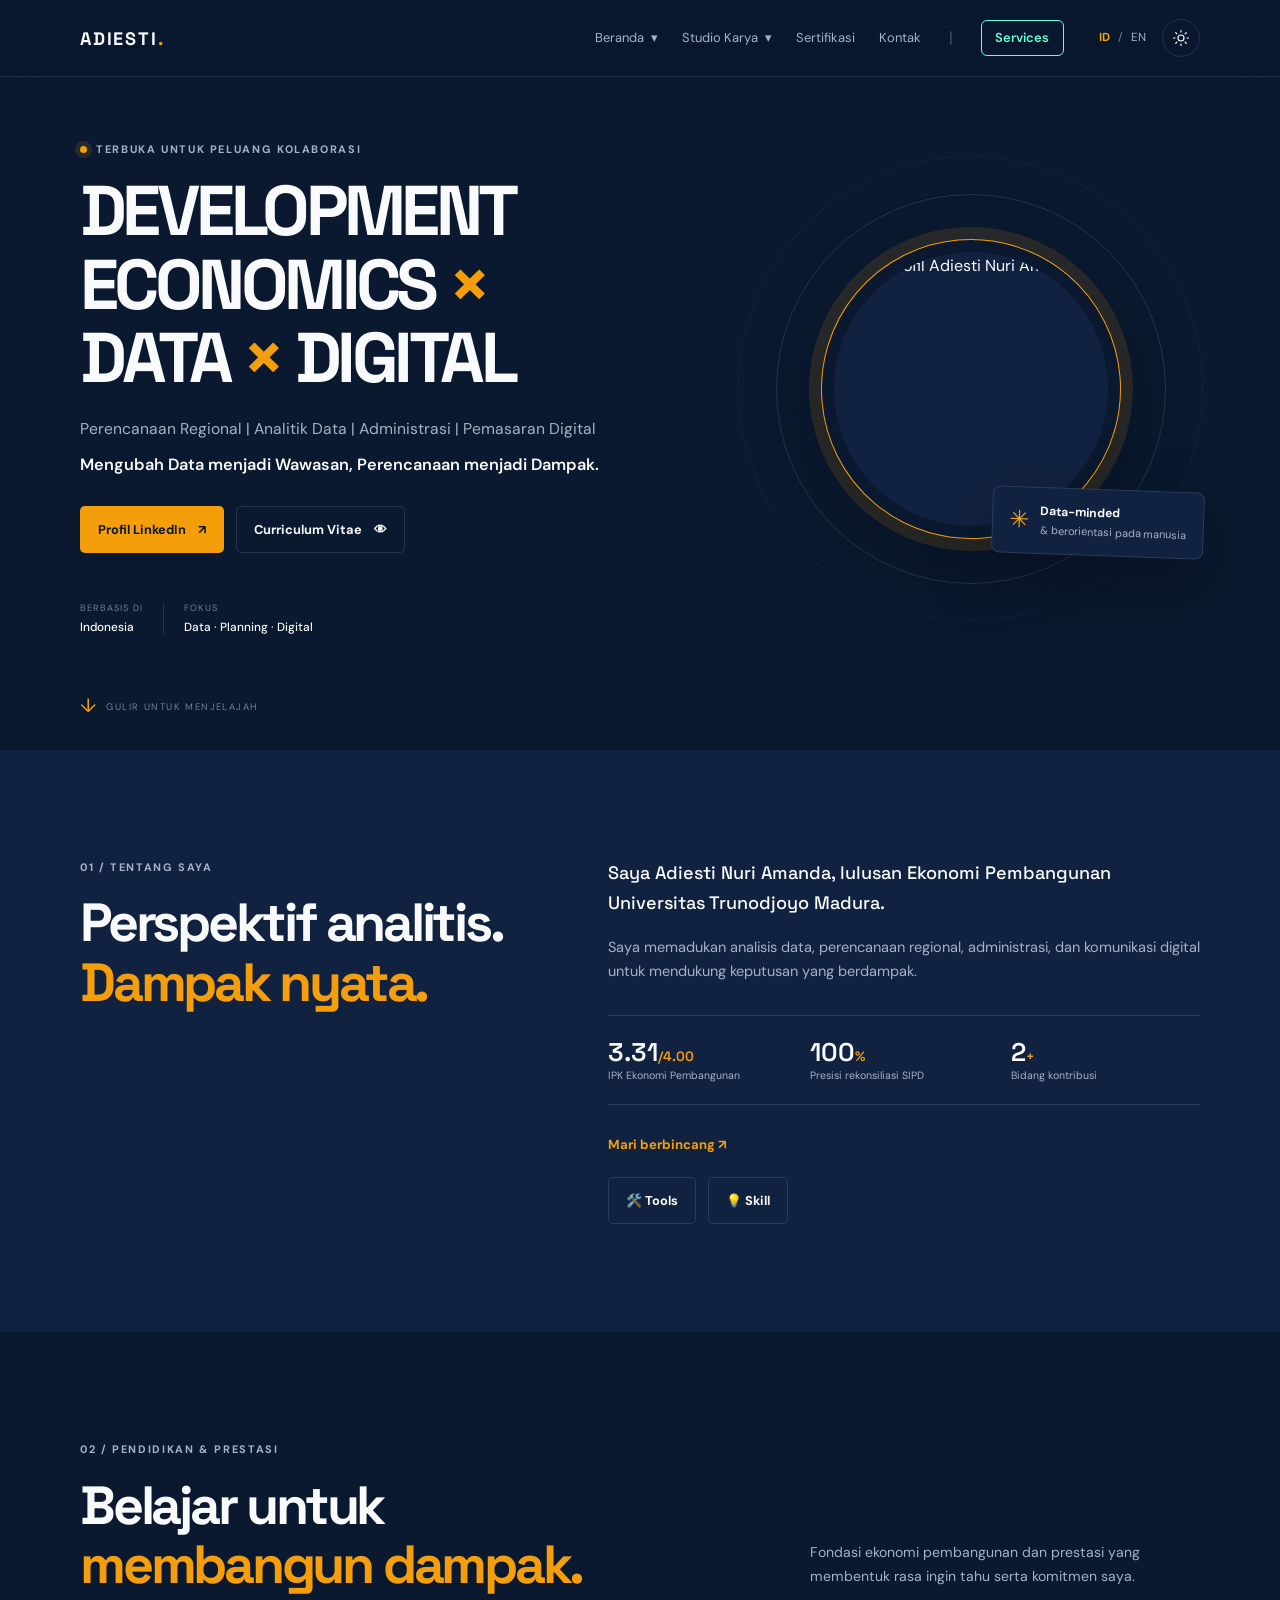
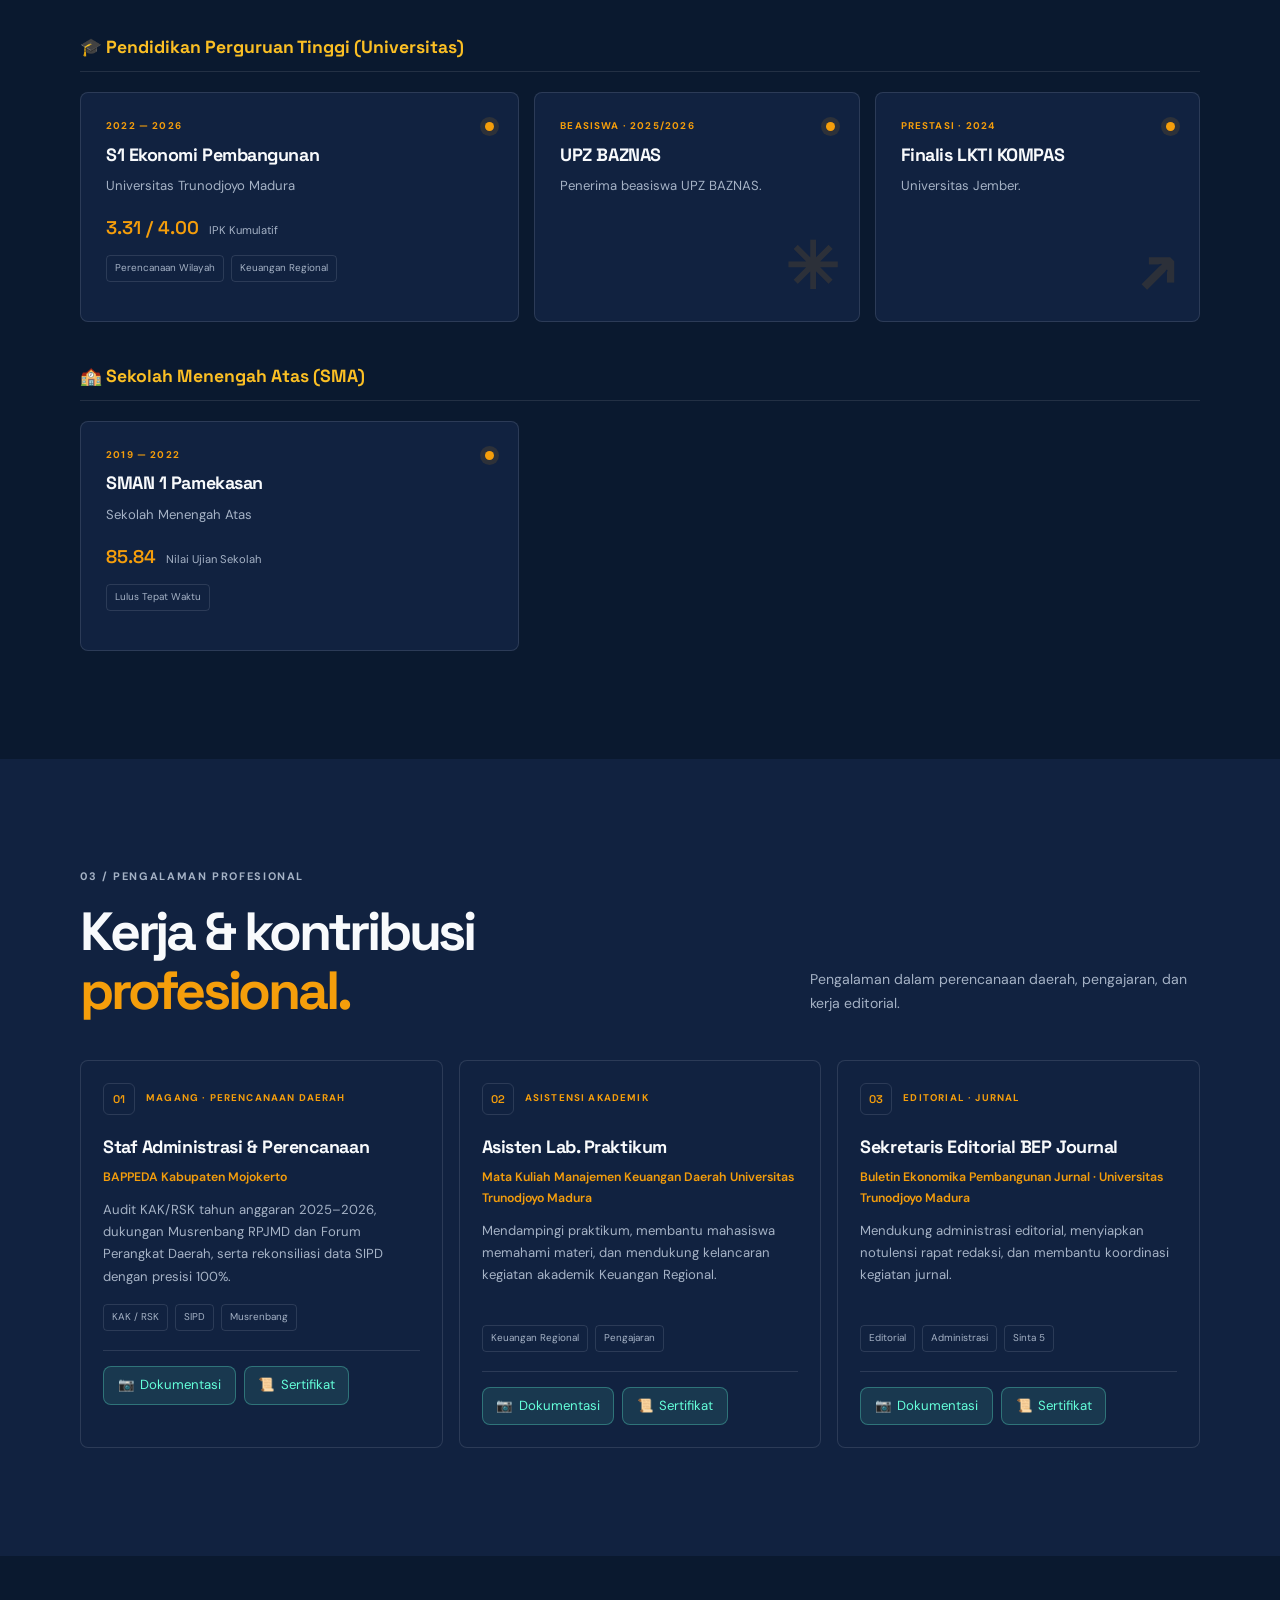
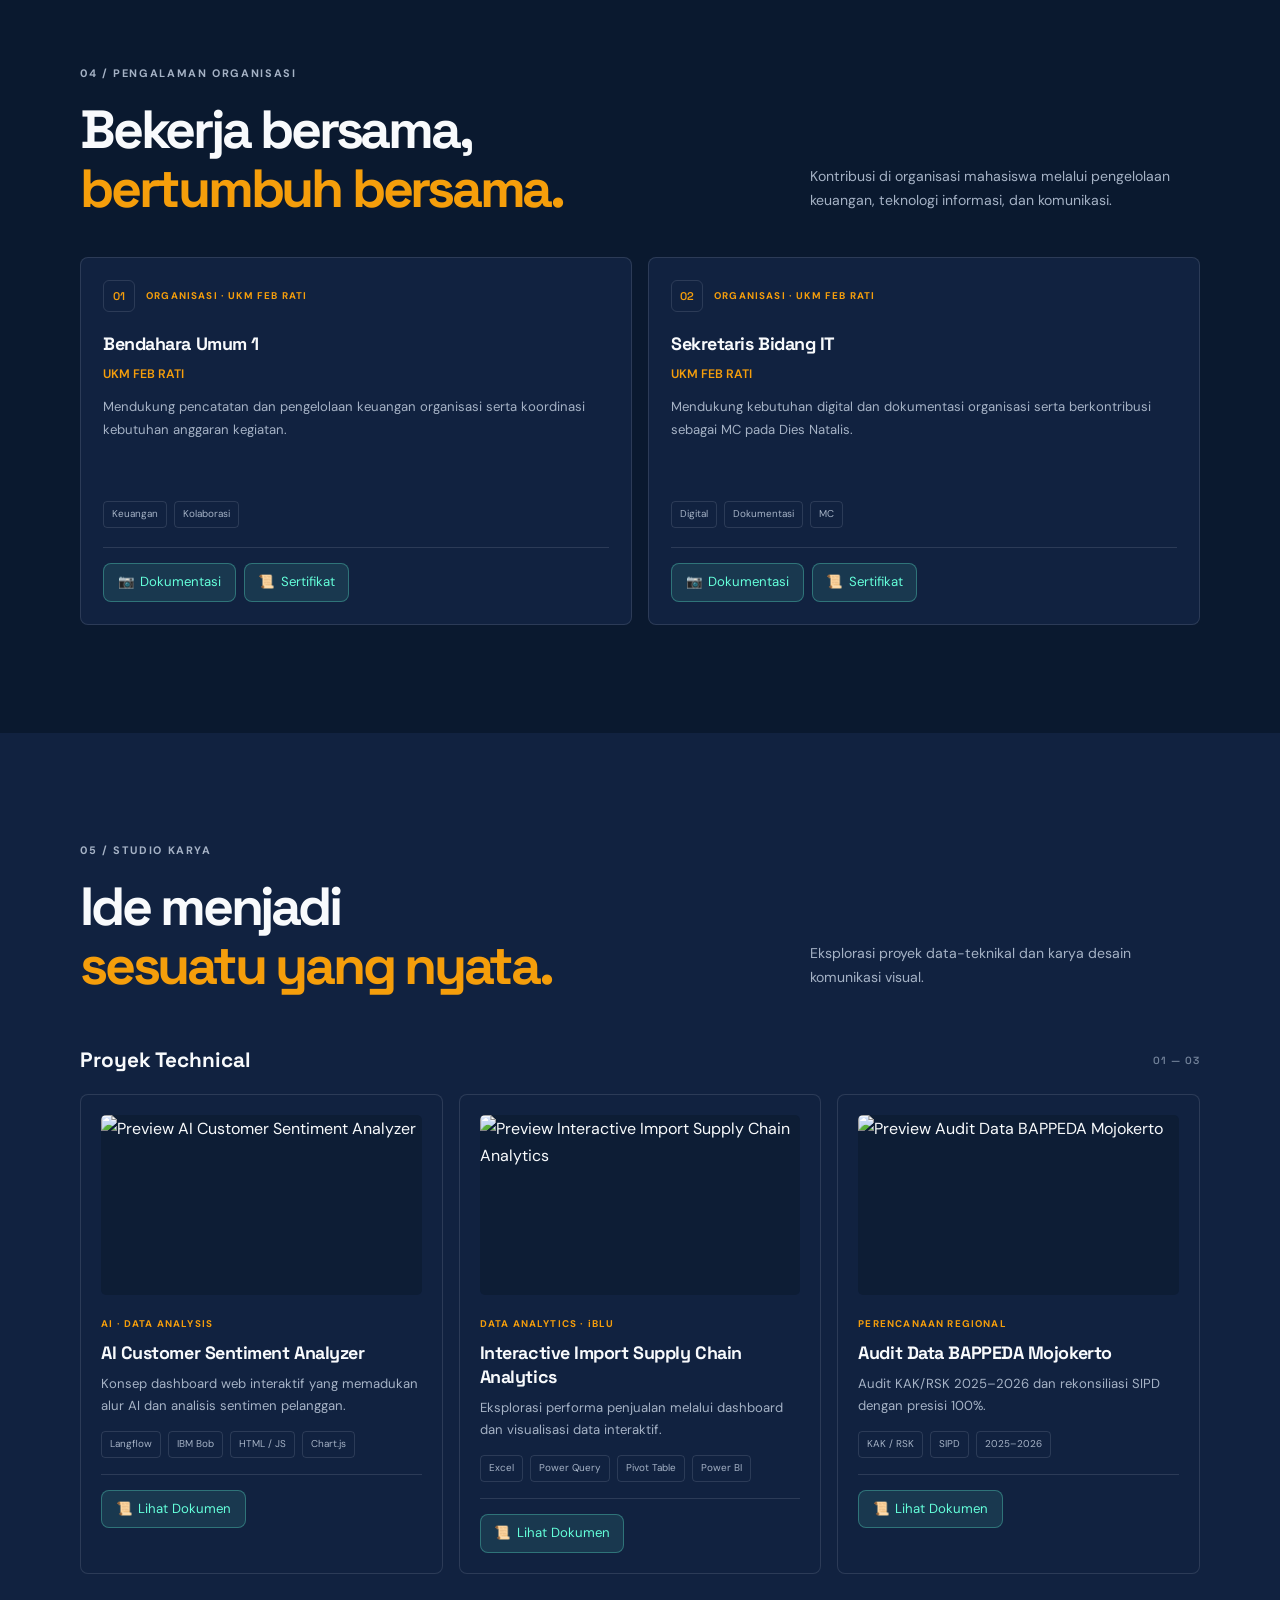
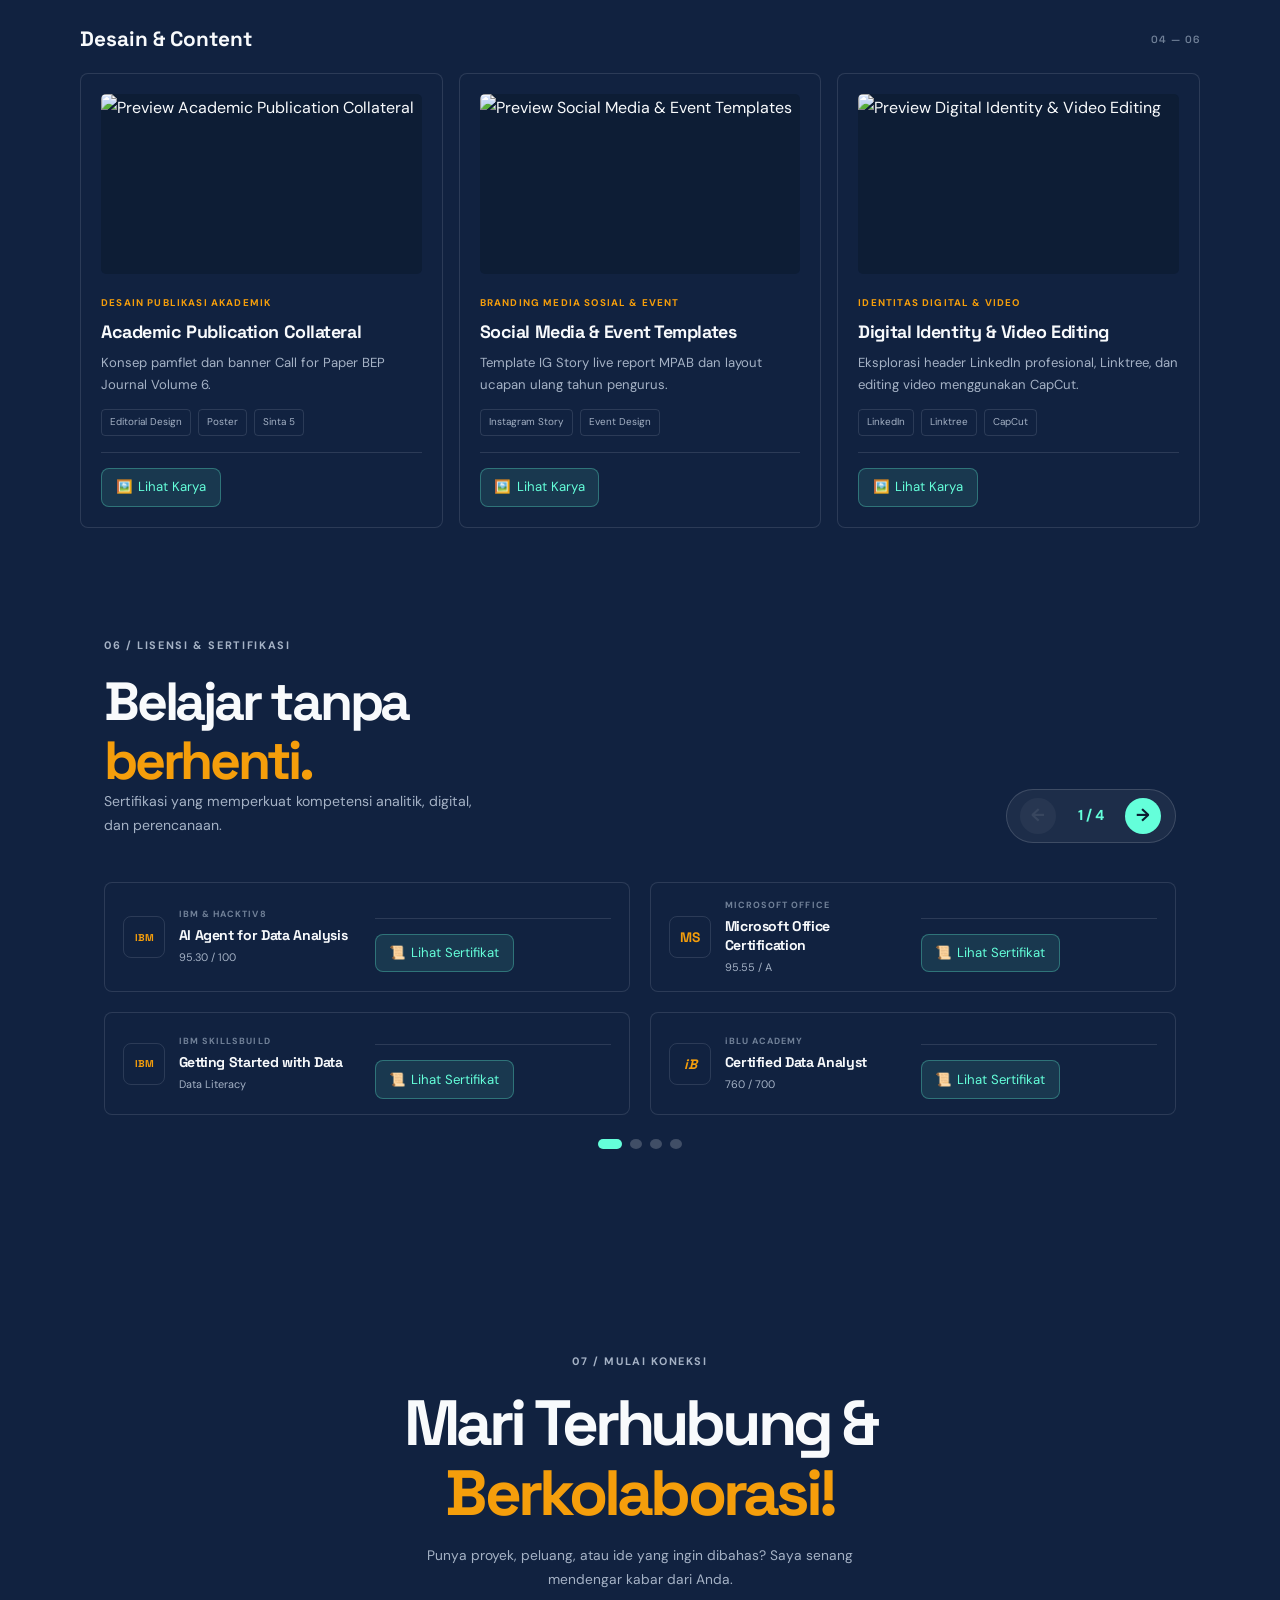
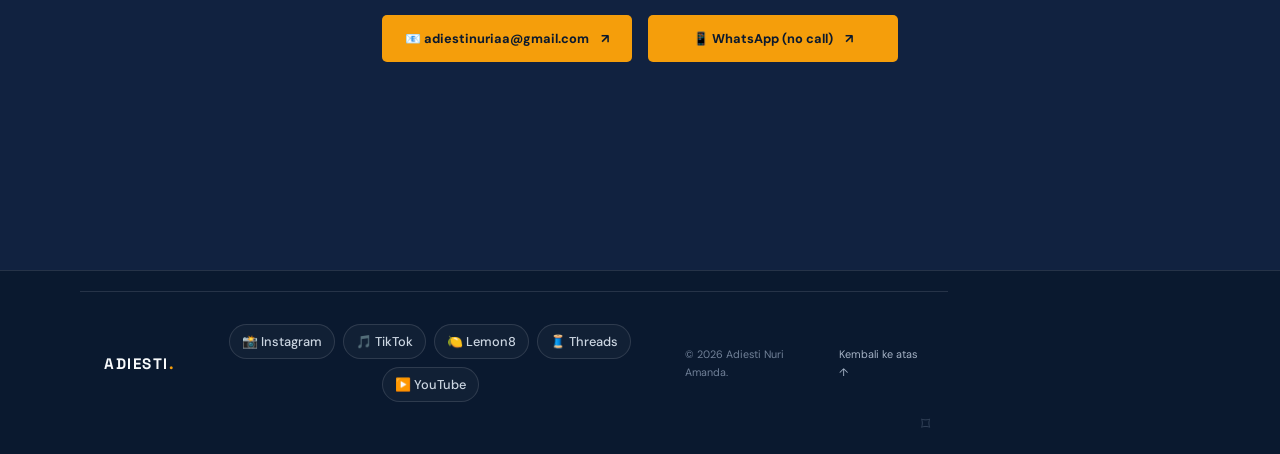
==== commit 0abdfca0: "semua fitur ada perubahan" ====
--- a/index.html
+++ b/index.html
@@ -21,37 +21,50 @@
           <span class="sr-only" data-i18n="openNav">Buka navigasi</span>
           <svg viewBox="0 0 24 24" aria-hidden="true"><path d="M4 7h16M4 12h16M4 17h16" /></svg>
         </button>
+
         <div class="nav-links" id="nav-links">
-          <div class="nav-dropdown">
-            <button class="nav-dropdown-trigger" type="button" aria-expanded="false" aria-controls="home-menu">
-              <span data-i18n="navHome">Beranda</span><span class="chevron" aria-hidden="true">▾</span>
-            </button>
-            <div class="dropdown-menu" id="home-menu">
-              <a href="#about" data-i18n="navAbout">Tentang Saya</a>
-              <a href="#education" data-i18n="navEducation">Pendidikan</a>
-              <div class="nested-dropdown">
-                <button class="nested-trigger" type="button" aria-expanded="false" aria-controls="experience-menu">
-                  <span data-i18n="navExperience">Pengalaman</span><span class="side-chevron" aria-hidden="true">▹</span>
-                </button>
-                <div class="nested-menu" id="experience-menu">
-                  <a href="#work-exp" data-i18n="navWork">Pengalaman Kerja</a>
-                  <a href="#org-exp" data-i18n="navOrg">Pengalaman Organisasi</a>
-                </div>
-              </div>
-            </div>
-          </div>
-          <div class="nav-dropdown">
-            <button class="nav-dropdown-trigger" type="button" aria-expanded="false" aria-controls="studio-menu">
-              <span data-i18n="navStudio">Studio</span><span class="chevron" aria-hidden="true">▾</span>
-            </button>
-            <div class="dropdown-menu" id="studio-menu">
-              <a href="#studio-proyek" data-i18n="navTechnical">Proyek Technical</a>
-              <a href="#studio-desain" data-i18n="navCreative">Desain &amp; Content</a>
-            </div>
-          </div>
-          <a class="nav-direct" href="#certifications" data-i18n="navCertifications">Sertifikasi</a>
-          <a class="nav-direct" href="#contact" data-i18n="navContact">Kontak</a>
-        </div>
+  <!-- BERANDA -->
+  <div class="nav-dropdown">
+    <button class="nav-dropdown-trigger" type="button" aria-expanded="false" aria-controls="home-menu">
+      <span data-i18n="navHome">Beranda</span><span class="chevron" aria-hidden="true">▾</span>
+    </button>
+    <div class="dropdown-menu" id="home-menu">
+      <a href="#about" data-i18n="navAbout">Tentang Saya</a>
+      <a href="#education" data-i18n="navEducation">Pendidikan</a>
+      <div class="nested-dropdown">
+        <button class="nested-trigger" type="button" aria-expanded="false" aria-controls="experience-menu">
+          <span data-i18n="navExperience">Pengalaman</span><span class="side-chevron" aria-hidden="true">▹</span>
+        </button>
+        <div class="nested-menu" id="experience-menu">
+          <a href="#work-exp" data-i18n="navWork">Pengalaman Kerja</a>
+          <a href="#org-exp" data-i18n="navOrg">Pengalaman Organisasi</a>
+        </div>
+      </div>
+    </div>
+  </div>
+
+  <!-- STUDIO KARYA -->
+  <div class="nav-dropdown">
+    <button class="nav-dropdown-trigger" type="button" aria-expanded="false" aria-controls="studio-menu">
+      <span data-i18n="navStudio">Studio</span><span class="chevron" aria-hidden="true">▾</span>
+    </button>
+    <div class="dropdown-menu" id="studio-menu">
+      <a href="#studio-proyek" data-i18n="navTechnical">Proyek Technical</a>
+      <a href="#studio-desain" data-i18n="navCreative">Desain &amp; Content</a>
+    </div>
+  </div>
+
+  <!-- SERTIFIKASI -->
+  <a class="nav-direct" href="#certifications" data-i18n="navCertifications">Sertifikasi</a>
+
+  <!-- KONTAK -->
+  <a class="nav-direct" href="#contact" data-i18n="navContact">Kontak</a>
+
+  <!-- PEMISAH & TOMBOL SERVICES TERPISAH -->
+  <span class="nav-divider" aria-hidden="true" style="opacity: 0.25; margin: 0 0.25rem;">|</span>
+  <a class="nav-direct nav-services-btn" href="services.html" data-i18n="navServices" style="color: #64ffda; border: 1px solid #64ffda; padding: 0.35rem 0.85rem; border-radius: 6px; font-weight: 600;">Services</a>
+</div>
+
         <div class="nav-controls">
           <div class="language-switch" role="group" aria-label="Pilih bahasa">
             <button class="language-button is-active" type="button" data-language="id" aria-pressed="true">ID</button>
@@ -74,56 +87,54 @@
           <p class="hero-subtitle" data-i18n="heroSubtitle">Perencanaan Regional | Analitik Data | Administrasi | Pemasaran Digital</p>
           <p class="hero-tagline" data-i18n="heroTagline">Mengubah Data menjadi Wawasan, Perencanaan menjadi Dampak.</p>
           
+<!-- Tombol Pemicu di Hero Section -->
 <div class="hero-actions">
-  <!-- TOMBOL PROFILE LINKEDIN -->
   <a class="button button-primary" href="https://www.linkedin.com/in/adiestinuriaa" target="_blank" rel="noopener noreferrer">
     <span>Profil LinkedIn</span>
     <span aria-hidden="true">↗</span>
   </a>
   
-  <button class="button button-secondary" type="button" onclick="openCVPreview()">
+  <button class="button button-secondary" type="button" onclick="openCVPreview('id')">
     <span data-i18n="viewCv">Curriculum Vitae</span>
     <span aria-hidden="true">👁</span>
   </button>
- <!-- MODAL PRATINJAU CV TERPROTEKSI -->
+</div>
+
+<!-- MODAL PRATINJAU CV DUAL BAHASA (INDONESIA & INGGIS) -->
 <dialog id="cv-preview-dialog" class="document-dialog" aria-labelledby="cv-preview-title">
-  <div class="dialog-panel document-panel" style="max-width: 900px;">
+  <div class="dialog-panel document-panel" style="max-width: 900px; background: #0a192f; border: 1px solid rgba(255, 255, 255, 0.15); border-radius: 16px; padding: 1.5rem; color: #ffffff;">
     
     <!-- Header Modal -->
     <div class="preview-heading" style="display: flex; justify-content: space-between; align-items: center; padding-bottom: 0.75rem; border-bottom: 1px solid rgba(255,255,255,0.1); flex-wrap: wrap; gap: 0.5rem;">
       <div>
-        <p class="eyebrow" style="color: #fbbf24; margin: 0;">🔒 PROTECTED PREVIEW</p>
-        <h2 id="cv-preview-title" style="margin: 0; font-size: 1.2rem;">Curriculum Vitae — Adiesti Nuri Amanda</h2>
-      </div>
-      <button class="dialog-close icon-button" type="button" onclick="closeCVPreview()" aria-label="Tutup">×</button>
-    </div>
-
-    <!-- Tombol Pilihan Bahasa CV -->
+        <p class="eyebrow" style="color: #fbbf24; margin: 0; font-size: 0.75rem; font-weight: 600;">🔒 PROTECTED PREVIEW</p>
+        <h2 id="cv-preview-title" style="margin: 0; font-size: 1.2rem; color: #ffffff;">Curriculum Vitae — Adiesti Nuri Amanda</h2>
+      </div>
+      <button class="dialog-close icon-button" type="button" onclick="closeCVPreview()" aria-label="Tutup" style="background: rgba(255,255,255,0.1); border: 1px solid rgba(255,255,255,0.2); color: #fff; width: 32px; height: 32px; border-radius: 50%; cursor: pointer; display: flex; align-items: center; justify-content: center;">✕</button>
+    </div>
+
+    <!-- Tombol Pengalih Bahasa CV -->
     <div class="cv-language-selector" style="display: flex; gap: 0.75rem; margin-top: 1rem; justify-content: center; flex-wrap: wrap;">
-      <button id="btn-cv-id" class="button button-secondary" type="button" onclick="switchCVLanguage('id')" style="padding: 0.5rem 1rem; font-size: 0.875rem;">
-        Curriculum Vitae (Bahasa Indonesia)
+      <button id="btn-cv-id" type="button" onclick="switchCVLanguage('id')" style="padding: 0.6rem 1.2rem; font-size: 0.875rem; border-radius: 8px; border: none; cursor: pointer; transition: all 0.2s ease;">
+        CV Indonesia
       </button>
-      <button id="btn-cv-en" class="button button-secondary" type="button" onclick="switchCVLanguage('en')" style="padding: 0.5rem 1rem; font-size: 0.875rem;">
-        Curriculum Vitae (in English)
+      <button id="btn-cv-en" type="button" onclick="switchCVLanguage('en')" style="padding: 0.6rem 1.2rem; font-size: 0.875rem; border-radius: 8px; border: none; cursor: pointer; transition: all 0.2s ease;">
+        CV Inggris (English)
       </button>
     </div>
 
-    <!-- Area Kanvas Pratinjau -->
-    <div class="canvas-guard" id="cv-canvas-guard" style="position: relative; margin-top: 1rem; overflow: hidden; user-select: none; -webkit-user-select: none;">
-      <canvas id="cv-canvas" style="width: 100%; height: auto; display: block; background: #fff;"></canvas>
-      
-      <!-- Sensor Otomatis -->
-      <div id="cv-blur-overlay" class="canvas-blur-overlay" style="display: none; position: absolute; inset: 0; background: rgba(10, 25, 47, 0.95); backdrop-filter: blur(10px); color: #fff; justify-content: center; align-items: center; text-align: center; font-weight: 600; padding: 2rem;">
-        ⚠️ Pratinjau disensor otomatis demi keamanan data.
-      </div>
-    </div>
-
-    <p class="security-note" style="margin-top: 1rem; font-size: 0.8rem; opacity: 0.7; text-align: center;">
-      🔒 Mode Lihat-Saja. Fitur unduh, cetak, dan salin teks telah dinonaktifkan secara permanen.
+    <!-- Area Tampilan File PDF (iFrame Viewer) -->
+    <div class="canvas-guard" id="cv-canvas-guard" style="position: relative; margin-top: 1rem; height: 68vh; border-radius: 8px; overflow: hidden; background: #ffffff;">
+      <iframe id="cv-iframe" src="ENG_ CV_ ADIS_ DATA dan DIGITAL.pdf#toolbar=0&navpanes=0" style="width: 100%; height: 100%; border: none;"></iframe>
+    </div>
+
+    <!-- Catatan Proteksi & Keamanan -->
+    <p class="security-note" style="margin-top: 1rem; font-size: 0.8rem; opacity: 0.7; text-align: center; color: #cbd5e1;">
+      🔒 Mode Lihat-Saja. Gunakan tombol di atas untuk berpindah antara CV Bahasa Indonesia dan Inggris.
     </p>
   </div>
 </dialog>
-</div>
+
           <div class="hero-meta">
             <span><small data-i18n="basedIn">BERBASIS DI</small><strong>Indonesia</strong></span>
             <span class="meta-divider" aria-hidden="true"></span>
@@ -135,7 +146,7 @@
             <div class="portrait">
               <img
                 class="portrait-image"
-                src="PP ADIS.png"
+                src="assets/PP ADIS.png"
                 alt="Foto profil Adiesti Nuri Amanda"
                 width="600"
                 height="600"
@@ -266,139 +277,141 @@
           </div>
 
           <div class="experience-grid">
-            <!-- KARTU 01: BAPPEDA -->
-            <article class="experience-card reveal">
-              <div class="experience-head">
-                <span class="experience-icon">01</span>
-                <span class="card-kicker" data-i18n="internship">MAGANG · PERENCANAAN DAERAH</span>
-              </div>
-              <h3 data-i18n="bappedaRole">Staf Administrasi &amp; Perencanaan</h3>
-              <p class="experience-org">BAPPEDA Kabupaten Mojokerto</p>
-              <p class="muted" data-i18n="bappedaDesc">Audit KAK/RSK tahun anggaran 2025–2026, dukungan Musrenbang RPJMD dan Forum Perangkat Daerah, serta rekonsiliasi data SIPD dengan presisi 100%.</p>
-              <div class="tag-list">
-                <span>KAK / RSK</span>
-                <span>SIPD</span>
-                <span>Musrenbang</span>
-              </div>
-              <div class="document-actions">
-                <button class="document-button" type="button" onclick="openCertModal('Dokumentasi BAPPEDA Mojokerto', 'magang 12.jpg')">
-  📷 <span data-i18n="viewDocumentation">Dokumentasi</span>
-</button>
-                <a class="document-button" href="INTERN BAPPEDA.pdf" target="_blank" rel="noopener noreferrer" style="text-decoration: none;">
-  📄 <span data-i18n="viewCertificate">Buka File PDF</span>
-</a>
-              </div>
-            </article>
-
-            <!-- KARTU 02: ASISTEN LAB -->
-            <article class="experience-card reveal">
-              <div class="experience-head">
-                <span class="experience-icon">02</span>
-                <span class="card-kicker" data-i18n="teachingAssistant">ASISTENSI AKADEMIK</span>
-              </div>
-              <h3 data-i18n="assistantRole">Asisten Lab. Praktikum</h3>
-              <p class="experience-org">Mata Kuliah Manajemen Keuangan Daerah Universitas Trunodjoyo Madura</p>
-              <p class="muted" data-i18n="assistantDesc">Mendampingi praktikum, membantu mahasiswa memahami materi, dan mendukung kelancaran kegiatan akademik Keuangan Regional.</p>
-              <div class="tag-list">
-                <span data-i18n="regionalFinance">Keuangan Regional</span>
-                <span data-i18n="teaching">Pengajaran</span>
-              </div>
-              <div class="document-actions">
-                <button class="document-button" type="button" onclick="openModal('modal-dokumentasi', 'Dokumentasi Asisten Lab')">
-                  📷 <span data-i18n="viewDocumentation">Dokumentasi</span>
-                </button>
-                <button class="document-button" type="button" onclick="openModal('modal-sertifikat', 'Sertifikat Asisten Lab')">
-                  📜 <span data-i18n="viewCertificate">Sertifikat</span>
-                </button>
-              </div>
-            </article>
-
-            <!-- KARTU 03: BEP JOURNAL -->
-            <article class="experience-card reveal">
-              <div class="experience-head">
-                <span class="experience-icon">03</span>
-                <span class="card-kicker" data-i18n="editorialExperience">EDITORIAL · JURNAL</span>
-              </div>
-              <h3 data-i18n="editorialRole">Sekretaris Editorial BEP Journal</h3>
-              <p class="experience-org">Buletin Ekonomika Pembangunan Jurnal · Universitas Trunodjoyo Madura</p>
-              <p class="muted" data-i18n="editorialDesc">Mendukung administrasi editorial, menyiapkan notulensi rapat redaksi, dan membantu koordinasi kegiatan jurnal.</p>
-              <div class="tag-list">
-                <span>Editorial</span>
-                <span>Administrasi</span>
-                <span>Sinta 5</span>
-              </div>
-              <div class="document-actions">
-                <button class="document-button" type="button" onclick="openModal('modal-dokumentasi', 'Dokumentasi BEP Journal')">
-                  📷 <span data-i18n="viewDocumentation">Dokumentasi</span>
-                </button>
-                <button class="document-button" type="button" onclick="openModal('modal-sertifikat', 'Sertifikat BEP Journal')">
-                  📜 <span data-i18n="viewCertificate">Sertifikat</span>
-                </button>
-              </div>
-            </article>
+            <!-- KARTU 01: BAPPEDA MOJOKERTO -->
+<article class="experience-card reveal">
+  <div class="experience-head">
+    <span class="experience-icon">01</span>
+    <span class="card-kicker" data-i18n="internship">MAGANG · PERENCANAAN DAERAH</span>
+  </div>
+  <h3 data-i18n="bappedaRole">Staf Administrasi &amp; Perencanaan</h3>
+  <p class="experience-org">BAPPEDA Kabupaten Mojokerto</p>
+  <p class="muted" data-i18n="bappedaDesc">Audit KAK/RSK tahun anggaran 2025–2026, dukungan Musrenbang RPJMD dan Forum Perangkat Daerah, serta rekonsiliasi data SIPD dengan presisi 100%.</p>
+  <div class="tag-list">
+    <span>KAK / RSK</span>
+    <span>SIPD</span>
+    <span>Musrenbang</span>
+  </div>
+  <div class="document-actions">
+    <button class="document-button" type="button" onclick="openDocModal('Dokumentasi BAPPEDA Mojokerto', 'assets/7.png', 'assets/4.png')">
+      📷 <span data-i18n="viewDocumentation">Dokumentasi</span>
+    </button>
+    <button class="document-button" type="button" onclick="openCertModalSingle('Sertifikat Magang BAPPEDA Mojokerto', 'assets/INTERN BAPPEDA.pdf')">
+      📜 <span data-i18n="viewCertificate">Sertifikat</span>
+    </button>
+  </div>
+</article>
+
+<!-- KARTU 02: ASISTEN LAB -->
+<article class="experience-card reveal">
+  <div class="experience-head">
+    <span class="experience-icon">02</span>
+    <span class="card-kicker" data-i18n="teachingAssistant">ASISTENSI AKADEMIK</span>
+  </div>
+  <h3 data-i18n="assistantRole">Asisten Lab. Praktikum</h3>
+  <p class="experience-org">Mata Kuliah Manajemen Keuangan Daerah Universitas Trunodjoyo Madura</p>
+  <p class="muted" data-i18n="assistantDesc">Mendampingi praktikum, membantu mahasiswa memahami materi, dan mendukung kelancaran kegiatan akademik Keuangan Regional.</p>
+  <div class="tag-list">
+    <span data-i18n="regionalFinance">Keuangan Regional</span>
+    <span data-i18n="teaching">Pengajaran</span>
+  </div>
+  <div class="document-actions">
+    <button class="document-button" type="button" onclick="openDocModal('Dokumentasi Asisten Lab', 'assets/1.png', 'assets/2.png')">
+      📷 <span data-i18n="viewDocumentation">Dokumentasi</span>
+    </button>
+    <button class="document-button" type="button" onclick="openCertModalSingle('Sertifikat Asisten Lab Keuangan Regional', 'assets/ASLAB SERTIF.pdf')">
+      📜 <span data-i18n="viewCertificate">Sertifikat</span>
+    </button>
+  </div>
+</article>
+
+<!-- KARTU 03: BEP JOURNAL -->
+<article class="experience-card reveal">
+  <div class="experience-head">
+    <span class="experience-icon">03</span>
+    <span class="card-kicker" data-i18n="editorialExperience">EDITORIAL · JURNAL</span>
+  </div>
+  <h3 data-i18n="editorialRole">Sekretaris Editorial BEP Journal</h3>
+  <p class="experience-org">Buletin Ekonomika Pembangunan Jurnal · Universitas Trunodjoyo Madura</p>
+  <p class="muted" data-i18n="editorialDesc">Mendukung administrasi editorial, menyiapkan notulensi rapat redaksi, dan membantu koordinasi kegiatan jurnal.</p>
+  <div class="tag-list">
+    <span>Editorial</span>
+    <span>Administrasi</span>
+    <span>Sinta 5</span>
+  </div>
+  <div class="document-actions">
+    <button class="document-button" type="button" onclick="openDocModal('Dokumentasi BEP Journal', 'assets/BEP.jpg', 'assets/kolaborasi rapat bep.jpg')">
+      📷 <span data-i18n="viewDocumentation">Dokumentasi</span>
+    </button>
+    <button class="document-button" type="button" onclick="openCertModalSingle('Sertifikat Editorial BEP Journal', 'assets/bep_cert.jpg')">
+      📜 <span data-i18n="viewCertificate">Sertifikat</span>
+    </button>
+  </div>
+</article>
           </div> <!-- Penutup experience-grid -->
         </div> <!-- Penutup container -->
       </section>
 
-      <!-- SECTION PENGALAMAN ORGANISASI (TERPERBAIKI) -->
-      <section class="section container" id="org-exp">
-        <div class="section-topline reveal">
-          <div class="section-heading">
-            <p class="eyebrow">04 / <span data-i18n="orgEyebrow">PENGALAMAN ORGANISASI</span></p>
-            <h2 data-i18n="orgTitle">Bekerja bersama,<br /><span class="accent">bertumbuh bersama.</span></h2>
-          </div>
-          <p class="section-intro" data-i18n="orgIntro">Kontribusi di organisasi mahasiswa melalui pengelolaan keuangan, teknologi informasi, dan komunikasi.</p>
-        </div>
-
-        <div class="experience-grid">
-          <!-- KARTU 01: BENDAHARA UMUM 1 -->
-          <article class="experience-card reveal">
-            <div class="experience-head">
-              <span class="experience-icon">01</span>
-              <span class="card-kicker" data-i18n="organization">ORGANISASI · UKM FEB RATI</span>
-            </div>
-            <h3 data-i18n="treasurerRole">Bendahara Umum 1</h3>
-            <p class="experience-org">UKM FEB RATI</p>
-            <p class="muted" data-i18n="treasurerDesc">Mendukung pencatatan dan pengelolaan keuangan organisasi serta koordinasi kebutuhan anggaran kegiatan.</p>
-            <div class="tag-list">
-              <span data-i18n="finance">Keuangan</span>
-              <span data-i18n="teamwork">Kolaborasi</span>
-            </div>
-            <div class="document-actions">
-              <button class="document-button" type="button" onclick="openModal('modal-dokumentasi', 'Dokumentasi Bendahara Umum UKM FEB RATI')">
-                📷 <span data-i18n="viewDocumentation">Dokumentasi</span>
-              </button>
-              <button class="document-button" type="button" onclick="openModal('modal-sertifikat', 'Sertifikat Bendahara Umum UKM FEB RATI')">
-                📜 <span data-i18n="viewCertificate">Sertifikat</span>
-              </button>
-            </div>
-          </article>
-
-          <!-- KARTU 02: SEKRETARIS BIDANG IT -->
-          <article class="experience-card reveal">
-            <div class="experience-head">
-              <span class="experience-icon">02</span>
-              <span class="card-kicker" data-i18n="organization">ORGANISASI · UKM FEB RATI</span>
-            </div>
-            <h3 data-i18n="itSecretaryRole">Sekretaris Bidang IT</h3>
-            <p class="experience-org">UKM FEB RATI</p>
-            <p class="muted" data-i18n="itSecretaryDesc">Mendukung kebutuhan digital dan dokumentasi organisasi serta berkontribusi sebagai MC pada Dies Natalis.</p>
-            <div class="tag-list">
-              <span>Digital</span>
-              <span data-i18n="documentation">Dokumentasi</span>
-              <span>MC</span>
-            </div>
-            <div class="document-actions">
-              <button class="document-button" type="button" onclick="openModal('modal-dokumentasi', 'Dokumentasi Sekretaris IT UKM FEB RATI')">
-                📷 <span data-i18n="viewDocumentation">Dokumentasi</span>
-              </button>
-              <button class="document-button" type="button" onclick="openModal('modal-sertifikat', 'Sertifikat Sekretaris IT UKM FEB RATI')">
-                📜 <span data-i18n="viewCertificate">Sertifikat</span>
-              </button>
-            </div>
-          </article>
-        </div>
-      </section>
+      <!-- SECTION PENGALAMAN ORGANISASI -->
+<section class="section container" id="org-exp">
+  <div class="section-topline reveal">
+    <div class="section-heading">
+      <p class="eyebrow">04 / <span data-i18n="orgEyebrow">PENGALAMAN ORGANISASI</span></p>
+      <h2 data-i18n="orgTitle">Bekerja bersama,<br /><span class="accent">bertumbuh bersama.</span></h2>
+    </div>
+    <p class="section-intro" data-i18n="orgIntro">Kontribusi di organisasi mahasiswa melalui pengelolaan keuangan, teknologi informasi, dan komunikasi.</p>
+  </div>
+
+  <div class="experience-grid">
+    <!-- KARTU 01: BENDAHARA UMUM 1 -->
+    <article class="experience-card reveal">
+      <div class="experience-head">
+        <span class="experience-icon">01</span>
+        <span class="card-kicker" data-i18n="organization">ORGANISASI · UKM FEB RATI</span>
+      </div>
+      <h3 data-i18n="treasurerRole">Bendahara Umum 1</h3>
+      <p class="experience-org">UKM FEB RATI</p>
+      <p class="muted" data-i18n="treasurerDesc">Mendukung pencatatan dan pengelolaan keuangan organisasi serta koordinasi kebutuhan anggaran kegiatan.</p>
+      <div class="tag-list">
+        <span data-i18n="finance">Keuangan</span>
+        <span data-i18n="teamwork">Kolaborasi</span>
+      </div>
+      <div class="document-actions">
+        <button class="document-button" type="button" onclick="openDocModal('Dokumentasi Bendahara Umum UKM FEB RATI', 'assets/16.png', 'assets/17.png')">
+          📷 <span data-i18n="viewDocumentation">Dokumentasi</span>
+        </button>
+        <!-- Mengarahkan ke berkas PDF Sertifikat Bendahara -->
+        <button class="document-button" type="button" onclick="openCertModal('Sertifikat Bendahara Umum UKM FEB RATI', 'assets/BENDUM 1 SERTIF.pdf')">
+          📜 <span data-i18n="viewCertificate">Sertifikat</span>
+        </button>
+      </div>
+    </article>
+
+    <!-- KARTU 02: SEKRETARIS BIDANG IT -->
+    <article class="experience-card reveal">
+      <div class="experience-head">
+        <span class="experience-icon">02</span>
+        <span class="card-kicker" data-i18n="organization">ORGANISASI · UKM FEB RATI</span>
+      </div>
+      <h3 data-i18n="itSecretaryRole">Sekretaris Bidang IT</h3>
+      <p class="experience-org">UKM FEB RATI</p>
+      <p class="muted" data-i18n="itSecretaryDesc">Mendukung kebutuhan digital dan dokumentasi organisasi serta berkontribusi sebagai MC pada Dies Natalis.</p>
+      <div class="tag-list">
+        <span>Digital</span>
+        <span data-i18n="documentation">Dokumentasi</span>
+        <span>MC</span>
+      </div>
+      <div class="document-actions">
+        <button class="document-button" type="button" onclick="openDocModal('Dokumentasi Sekretaris IT UKM FEB RATI', 'assets/photo-collage.png.png', 'assets/IT.png')">
+          📷 <span data-i18n="viewDocumentation">Dokumentasi</span>
+        </button>
+        <!-- Mengarahkan ke berkas PDF Sertifikat IT -->
+        <button class="document-button" type="button" onclick="openCertModal('Sertifikat Sekretaris IT UKM FEB RATI', 'assets/SEKRETARIS SERTIF.pdf')">
+          📜 <span data-i18n="viewCertificate">Sertifikat</span>
+        </button>
+      </div>
+    </article>
+  </div>
+</section>
 
       <section class="section alternate studio-section">
         <div class="container">
@@ -420,10 +433,10 @@
     <article class="project-card reveal">
       <!-- 1. Preview Gambar Proyek -->
       <div class="project-visual" style="padding: 0; overflow: hidden; height: 180px;">
-        <img src="preview_ai_sentiment.jpg" alt="Preview AI Customer Sentiment Analyzer" style="width: 100%; height: 100%; object-fit: cover;" />
-      </div>
-
-      <p class="card-kicker">AI · DATA</p>
+        <img src="assets/laptop.png" alt="Preview AI Customer Sentiment Analyzer" style="width: 100%; height: 100%; object-fit: cover;" />
+      </div>
+
+      <p class="card-kicker">AI · DATA ANALYSIS</p>
       <h3>AI Customer Sentiment Analyzer</h3>
       <p class="muted" data-i18n="sentimentDesc">Konsep dashboard web interaktif yang memadukan alur AI dan analisis sentimen pelanggan.</p>
 
@@ -439,22 +452,20 @@
         <button class="document-button" type="button" onclick="event.stopPropagation(); openCertModal('AI Customer Sentiment Analyzer', 'dokumen_ai_sentiment_full.jpg')">
           📜 <span>Lihat Dokumen</span>
         </button>
-        <a class="document-button" href="laporan_ai_sentiment.pdf" target="_blank" rel="noopener noreferrer" style="text-decoration: none;">
-          📄 <span>Buka File PDF</span>
         </a>
       </div>
     </article>
 
-    <!-- KARTU PROYEK 02: INTERACTIVE PIZZA SALES ANALYTICS -->
+    <!-- KARTU PROYEK 02: INTERACTIVE IMPORT SUPPLY CHAIN ANALYTICS -->
     <article class="project-card reveal">
       <!-- 1. Preview Gambar Proyek -->
       <div class="project-visual" style="padding: 0; overflow: hidden; height: 180px;">
-        <img src="preview_pizza_sales.jpg" alt="Preview Interactive Pizza Sales Analytics" style="width: 100%; height: 100%; object-fit: cover;" />
+        <img src="assets/import supply chain.png" alt="Preview Interactive Import Supply Chain Analytics" style="width: 100%; height: 100%; object-fit: cover;" />
       </div>
 
       <p class="card-kicker">DATA ANALYTICS · iBLU</p>
-      <h3 data-i18n="pizzaTitle">Interactive Pizza Sales Analytics</h3>
-      <p class="muted" data-i18n="pizzaDesc">Eksplorasi performa penjualan melalui dashboard dan visualisasi data interaktif.</p>
+      <h3 data-i18n="ChainTitle">Interactive Import Supply Chain Analytics</h3>
+      <p class="muted" data-i18n="ChainDesc">Eksplorasi performa penjualan melalui dashboard dan visualisasi data interaktif.</p>
 
       <div class="tag-list">
         <span>Excel</span>
@@ -468,8 +479,6 @@
         <button class="document-button" type="button" onclick="event.stopPropagation(); openCertModal('Interactive Pizza Sales Analytics', 'dokumen_pizza_sales_full.jpg')">
           📜 <span>Lihat Dokumen</span>
         </button>
-        <a class="document-button" href="laporan_pizza_sales.pdf" target="_blank" rel="noopener noreferrer" style="text-decoration: none;">
-          📄 <span>Buka File PDF</span>
         </a>
       </div>
     </article>
@@ -478,7 +487,7 @@
     <article class="project-card reveal">
       <!-- 1. Preview Gambar Proyek -->
       <div class="project-visual" style="padding: 0; overflow: hidden; height: 180px;">
-        <img src="preview_audit_bappeda.jpg" alt="Preview Audit Data BAPPEDA Mojokerto" style="width: 100%; height: 100%; object-fit: cover;" />
+        <img src="assets/magang 4.png" alt="Preview Audit Data BAPPEDA Mojokerto" style="width: 100%; height: 100%; object-fit: cover;" />
       </div>
 
       <p class="card-kicker" data-i18n="regionalAudit">PERENCANAAN REGIONAL</p>
@@ -496,8 +505,6 @@
         <button class="document-button" type="button" onclick="event.stopPropagation(); openCertModal('Audit Data BAPPEDA Mojokerto', 'dokumen_bappeda_full.jpg')">
           📜 <span>Lihat Dokumen</span>
         </button>
-        <a class="document-button" href="laporan_audit_bappeda.pdf" target="_blank" rel="noopener noreferrer" style="text-decoration: none;">
-          📄 <span>Buka File PDF</span>
         </a>
       </div>
     </article>
@@ -518,7 +525,7 @@
     <article class="project-card reveal">
       <!-- 1. Preview Gambar Utama -->
       <div class="project-visual" style="padding: 0; overflow: hidden; height: 180px;">
-        <img src="preview_bep_journal.jpg" alt="Preview Academic Publication Collateral" style="width: 100%; height: 100%; object-fit: cover;" />
+        <img src="assets/bep pamflet.png" alt="Preview Academic Publication Collateral" style="width: 100%; height: 100%; object-fit: cover;" />
       </div>
 
       <p class="card-kicker" data-i18n="academicDesign">DESAIN PUBLIKASI AKADEMIK</p>
@@ -536,8 +543,6 @@
         <button class="document-button" type="button" onclick="event.stopPropagation(); openCertModal('Academic Publication Collateral', 'foto_bep_journal_full.jpg')">
           🖼️ <span>Lihat Karya</span>
         </button>
-        <a class="document-button" href="laporan_bep_journal.pdf" target="_blank" rel="noopener noreferrer" style="text-decoration: none;">
-          📄 <span>Buka File PDF</span>
         </a>
       </div>
     </article>
@@ -546,7 +551,7 @@
     <article class="project-card reveal">
       <!-- 1. Preview Gambar Utama -->
       <div class="project-visual" style="padding: 0; overflow: hidden; height: 180px;">
-        <img src="preview_social_templates.jpg" alt="Preview Social Media & Event Templates" style="width: 100%; height: 100%; object-fit: cover;" />
+        <img src="assets/pphoto-collage.png" alt="Preview Social Media & Event Templates" style="width: 100%; height: 100%; object-fit: cover;" />
       </div>
 
       <p class="card-kicker" data-i18n="socialBranding">BRANDING MEDIA SOSIAL &amp; EVENT</p>
@@ -563,8 +568,6 @@
         <button class="document-button" type="button" onclick="event.stopPropagation(); openCertModal('Social Media & Event Templates', 'foto_social_templates_full.jpg')">
           🖼️ <span>Lihat Karya</span>
         </button>
-        <a class="document-button" href="laporan_social_templates.pdf" target="_blank" rel="noopener noreferrer" style="text-decoration: none;">
-          📄 <span>Buka File PDF</span>
         </a>
       </div>
     </article>
@@ -573,7 +576,7 @@
     <article class="project-card reveal">
       <!-- 1. Preview Gambar Utama -->
       <div class="project-visual" style="padding: 0; overflow: hidden; height: 180px;">
-        <img src="preview_digital_identity.jpg" alt="Preview Digital Identity & Video Editing" style="width: 100%; height: 100%; object-fit: cover;" />
+        <img src="assets/photo-collage.png (1).png" alt="Preview Digital Identity & Video Editing" style="width: 100%; height: 100%; object-fit: cover;" />
       </div>
 
       <p class="card-kicker" data-i18n="digitalIdentity">IDENTITAS DIGITAL &amp; VIDEO</p>
@@ -591,8 +594,6 @@
         <button class="document-button" type="button" onclick="event.stopPropagation(); openCertModal('Digital Identity & Video Editing', 'foto_digital_identity_full.jpg')">
           🖼️ <span>Lihat Karya</span>
         </button>
-        <a class="document-button" href="laporan_digital_identity.pdf" target="_blank" rel="noopener noreferrer" style="text-decoration: none;">
-          📄 <span>Buka File PDF</span>
         </a>
       </div>
     </article>
@@ -627,11 +628,23 @@
       <div class="cert-grid-4">
         <article class="cert-card">
           <div style="display: flex; align-items: center; gap: 0.85rem;">
+            <span class="cert-mark ibm">IBM</span>
+            <div><p class="cert-issuer">IBM &amp; HACKTIV8</p><h3>AI Agent for Data Analysis</h3><p class="cert-score">95.30 / 100</p></div>
+          </div>
+          <div class="document-actions" style="margin-top: 1rem;">
+            <button class="document-button" type="button" onclick="openCertModal('AI Agent for Data Analysis - IBM & Hacktiv8', 'assets/DATA ANALYST IBM.pdf')">
+              📜 <span>Lihat Sertifikat</span>
+            </button>
+          </div>
+        </article>
+
+        <article class="cert-card">
+          <div style="display: flex; align-items: center; gap: 0.85rem;">
             <span class="cert-mark">MS</span>
             <div><p class="cert-issuer">MICROSOFT OFFICE</p><h3>Microsoft Office Certification</h3><p class="cert-score">95.55 / A</p></div>
           </div>
           <div class="document-actions" style="margin-top: 1rem;">
-            <button class="document-button" type="button" onclick="openCertModal('Microsoft Office Certification', 'foto_sertifikat_ms_office.jpg')">
+            <button class="document-button" type="button" onclick="openCertModal('Microsoft Office Certification', 'assets/MS OFFICE LKP.pdf')">
               📜 <span>Lihat Sertifikat</span>
             </button>
           </div>
@@ -651,23 +664,11 @@
 
         <article class="cert-card">
           <div style="display: flex; align-items: center; gap: 0.85rem;">
-            <span class="cert-mark ibm">IBM</span>
-            <div><p class="cert-issuer">IBM &amp; HACKTIV8</p><h3>AI Agent for Data Analysis</h3><p class="cert-score">95.30 / 100</p></div>
-          </div>
-          <div class="document-actions" style="margin-top: 1rem;">
-            <button class="document-button" type="button" onclick="openCertModal('AI Agent for Data Analysis - IBM & Hacktiv8', 'foto_sertifikat_ibm_ai.jpg')">
-              📜 <span>Lihat Sertifikat</span>
-            </button>
-          </div>
-        </article>
-
-        <article class="cert-card">
-          <div style="display: flex; align-items: center; gap: 0.85rem;">
             <span class="cert-mark iblu">iB</span>
             <div><p class="cert-issuer">iBLU ACADEMY</p><h3>Certified Data Analyst</h3><p class="cert-score">760 / 700</p></div>
           </div>
           <div class="document-actions" style="margin-top: 1rem;">
-            <button class="document-button" type="button" onclick="openCertModal('Certified Data Analyst - iBLU Academy', 'foto_sertifikat_iblu.jpg')">
+            <button class="document-button" type="button" onclick="openCertModal('Certified Data Analyst - iBLU Academy', 'assets/DATA ANALYSIS IBLU ACADEMY.pdf')">
               📜 <span>Lihat Sertifikat</span>
             </button>
           </div>
@@ -928,12 +929,33 @@
         <strong style="font-size: 0.85rem; color: #e2e8f0; display: block;">Excel / Spreadsheet</strong>
       </div>
       <div style="background: rgba(255,255,255,0.05); border: 1px solid rgba(255,255,255,0.1); padding: 0.75rem; border-radius: 10px; text-align: center;">
+        <span style="font-size: 1.5rem; display: block; margin-bottom: 0.25rem;">📜</span>
+        <strong style="font-size: 0.85rem; color: #e2e8f0; display: block;">Excel Power Query</strong>
+      </div>
+
+      <div style="background: rgba(255,255,255,0.05); border: 1px solid rgba(255,255,255,0.1); padding: 0.75rem; border-radius: 10px; text-align: center;">
         <span style="font-size: 1.5rem; display: block; margin-bottom: 0.25rem;">📙</span>
-        <strong style="font-size: 0.85rem; color: #e2e8f0; display: block;">Powerpoint</strong>
+        <strong style="font-size: 0.85rem; color: #e2e8f0; display: block;">Powerpoint / Slide</strong>
+      </div>
+      <div style="background: rgba(255,255,255,0.05); border: 1px solid rgba(255,255,255,0.1); padding: 0.75rem; border-radius: 10px; text-align: center;">
+        <span style="font-size: 1.5rem; display: block; margin-bottom: 0.25rem;">📈</span>
+        <strong style="font-size: 0.85rem; color: #e2e8f0; display: block;"> Langflow</strong>
+      </div>
+      <div style="background: rgba(255,255,255,0.05); border: 1px solid rgba(255,255,255,0.1); padding: 0.75rem; border-radius: 10px; text-align: center;">
+        <span style="font-size: 1.5rem; display: block; margin-bottom: 0.25rem;">🕹</span>
+        <strong style="font-size: 0.85rem; color: #e2e8f0; display: block;">IBM Bob</strong>
+      </div>
+      <div style="background: rgba(255,255,255,0.05); border: 1px solid rgba(255,255,255,0.1); padding: 0.75rem; border-radius: 10px; text-align: center;">
+        <span style="font-size: 1.5rem; display: block; margin-bottom: 0.25rem;">📉</span>
+        <strong style="font-size: 0.85rem; color: #e2e8f0; display: block;">Power BI</strong>
+      </div>
+      <div style="background: rgba(255,255,255,0.05); border: 1px solid rgba(255,255,255,0.1); padding: 0.75rem; border-radius: 10px; text-align: center;">
+        <span style="font-size: 1.5rem; display: block; margin-bottom: 0.25rem;">🖇</span>
+        <strong style="font-size: 0.85rem; color: #e2e8f0; display: block;">Visual Studio Code</strong>
       </div>
       <div style="background: rgba(255,255,255,0.05); border: 1px solid rgba(255,255,255,0.1); padding: 0.75rem; border-radius: 10px; text-align: center;">
         <span style="font-size: 1.5rem; display: block; margin-bottom: 0.25rem;">🎨</span>
-        <strong style="font-size: 0.85rem; color: #e2e8f0; display: block;">Adobe Illustrator</strong>
+        <strong style="font-size: 0.85rem; color: #e2e8f0; display: block;">Adobe Illustrator (basic)</strong>
       </div>
       <div style="background: rgba(255,255,255,0.05); border: 1px solid rgba(255,255,255,0.1); padding: 0.75rem; border-radius: 10px; text-align: center;">
         <span style="font-size: 1.5rem; display: block; margin-bottom: 0.25rem;">🖌️</span>
@@ -941,7 +963,7 @@
       </div>
       <div style="background: rgba(255,255,255,0.05); border: 1px solid rgba(255,255,255,0.1); padding: 0.75rem; border-radius: 10px; text-align: center;">
         <span style="font-size: 1.5rem; display: block; margin-bottom: 0.25rem;">🧊</span>
-        <strong style="font-size: 0.85rem; color: #e2e8f0; display: block;">SketchUp</strong>
+        <strong style="font-size: 0.85rem; color: #e2e8f0; display: block;">SketchUp (basic)</strong>
       </div>
       <div style="background: rgba(255,255,255,0.05); border: 1px solid rgba(255,255,255,0.1); padding: 0.75rem; border-radius: 10px; text-align: center;">
         <span style="font-size: 1.5rem; display: block; margin-bottom: 0.25rem;">🎬</span>
@@ -953,7 +975,7 @@
       </div>
       <div style="background: rgba(255,255,255,0.05); border: 1px solid rgba(255,255,255,0.1); padding: 0.75rem; border-radius: 10px; text-align: center;">
         <span style="font-size: 1.5rem; display: block; margin-bottom: 0.25rem;">💎</span>
-        <strong style="font-size: 0.85rem; color: #e2e8f0; display: block;">Figma</strong>
+        <strong style="font-size: 0.85rem; color: #e2e8f0; display: block;">Figma (basic)</strong>
       </div>
     </div>
 
@@ -987,6 +1009,9 @@
         <div style="display:flex; gap:0.5rem; flex-wrap:wrap;">
           <span style="background:rgba(255,255,255,0.08); border:1px solid rgba(255,255,255,0.15); padding:0.35rem 0.65rem; border-radius:20px; font-size:0.8rem; color:#e2e8f0;">Data Analytic</span>
           <span style="background:rgba(255,255,255,0.08); border:1px solid rgba(255,255,255,0.15); padding:0.35rem 0.65rem; border-radius:20px; font-size:0.8rem; color:#e2e8f0;">Data Entry</span>
+          <span style="background:rgba(255,255,255,0.08); border:1px solid rgba(255,255,255,0.15); padding:0.35rem 0.65rem; border-radius:20px; font-size:0.8rem; color:#e2e8f0;">Data Visualization</span>
+          <span style="background:rgba(255,255,255,0.08); border:1px solid rgba(255,255,255,0.15); padding:0.35rem 0.65rem; border-radius:20px; font-size:0.8rem; color:#e2e8f0;">Pivot Table</span>
+          <span style="background:rgba(255,255,255,0.08); border:1px solid rgba(255,255,255,0.15); padding:0.35rem 0.65rem; border-radius:20px; font-size:0.8rem; color:#e2e8f0;">Editor Publishing</span>
           <span style="background:rgba(255,255,255,0.08); border:1px solid rgba(255,255,255,0.15); padding:0.35rem 0.65rem; border-radius:20px; font-size:0.8rem; color:#e2e8f0;">Administration</span>
           <span style="background:rgba(255,255,255,0.08); border:1px solid rgba(255,255,255,0.15); padding:0.35rem 0.65rem; border-radius:20px; font-size:0.8rem; color:#e2e8f0;">Microsoft Office</span>
           <span style="background:rgba(255,255,255,0.08); border:1px solid rgba(255,255,255,0.15); padding:0.35rem 0.65rem; border-radius:20px; font-size:0.8rem; color:#e2e8f0;">Graphic Design</span>
@@ -1078,7 +1103,7 @@
 </dialog>
 
 <!-- POP-UP MODAL PRATINJAU SERTIFIKAT -->
-<dialog id="cert-viewer-modal" class="protected-modal" style="border:none; background:transparent; padding:0; margin:auto; max-width:650px; width:90%;">
+<dialog id="cert-viewer-modal" class="protected-modal" style="border:none; background:transparent; padding:0; margin:auto; max-width:750px; width:92%;">
   <div class="modal-content" style="background: #0a192f; border: 1px solid rgba(255, 255, 255, 0.15); border-radius: 16px; padding: 1.5rem; color: #ffffff;">
     
     <!-- Header Modal -->
@@ -1090,10 +1115,12 @@
       <button type="button" onclick="closeModal('cert-viewer-modal')" aria-label="Tutup" style="background: rgba(255,255,255,0.1); border: 1px solid rgba(255,255,255,0.2); color: #fff; width: 32px; height: 32px; border-radius: 50%; cursor: pointer; display: flex; align-items: center; justify-content: center;">✕</button>
     </div>
     
-    <!-- Area Gambar -->
+    <!-- Area Tampilan Berkas (Dinamis: PDF / Gambar) -->
     <div style="position: relative; padding: 1rem 0; text-align: center;">
-      <div style="position: absolute; top: 50%; left: 50%; transform: translate(-50%, -50%) rotate(-30deg); font-size: 0.85rem; font-weight: 700; color: rgba(255, 255, 255, 0.15); pointer-events: none; white-space: nowrap;">CONFIDENTIAL • ADIESTI NURI AMANDA • DO NOT COPY</div>
-      <img id="cert-viewer-img" src="" alt="Pratinjau Sertifikat" style="max-width: 100%; height: auto; border-radius: 8px; border: 1px solid rgba(255,255,255,0.1);" ondragstart="return false;" oncontextmenu="return false;">
+      <div style="position: absolute; top: 50%; left: 50%; transform: translate(-50%, -50%) rotate(-30deg); font-size: 0.85rem; font-weight: 700; color: rgba(255, 255, 255, 0.15); pointer-events: none; white-space: nowrap; z-index: 10;">CONFIDENTIAL • ADIESTI NURI AMANDA • DO NOT COPY</div>
+      
+      <!-- Konten disisipkan otomatis via JavaScript -->
+      <div id="cert-viewer-content" style="width: 100%; min-height: 480px;"></div>
     </div>
     
     <!-- Footer Modal -->
--- a/styles.css
+++ b/styles.css
@@ -437,4 +437,686 @@
   z-index: 10;
   width: 150%;
   text-align: center;
+}
+
+/* ========================================== */
+/* STYLING MEDIA SOSIAL FOOTER                */
+/* ========================================== */
+.footer-socials {
+  display: flex;
+  gap: 0.5rem;
+  align-items: center;
+  justify-content: center;
+  flex-wrap: wrap;
+  margin: 0.75rem 0;
+}
+
+.footer-socials a {
+  color: #cbd5e1;
+  font-size: 0.8rem;
+  font-weight: 500;
+  text-decoration: none;
+  padding: 0.35rem 0.75rem;
+  border: 1px solid rgba(255, 255, 255, 0.12);
+  border-radius: 20px;
+  background: rgba(255, 255, 255, 0.03);
+  transition: all 0.25s ease-in-out;
+  display: inline-flex;
+  align-items: center;
+}
+
+.footer-socials a:hover {
+  color: #64ffda;
+  border-color: #64ffda;
+  background: rgba(100, 255, 218, 0.08);
+  transform: translateY(-2px);
+}
+
+/* ========================================== */
+/* PERBAIKAN STYLING POP-UP MODAL (DIALOG)   */
+/* ========================================== */
+
+/* Reset style bawaan elemen dialog browser */
+dialog.document-dialog {
+  border: none;
+  background: transparent;
+  padding: 0;
+  margin: auto;
+  max-width: 90vw;
+  width: 100%;
+  max-height: 90vh;
+  box-shadow: none;
+  outline: none;
+  overflow: visible;
+}
+
+/* Latar belakang gelap redup (backdrop) saat pop-up terbuka */
+dialog.document-dialog::backdrop {
+  background: rgba(10, 25, 47, 0.85);
+  backdrop-filter: blur(8px);
+}
+
+/* Kontainer panel di dalam dialog */
+dialog.document-dialog .dialog-panel {
+  background: #0a192f;
+  border: 1px solid rgba(255, 255, 255, 0.15);
+  border-radius: 16px;
+  padding: 1.75rem;
+  box-shadow: 0 20px 40px rgba(0, 0, 0, 0.5);
+  color: #ffffff;
+  margin: 0 auto;
+}
+
+/* Area scroll tunggal di dalam modal */
+.modal-scroll-body {
+  max-height: 60vh;
+  overflow-y: auto;
+  padding-right: 0.5rem;
+  margin-top: 1.25rem;
+}
+
+/* Custom Scrollbar halus bergaya dark mode */
+.modal-scroll-body::-webkit-scrollbar {
+  width: 6px;
+}
+.modal-scroll-body::-webkit-scrollbar-track {
+  background: rgba(255, 255, 255, 0.05);
+  border-radius: 4px;
+}
+.modal-scroll-body::-webkit-scrollbar-thumb {
+  background: rgba(255, 255, 255, 0.2);
+  border-radius: 4px;
+}
+.modal-scroll-body::-webkit-scrollbar-thumb:hover {
+  background: #64ffda;
+}
+
+/* ========================================== */
+/* PERBAIKAN STYLING DIALOG MODAL SKILL       */
+/* ========================================== */
+
+dialog#skills-modal {
+  border: none;
+  background: transparent;
+  padding: 0;
+  margin: auto;
+  max-width: 650px;
+  width: 90%;
+  box-shadow: none;
+  outline: none;
+}
+
+dialog#skills-modal::backdrop {
+  background: rgba(10, 25, 47, 0.85);
+  backdrop-filter: blur(8px);
+}
+
+dialog#skills-modal .dialog-panel {
+  background: #0a192f !important;
+  border: 1px solid rgba(255, 255, 255, 0.15);
+  border-radius: 16px;
+  padding: 1.75rem;
+  color: #ffffff !important;
+  box-shadow: 0 20px 40px rgba(0, 0, 0, 0.5);
+  margin: 0 auto;
+}
+
+/* ========================================== */
+/* PERBAIKAN TAMPILAN POP-UP SKILL & SCROLL   */
+/* ========================================== */
+
+dialog#skills-modal {
+  border: none;
+  background: transparent;
+  padding: 0;
+  margin: auto;
+  max-width: 650px;
+  width: 90%;
+  max-height: 85vh;
+  box-shadow: none;
+  outline: none;
+  overflow: visible;
+}
+
+dialog#skills-modal::backdrop {
+  background: rgba(10, 25, 47, 0.85);
+  backdrop-filter: blur(8px);
+}
+
+dialog#skills-modal .dialog-panel {
+  background: #0a192f !important;
+  border: 1px solid rgba(255, 255, 255, 0.15);
+  border-radius: 16px;
+  padding: 1.75rem;
+  color: #ffffff !important;
+  box-shadow: 0 20px 40px rgba(0, 0, 0, 0.5);
+  display: flex;
+  flex-direction: column;
+  max-height: 80vh;
+  overflow: hidden;
+}
+
+/* Container khusus scroll vertikal */
+.skills-scroll-container {
+  display: flex;
+  flex-direction: column;
+  gap: 1.25rem;
+  margin-top: 1.25rem;
+  max-height: 55vh;
+  overflow-y: auto;
+  padding-right: 0.5rem;
+}
+
+/* Styling scrollbar halus beraksen hijau/cyan */
+.skills-scroll-container::-webkit-scrollbar {
+  width: 6px;
+}
+.skills-scroll-container::-webkit-scrollbar-track {
+  background: rgba(255, 255, 255, 0.05);
+  border-radius: 4px;
+}
+.skills-scroll-container::-webkit-scrollbar-thumb {
+  background: #64ffda;
+  border-radius: 4px;
+}
+
+/* Style Dasar Modal Dialog */
+.protected-modal {
+  border: none;
+  background: transparent;
+  padding: 0;
+  margin: auto;
+  max-width: 650px;
+  width: 92%;
+  outline: none;
+}
+
+.modal-content {
+  background: #0a192f;
+  border: 1px solid rgba(255, 255, 255, 0.2);
+  border-radius: 16px;
+  padding: 1.5rem;
+  color: #ffffff;
+  box-shadow: 0 10px 30px rgba(0, 0, 0, 0.6);
+  display: flex;
+  flex-direction: column;
+  max-height: 85vh;
+  position: relative;
+  overflow: hidden;
+}
+
+.modal-header {
+  display: flex;
+  justify-content: space-between;
+  align-items: center;
+  padding-bottom: 0.75rem;
+  border-bottom: 1px solid rgba(255, 255, 255, 0.15);
+  flex-shrink: 0;
+}
+
+.modal-subtitle {
+  color: #fbbf24;
+  margin: 0;
+  font-size: 0.75rem;
+  font-weight: 600;
+  letter-spacing: 1px;
+}
+
+.modal-title {
+  margin: 0;
+  font-size: 1.2rem;
+  color: #ffffff;
+}
+
+.btn-close {
+  background: rgba(255, 255, 255, 0.1);
+  border: 1px solid rgba(255, 255, 255, 0.2);
+  color: #ffffff;
+  font-size: 1.1rem;
+  width: 32px;
+  height: 32px;
+  border-radius: 50%;
+  cursor: pointer;
+}
+
+.modal-body {
+  overflow-y: auto;
+  max-height: 60vh;
+  margin-top: 1rem;
+  position: relative;
+}
+
+.modal-footer {
+  margin-top: 1rem;
+  text-align: right;
+  flex-shrink: 0;
+}
+
+.btn-secondary {
+  background: rgba(255, 255, 255, 0.1);
+  border: 1px solid rgba(255, 255, 255, 0.2);
+  color: #ffffff;
+  padding: 0.4rem 1.2rem;
+  border-radius: 8px;
+  cursor: pointer;
+}
+
+/* ========================================== */
+/* FITUR PROTEKSI KEAMANAN DOKUMEN */
+/* ========================================== */
+
+/* 1. Mencegah Seleksi Teks & Seret Gambar */
+.protected-modal, .protected-img {
+  -webkit-user-select: none;
+  -moz-user-select: none;
+  -ms-user-select: none;
+  user-select: none;
+  -webkit-user-drag: none;
+  pointer-events: auto;
+}
+
+.protected-img {
+  width: 100%;
+  border-radius: 8px;
+  margin-bottom: 1rem;
+  display: block;
+  object-fit: contain;
+  transition: filter 0.3s ease;
+}
+
+/* 2. Watermark Menyilang Transparan */
+.watermark-overlay {
+  position: absolute;
+  top: 0;
+  left: 0;
+  width: 100%;
+  height: 100%;
+  pointer-events: none;
+  z-index: 10;
+  display: flex;
+  align-items: center;
+  justify-content: center;
+  font-size: 1.1rem;
+  font-weight: 800;
+  color: rgba(255, 255, 255, 0.18);
+  text-transform: uppercase;
+  transform: rotate(-30deg);
+  text-align: center;
+  white-space: nowrap;
+}
+
+/* 3. Efek Sensor/Blur Saat Layar Kehilangan Fokus */
+.blur-protection {
+  filter: blur(25px) grayscale(100%) !important;
+}
+
+/* 4. Proteksi Cetak (Sembunyikan Gambar Saat Dicetak/Print) */
+@media print {
+  body {
+    display: none !important;
+  }
+}
+
+/* Layout Grid 4 Kartu per Slide (2x2) */
+.cert-grid-4 {
+  display: grid;
+  grid-template-columns: repeat(2, 1fr);
+  gap: 1.25rem;
+}
+
+@media (max-width: 768px) {
+  .cert-grid-4 {
+    grid-template-columns: 1fr;
+  }
+}
+
+.cert-card {
+  cursor: pointer;
+  transition: transform 0.2s ease, border-color 0.2s ease;
+}
+
+.cert-card:hover {
+  transform: translateY(-3px);
+  border-color: #64ffda;
+}
+
+/* Modal Terproteksi & Watermark */
+.protected-modal {
+  border: none;
+  background: transparent;
+  padding: 0;
+  margin: auto;
+  max-width: 650px;
+  width: 92%;
+  outline: none;
+}
+
+.modal-content {
+  background: #0a192f;
+  border: 1px solid rgba(255, 255, 255, 0.2);
+  border-radius: 16px;
+  padding: 1.5rem;
+  color: #ffffff;
+  box-shadow: 0 10px 30px rgba(0, 0, 0, 0.6);
+  display: flex;
+  flex-direction: column;
+  max-height: 85vh;
+  position: relative;
+  overflow: hidden;
+}
+
+.protected-img {
+  width: 100%;
+  max-height: 55vh;
+  object-fit: contain;
+  border-radius: 8px;
+  -webkit-user-select: none;
+  -moz-user-select: none;
+  -ms-user-select: none;
+  user-select: none;
+  -webkit-user-drag: none;
+  transition: filter 0.3s ease;
+}
+
+.watermark-overlay {
+  position: absolute;
+  top: 0;
+  left: 0;
+  width: 100%;
+  height: 100%;
+  pointer-events: none;
+  z-index: 10;
+  display: flex;
+  align-items: center;
+  justify-content: center;
+  font-size: 1rem;
+  font-weight: 800;
+  color: rgba(255, 255, 255, 0.18);
+  text-transform: uppercase;
+  transform: rotate(-25deg);
+  text-align: center;
+}
+
+/* Sensor Blur Otomatis */
+.blur-protection {
+  filter: blur(25px) grayscale(100%) !important;
+}
+
+/* Matikan Pencetakan */
+@media print {
+  body {
+    display: none !important;
+  }
+}
+
+/* ========================================== */
+/* STYLES SLIDER SERTIFIKASI (4 LAYOUT / SLIDE) */
+/* ========================================== */
+.cert-slider-container {
+  position: relative;
+  width: 100%;
+}
+
+.cert-slide {
+  display: none;
+  opacity: 0;
+  transition: opacity 0.4s ease-in-out;
+}
+
+.cert-slide-active {
+  display: block;
+  opacity: 1;
+}
+
+/* Grid Layout 4 Kartu (2 Kolom x 2 Baris) */
+.cert-grid-4 {
+  display: grid;
+  grid-template-columns: repeat(2, 1fr);
+  gap: 1.25rem;
+}
+
+@media (max-width: 768px) {
+  .cert-grid-4 {
+    grid-template-columns: 1fr;
+  }
+}
+
+.cert-card {
+  cursor: pointer;
+  transition: transform 0.25 ease, border-color 0.25s ease, box-shadow 0.25s ease;
+}
+
+.cert-card:hover {
+  transform: translateY(-3px);
+  border-color: #64ffda;
+  box-shadow: 0 8px 20px rgba(100, 255, 218, 0.15);
+}
+
+/* Tombol Panah Slider */
+.cert-btn-nav {
+  background: rgba(255, 255, 255, 0.08);
+  border: 1px solid rgba(255, 255, 255, 0.2);
+  color: #ffffff;
+  width: 38px;
+  height: 38px;
+  border-radius: 50%;
+  cursor: pointer;
+  font-size: 1.1rem;
+  display: flex;
+  align-items: center;
+  justify-content: center;
+  transition: all 0.2s ease;
+}
+
+.cert-btn-nav:hover:not(:disabled) {
+  background: rgba(255, 255, 255, 0.2);
+  border-color: #64ffda;
+  color: #64ffda;
+  transform: translateY(-2px);
+}
+
+.cert-btn-nav:disabled {
+  opacity: 0.3;
+  cursor: not-allowed;
+}
+
+.cert-dot {
+  width: 10px;
+  height: 10px;
+  border-radius: 50%;
+  background: rgba(255, 255, 255, 0.2);
+  border: none;
+  cursor: pointer;
+  transition: all 0.3s ease;
+}
+
+.cert-dot-active {
+  background: #64ffda;
+  width: 24px;
+  border-radius: 12px;
+}
+
+/* ========================================== */
+/* FITUR PROTEKSI DOKUMEN & WATERMARK        */
+/* ========================================== */
+.protected-modal {
+  border: none;
+  background: transparent;
+  padding: 0;
+  margin: auto;
+  max-width: 650px;
+  width: 92%;
+  outline: none;
+}
+
+.modal-content {
+  background: #0a192f;
+  border: 1px solid rgba(255, 255, 255, 0.2);
+  border-radius: 16px;
+  padding: 1.5rem;
+  color: #ffffff;
+  box-shadow: 0 10px 30px rgba(0, 0, 0, 0.6);
+  display: flex;
+  flex-direction: column;
+  max-height: 85vh;
+  position: relative;
+  overflow: hidden;
+}
+
+.protected-img {
+  width: 100%;
+  max-height: 55vh;
+  object-fit: contain;
+  border-radius: 8px;
+  -webkit-user-select: none;
+  -moz-user-select: none;
+  -ms-user-select: none;
+  user-select: none;
+  -webkit-user-drag: none;
+  transition: filter 0.3s ease;
+}
+
+.watermark-overlay {
+  position: absolute;
+  top: 0;
+  left: 0;
+  width: 100%;
+  height: 100%;
+  pointer-events: none;
+  z-index: 10;
+  display: flex;
+  align-items: center;
+  justify-content: center;
+  font-size: 0.95rem;
+  font-weight: 800;
+  color: rgba(255, 255, 255, 0.18);
+  text-transform: uppercase;
+  transform: rotate(-25deg);
+  text-align: center;
+}
+
+/* Fitur Blur Otomatis saat Tangkapan Layar / Pindah Aplikasi */
+.blur-protection {
+  filter: blur(25px) grayscale(100%) !important;
+}
+
+/* Matikan Pencetakan Dokumentasi (Print Protection) */
+@media print {
+  body {
+    display: none !important;
+  }
+}
+
+/* Styling Tombol Navigasi Slide Bar */
+.cert-btn-nav {
+  background: #64ffda;
+  border: none;
+  color: #0a192f;
+  width: 36px;
+  height: 36px;
+  border-radius: 50%;
+  cursor: pointer;
+  font-size: 1.1rem;
+  font-weight: bold;
+  display: flex;
+  align-items: center;
+  justify-content: center;
+  transition: all 0.2s ease;
+}
+
+.cert-btn-nav:hover:not(:disabled) {
+  background: #ffffff;
+  transform: scale(1.08);
+}
+
+.cert-btn-nav:disabled {
+  background: rgba(255, 255, 255, 0.15);
+  color: rgba(255, 255, 255, 0.3);
+  cursor: not-allowed;
+  transform: none;
+}
+
+/* Styling Tombol Lihat Sertifikat */
+.document-button {
+  background: rgba(100, 255, 218, 0.1);
+  border: 1px solid rgba(100, 255, 218, 0.3);
+  color: #64ffda;
+  padding: 0.45rem 0.85rem;
+  border-radius: 8px;
+  font-size: 0.825rem;
+  cursor: pointer;
+  display: inline-flex;
+  align-items: center;
+  gap: 0.4rem;
+  transition: all 0.2s ease;
+}
+
+.document-button:hover {
+  background: #64ffda;
+  color: #0a192f;
+}
+
+/* Stylings untuk Pop-up Dialog Sertifikat Terproteksi */
+.protected-modal {
+  border: none;
+  background: transparent;
+  padding: 0;
+  margin: auto;
+  max-width: 650px;
+  width: 90%;
+  box-shadow: 0 20px 50px rgba(0, 0, 0, 0.6);
+}
+
+.protected-modal::backdrop {
+  background: rgba(10, 25, 47, 0.85);
+  backdrop-filter: blur(8px);
+}
+
+.protected-modal .modal-content {
+  background: #0a192f;
+  border: 1px solid rgba(255, 255, 255, 0.15);
+  border-radius: 16px;
+  padding: 1.5rem;
+  color: #ffffff;
+}
+
+.protected-modal .protected-img {
+  max-width: 100%;
+  height: auto;
+  border-radius: 8px;
+  margin-top: 1rem;
+  border: 1px solid rgba(255, 255, 255, 0.1);
+}
+
+.protected-modal .watermark-overlay {
+  position: absolute;
+  top: 50%;
+  left: 50%;
+  transform: translate(-50%, -50%) rotate(-30deg);
+  font-size: 0.85rem;
+  font-weight: 700;
+  color: rgba(255, 255, 255, 0.15);
+  pointer-events: none;
+  white-space: nowrap;
+  user-select: none;
+}
+
+/* Container Galeri Foto Dokumentasi & Sertifikat */
+.media-gallery {
+  display: grid;
+  grid-template-columns: repeat(auto-fit, minmax(240px, 1fr));
+  gap: 1rem;
+  margin-top: 1rem;
+  max-height: 65vh;
+  overflow-y: auto;
+  padding-right: 0.25rem;
+}
+
+.protected-img {
+  width: 100%;
+  height: auto;
+  border-radius: 8px;
+  border: 1px solid rgba(255, 255, 255, 0.15);
+  object-fit: cover;
+  box-shadow: 0 4px 12px rgba(0, 0, 0, 0.3);
 }
